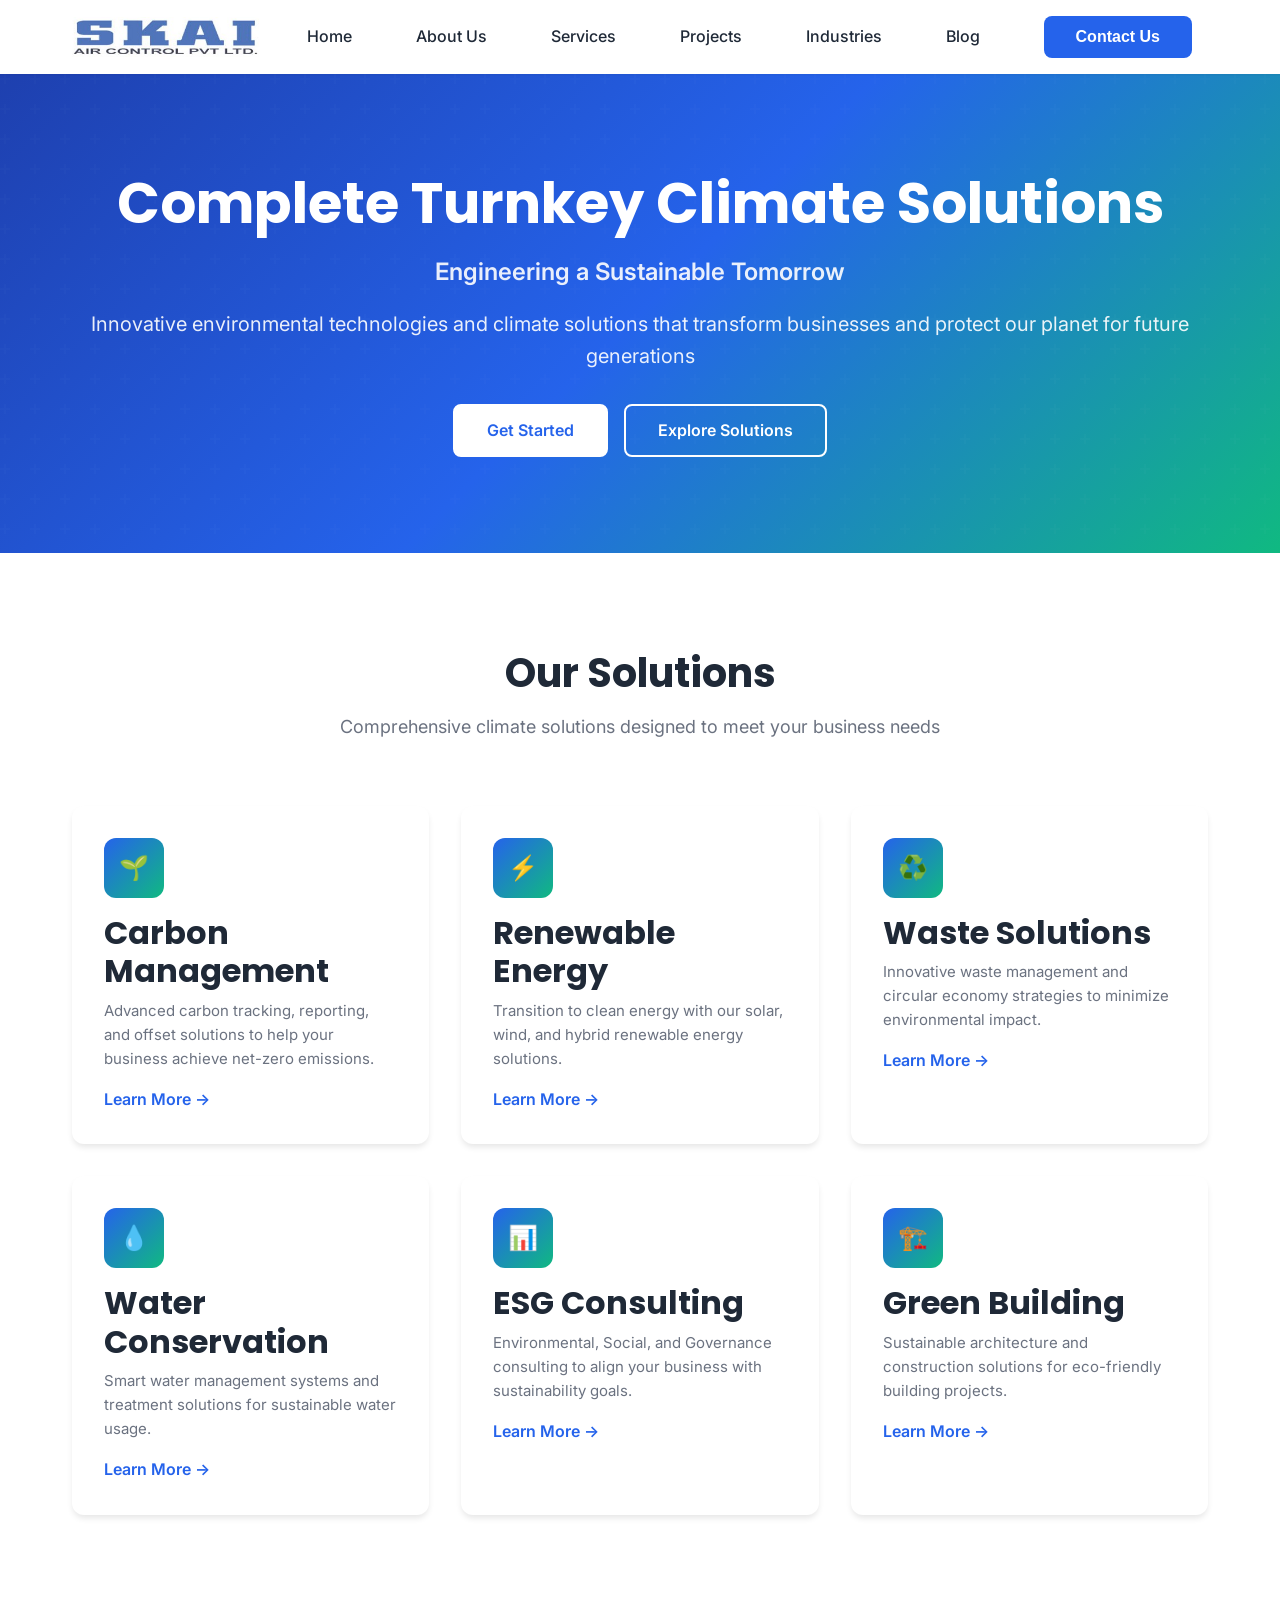
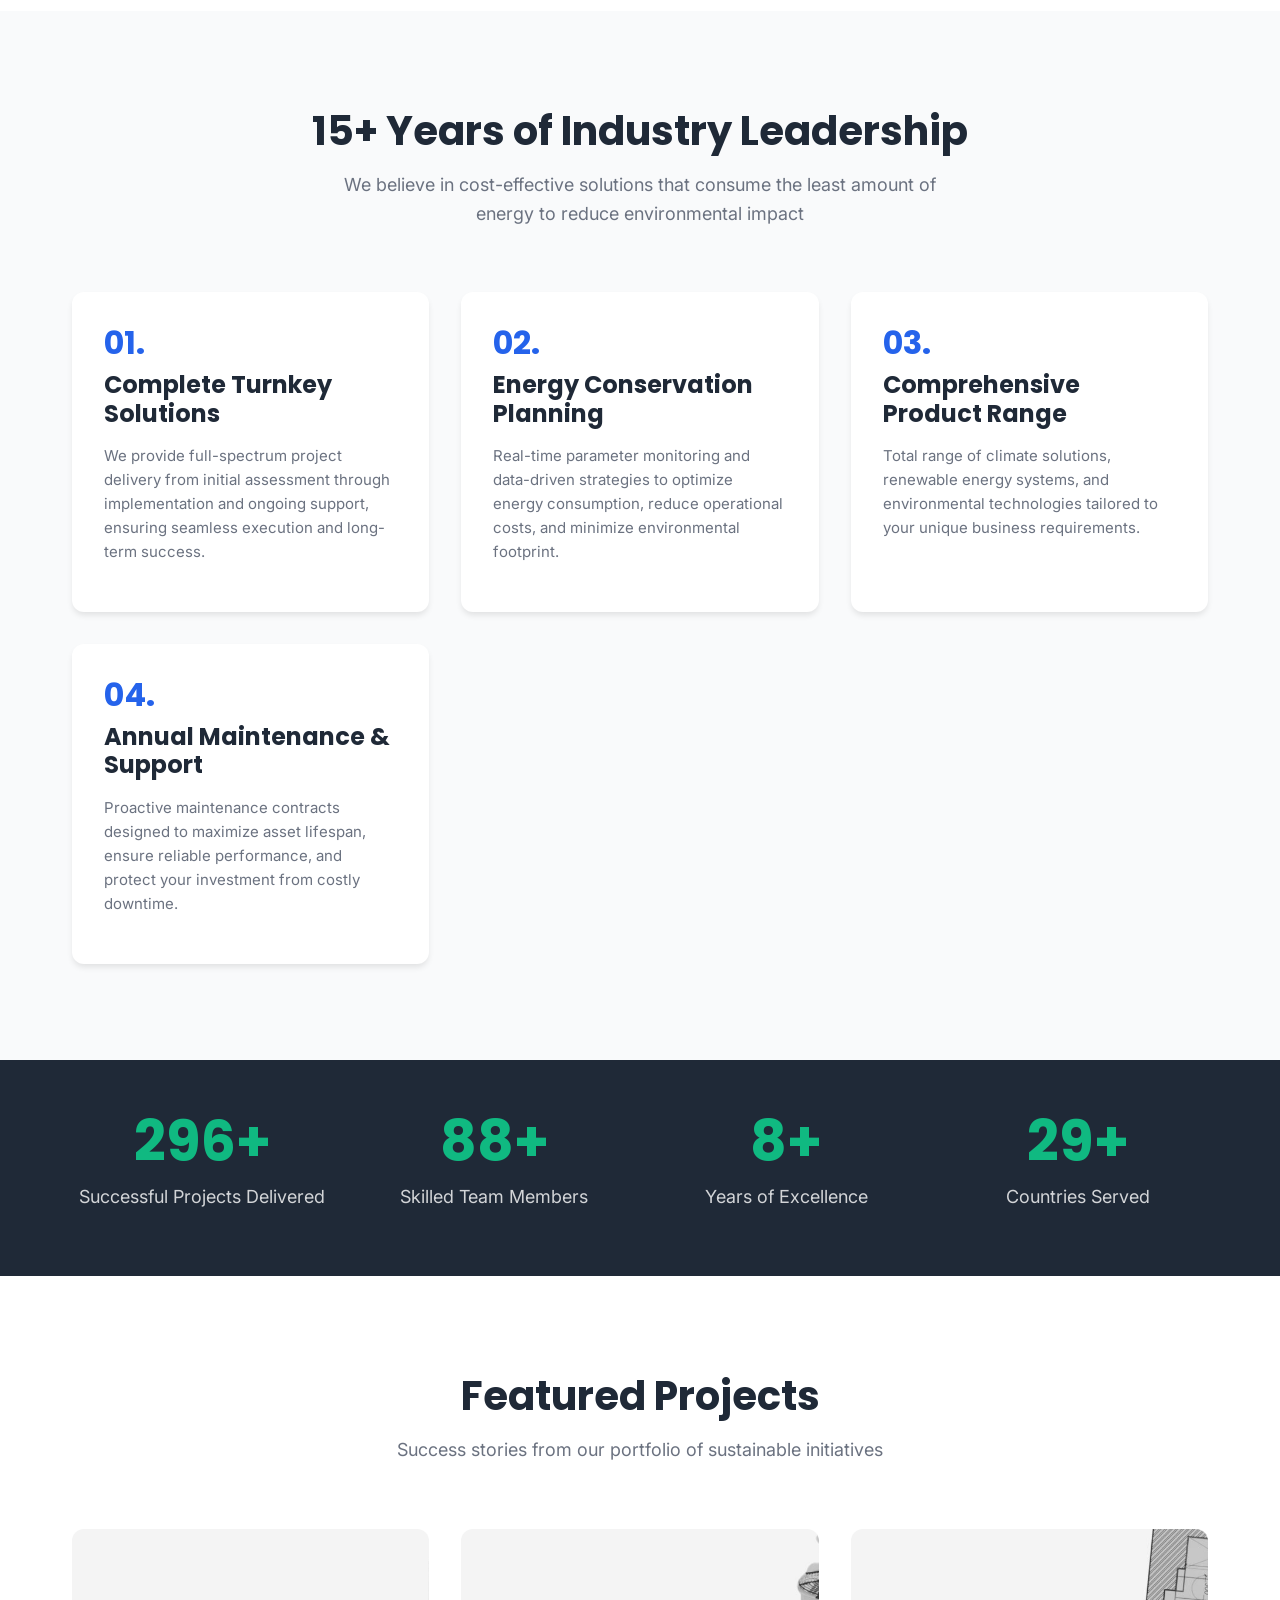
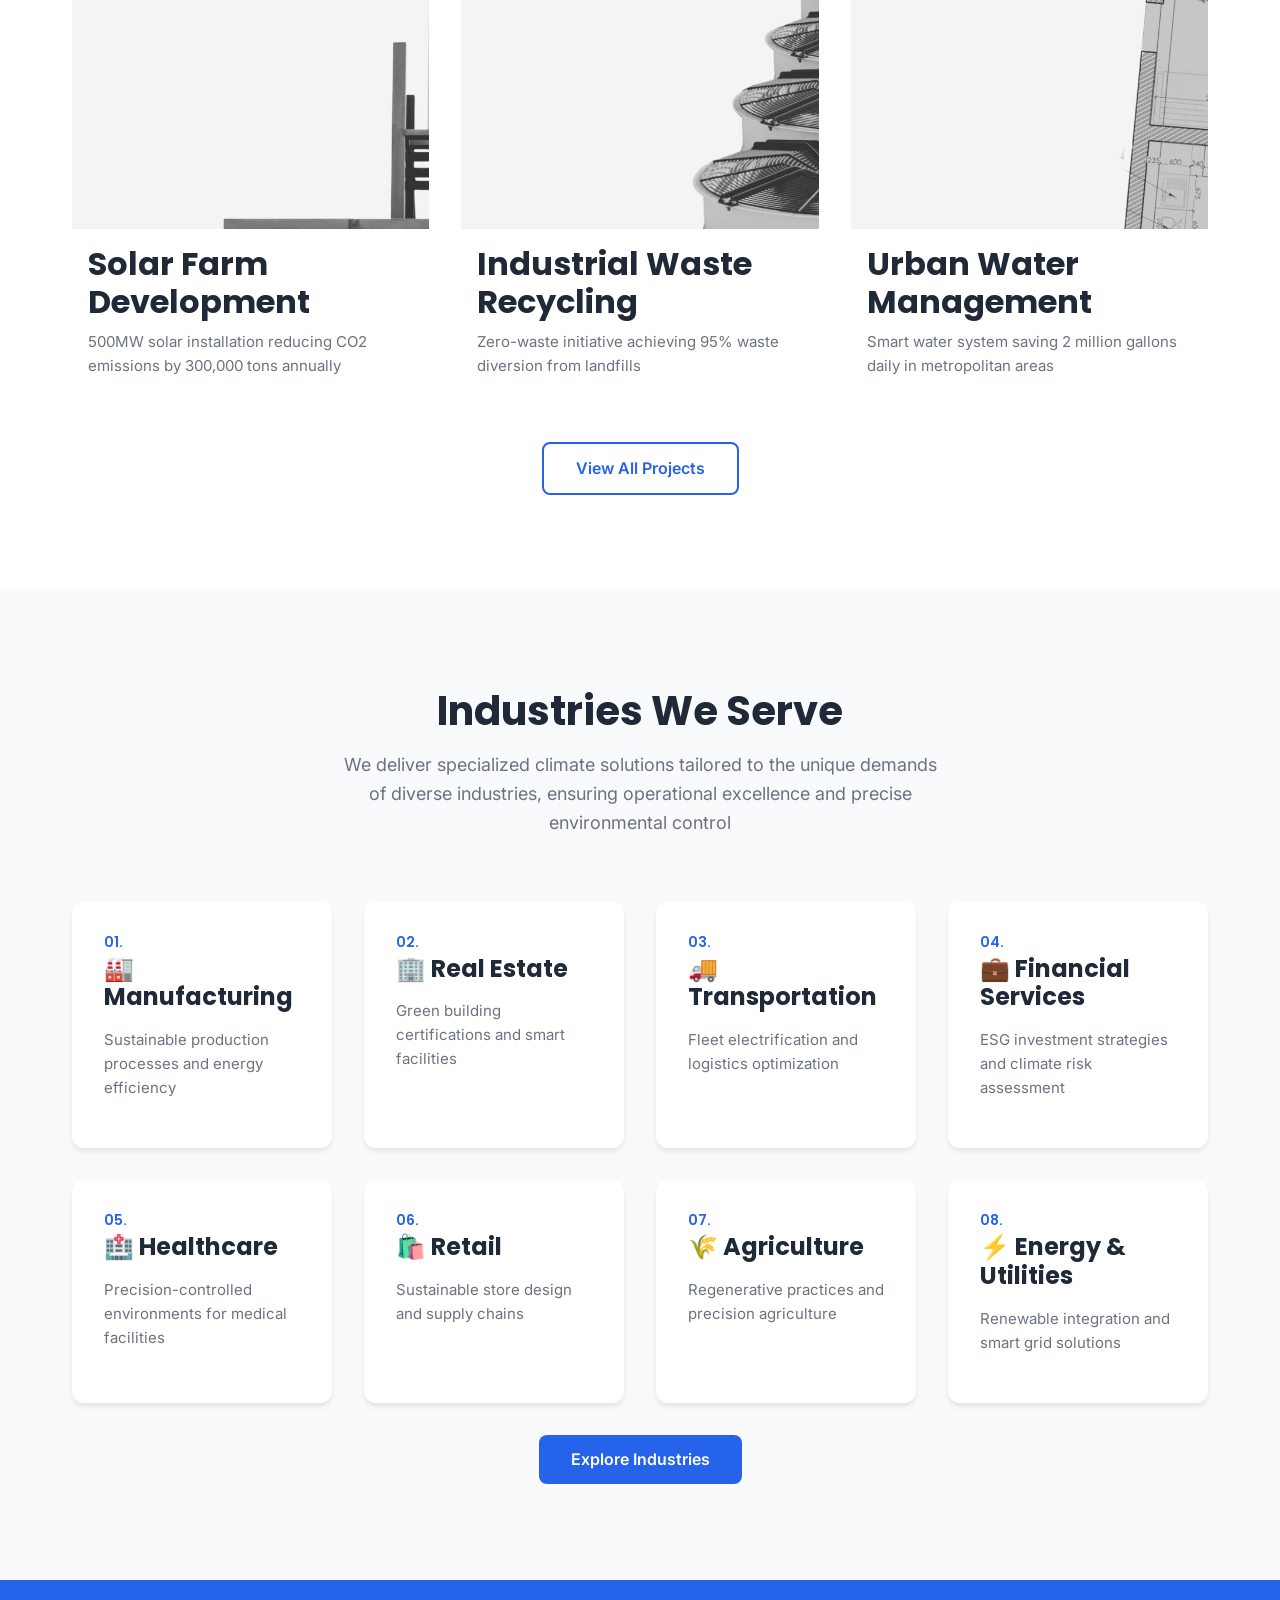
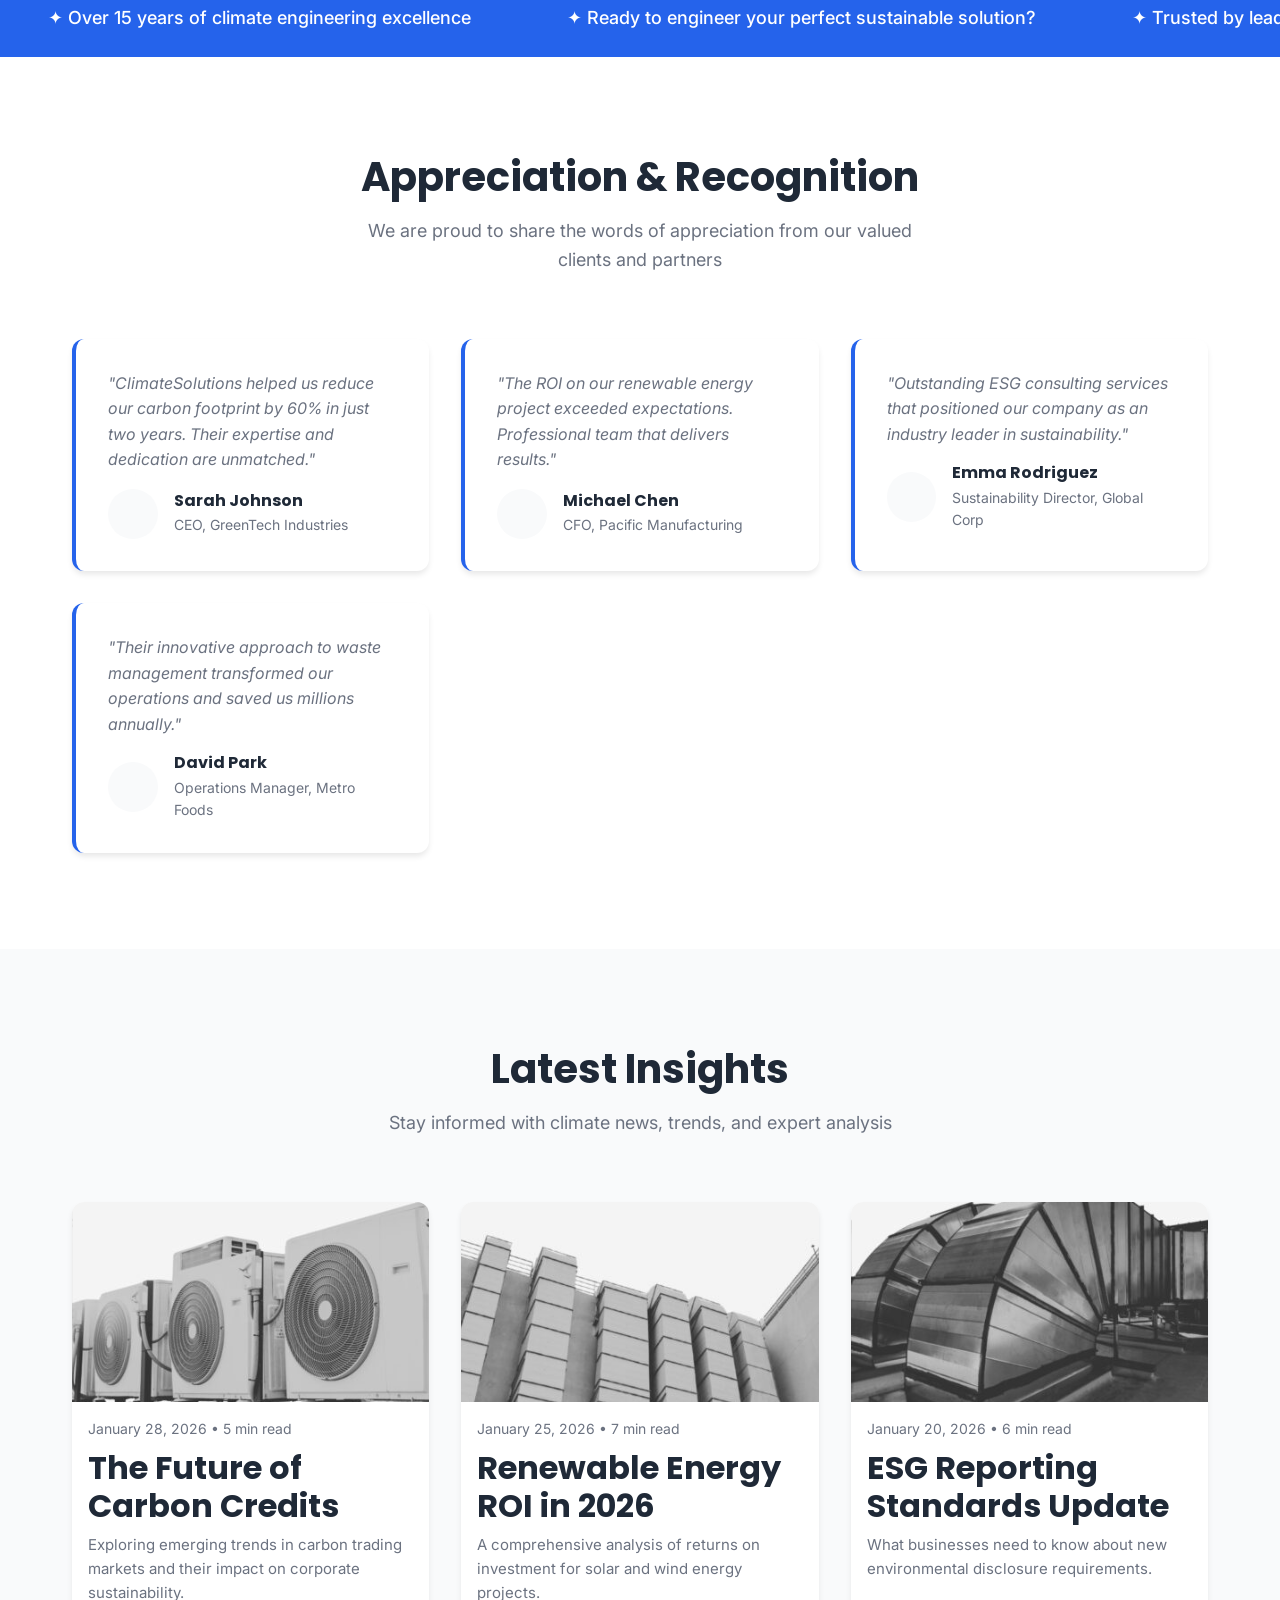
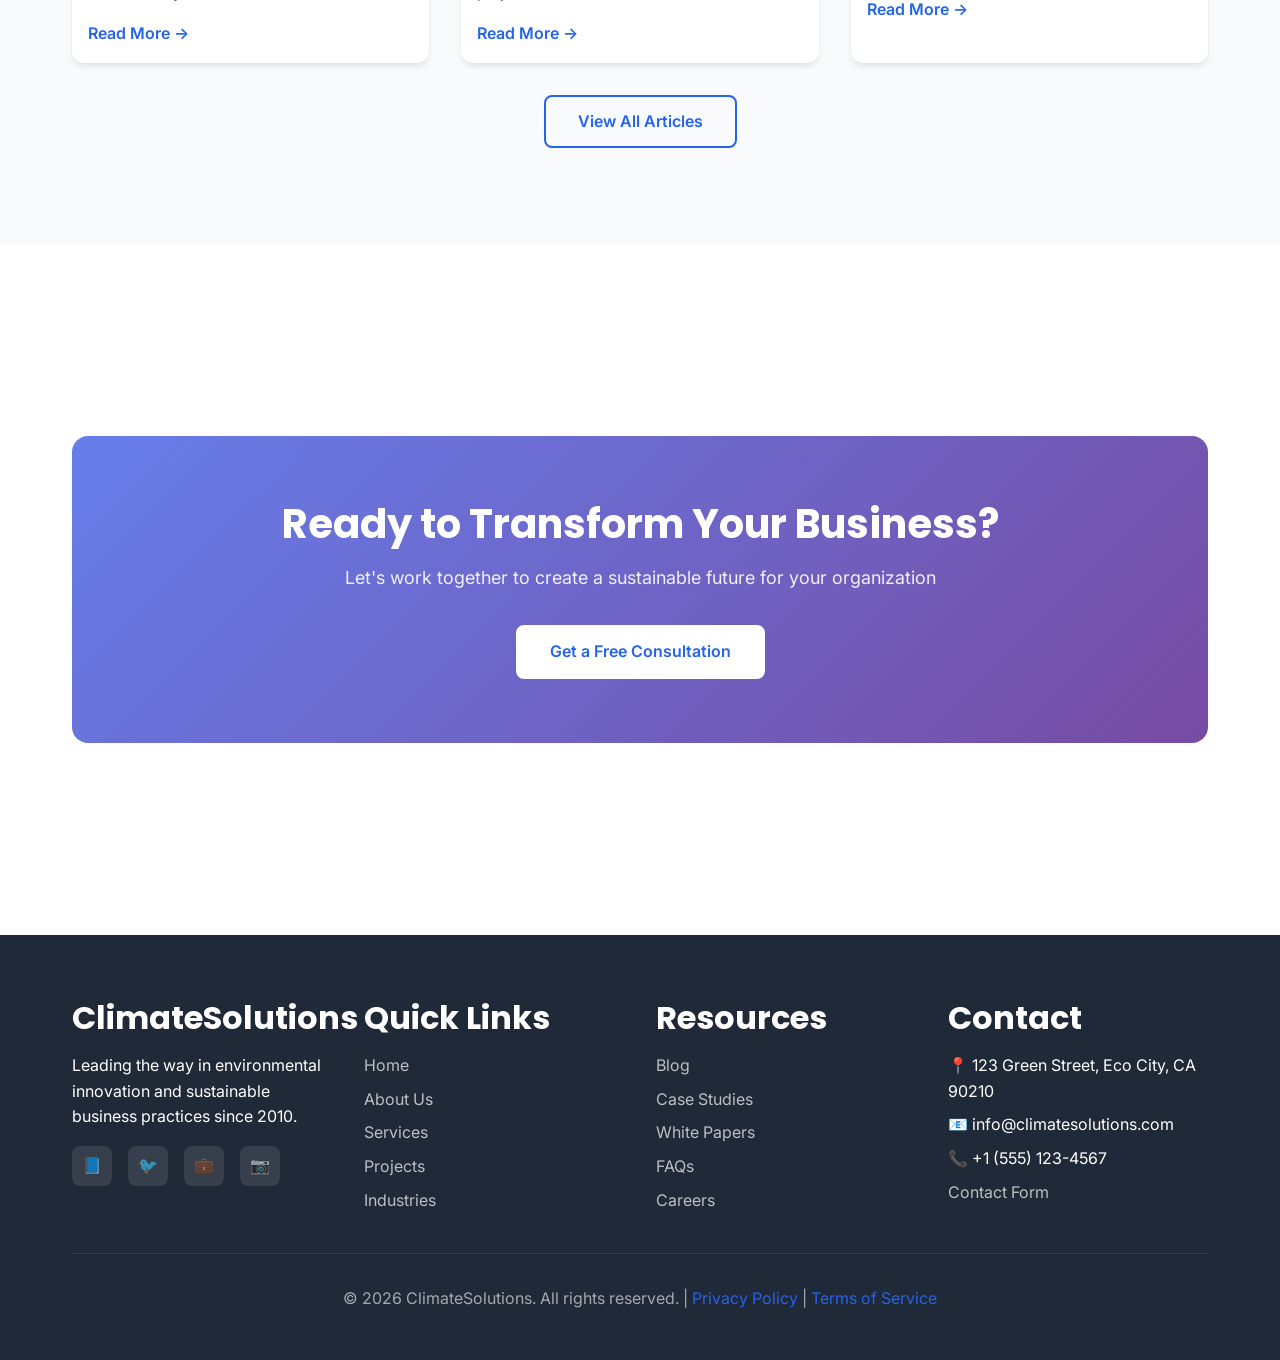
==== index.html @ a09a8123 "Pushed initial pages" ====
<!DOCTYPE html>
<html lang="en">
<head>
    <meta charset="UTF-8">
    <meta name="viewport" content="width=device-width, initial-scale=1.0">
    <meta name="description" content="Leading climate solutions provider offering innovative environmental technologies and sustainable business practices for a greener future.">
    <meta name="keywords" content="climate solutions, environmental technology, sustainability, green business">
    <meta property="og:title" content="Climate Solutions - Building a Sustainable Future">
    <meta property="og:description" content="Innovative climate solutions and environmental technologies for businesses worldwide.">
    <meta property="og:type" content="website">
    <title>Climate Solutions - Building a Sustainable Future</title>
    <link rel="icon" type="image/png" href="assets/images/cropped-Untitled-design-22-32x32.png" sizes="32x32">
    <link rel="icon" type="image/png" href="assets/images/cropped-Untitled-design-22-192x192.png" sizes="192x192">
    <link rel="preconnect" href="https://fonts.googleapis.com">
    <link rel="preconnect" href="https://fonts.gstatic.com" crossorigin>
    <link href="https://fonts.googleapis.com/css2?family=Inter:wght@300;400;500;600;700&family=Poppins:wght@600;700;800&display=swap" rel="stylesheet">
    <link rel="stylesheet" href="assets/css/styles.css">
</head>
<body>
    <!-- Navigation -->
    <nav class="navbar">
        <div class="nav-container">
            <a href="index.html" class="logo"><img src="assets/images/logo.png" alt="ClimateSolutions" style="height: 40px;"></a>
            <ul class="nav-menu">
                <li><a href="index.html" class="nav-link">Home</a></li>
                <li><a href="pages/about.html" class="nav-link">About Us</a></li>
                <li><a href="pages/services.html" class="nav-link">Services</a></li>
                <li><a href="pages/projects.html" class="nav-link">Projects</a></li>
                <li><a href="pages/industries.html" class="nav-link">Industries</a></li>
                <li><a href="pages/blog.html" class="nav-link">Blog</a></li>
                <li><a href="pages/contact.html" class="nav-link"><button class="btn btn-primary">Contact Us</button></a></li>
            </ul>
            <div class="nav-toggle">
                <span></span>
                <span></span>
                <span></span>
            </div>
        </div>
    </nav>

    <!-- Hero Section -->
    <section class="hero" style="background: linear-gradient(135deg, #1e40af 0%, #2563eb 50%, #10b981 100%); position: relative; overflow: hidden;">
        <div style="position: absolute; inset: 0; background: url('data:image/svg+xml,%3Csvg%20width%3D%2260%22%20height%3D%2260%22%20viewBox%3D%220%200%2060%2060%22%20xmlns%3D%22http%3A%2F%2Fwww.w3.org%2F2000%2Fsvg%22%3E%3Cg%20fill%3D%22none%22%20fill-rule%3D%22evenodd%22%3E%3Cg%20fill%3D%22%23ffffff%22%20fill-opacity%3D%220.05%22%3E%3Cpath%20d%3D%22M36%2034v-4h-2v4h-4v2h4v4h2v-4h4v-2h-4zm0-30V0h-2v4h-4v2h4v4h2V6h4V4h-4zM6%2034v-4H4v4H0v2h4v4h2v-4h4v-2H6zM6%204V0H4v4H0v2h4v4h2V6h4V4H6z%22%2F%3E%3C%2Fg%3E%3C%2Fg%3E%3C%2Fsvg%3E'); opacity: 0.3;"></div>
        <div class="container" style="position: relative; z-index: 1;">
            <h1>Complete Turnkey Climate Solutions</h1>
            <p style="font-size: 1.5rem; font-weight: 600; margin-bottom: 1rem;">Engineering a Sustainable Tomorrow</p>
            <p>Innovative environmental technologies and climate solutions that transform businesses and protect our planet for future generations</p>
            <div style="display: flex; gap: 1rem; justify-content: center; flex-wrap: wrap; margin-top: 2rem;">
                <a href="pages/contact.html" class="btn btn-secondary">Get Started</a>
                <a href="pages/services.html" class="btn btn-outline" style="border-color: white; color: white;">Explore Solutions</a>
            </div>
        </div>
    </section>

    <!-- Services Overview -->
    <section class="section">
        <div class="container">
            <div class="section-title">
                <h2>Our Solutions</h2>
                <p>Comprehensive climate solutions designed to meet your business needs</p>
            </div>
            <div class="grid grid-3">
                <div class="card">
                    <div class="card-icon">🌱</div>
                    <h3>Carbon Management</h3>
                    <p>Advanced carbon tracking, reporting, and offset solutions to help your business achieve net-zero emissions.</p>
                    <a href="pages/services.html" style="color: var(--primary-color); font-weight: 600;">Learn More →</a>
                </div>
                <div class="card">
                    <div class="card-icon">⚡</div>
                    <h3>Renewable Energy</h3>
                    <p>Transition to clean energy with our solar, wind, and hybrid renewable energy solutions.</p>
                    <a href="pages/services.html" style="color: var(--primary-color); font-weight: 600;">Learn More →</a>
                </div>
                <div class="card">
                    <div class="card-icon">♻️</div>
                    <h3>Waste Solutions</h3>
                    <p>Innovative waste management and circular economy strategies to minimize environmental impact.</p>
                    <a href="pages/services.html" style="color: var(--primary-color); font-weight: 600;">Learn More →</a>
                </div>
                <div class="card">
                    <div class="card-icon">💧</div>
                    <h3>Water Conservation</h3>
                    <p>Smart water management systems and treatment solutions for sustainable water usage.</p>
                    <a href="pages/services.html" style="color: var(--primary-color); font-weight: 600;">Learn More →</a>
                </div>
                <div class="card">
                    <div class="card-icon">📊</div>
                    <h3>ESG Consulting</h3>
                    <p>Environmental, Social, and Governance consulting to align your business with sustainability goals.</p>
                    <a href="pages/services.html" style="color: var(--primary-color); font-weight: 600;">Learn More →</a>
                </div>
                <div class="card">
                    <div class="card-icon">🏗️</div>
                    <h3>Green Building</h3>
                    <p>Sustainable architecture and construction solutions for eco-friendly building projects.</p>
                    <a href="pages/services.html" style="color: var(--primary-color); font-weight: 600;">Learn More →</a>
                </div>
            </div>
        </div>
    </section>

    <!-- Why Choose Us -->
    <section class="section section-light">
        <div class="container">
            <div class="section-title">
                <h2>15+ Years of Industry Leadership</h2>
                <p>We believe in cost-effective solutions that consume the least amount of energy to reduce environmental impact</p>
            </div>
            <div class="grid grid-2">
                <div class="card">
                    <h3 style="color: var(--primary-color); font-size: 2rem; margin-bottom: 0.5rem;">01.</h3>
                    <h4 style="margin-bottom: 1rem;">Complete Turnkey Solutions</h4>
                    <p>We provide full-spectrum project delivery from initial assessment through implementation and ongoing support, ensuring seamless execution and long-term success.</p>
                </div>
                <div class="card">
                    <h3 style="color: var(--primary-color); font-size: 2rem; margin-bottom: 0.5rem;">02.</h3>
                    <h4 style="margin-bottom: 1rem;">Energy Conservation Planning</h4>
                    <p>Real-time parameter monitoring and data-driven strategies to optimize energy consumption, reduce operational costs, and minimize environmental footprint.</p>
                </div>
                <div class="card">
                    <h3 style="color: var(--primary-color); font-size: 2rem; margin-bottom: 0.5rem;">03.</h3>
                    <h4 style="margin-bottom: 1rem;">Comprehensive Product Range</h4>
                    <p>Total range of climate solutions, renewable energy systems, and environmental technologies tailored to your unique business requirements.</p>
                </div>
                <div class="card">
                    <h3 style="color: var(--primary-color); font-size: 2rem; margin-bottom: 0.5rem;">04.</h3>
                    <h4 style="margin-bottom: 1rem;">Annual Maintenance & Support</h4>
                    <p>Proactive maintenance contracts designed to maximize asset lifespan, ensure reliable performance, and protect your investment from costly downtime.</p>
                </div>
            </div>
        </div>
    </section>

    <!-- Stats Section -->
    <section class="section stats-section" style="background: var(--text-dark); color: white; padding: 3rem 0;">
        <div class="container">
            <div class="grid grid-4" style="text-align: center;">
                <div>
                    <h2 style="color: var(--secondary-color); font-size: 3.5rem; margin-bottom: 0.5rem;">
                        <span class="stat-counter" data-target="500">0</span>+
                    </h2>
                    <p style="font-size: 1.125rem; color: rgba(255,255,255,0.8);">Successful Projects Delivered</p>
                </div>
                <div>
                    <h2 style="color: var(--secondary-color); font-size: 3.5rem; margin-bottom: 0.5rem;">
                        <span class="stat-counter" data-target="150">0</span>+
                    </h2>
                    <p style="font-size: 1.125rem; color: rgba(255,255,255,0.8);">Skilled Team Members</p>
                </div>
                <div>
                    <h2 style="color: var(--secondary-color); font-size: 3.5rem; margin-bottom: 0.5rem;">
                        <span class="stat-counter" data-target="15">0</span>+
                    </h2>
                    <p style="font-size: 1.125rem; color: rgba(255,255,255,0.8);">Years of Excellence</p>
                </div>
                <div>
                    <h2 style="color: var(--secondary-color); font-size: 3.5rem; margin-bottom: 0.5rem;">
                        <span class="stat-counter" data-target="50">0</span>+
                    </h2>
                    <p style="font-size: 1.125rem; color: rgba(255,255,255,0.8);">Countries Served</p>
                </div>
            </div>
        </div>
    </section>

    <!-- Featured Projects -->
    <section class="section">
        <div class="container">
            <div class="section-title">
                <h2>Featured Projects</h2>
                <p>Success stories from our portfolio of sustainable initiatives</p>
            </div>
            <div class="grid grid-3">
                <div class="project-item">
                    <div class="project-image" style="background-image: url('assets/images/5-1-1024x512.jpg'); background-size: cover; background-position: center;"></div>
                    <div class="project-info">
                        <h3>Solar Farm Development</h3>
                        <p>500MW solar installation reducing CO2 emissions by 300,000 tons annually</p>
                    </div>
                </div>
                <div class="project-item">
                    <div class="project-image" style="background-image: url('assets/images/6-1-1-1024x512.jpg'); background-size: cover; background-position: center;"></div>
                    <div class="project-info">
                        <h3>Industrial Waste Recycling</h3>
                        <p>Zero-waste initiative achieving 95% waste diversion from landfills</p>
                    </div>
                </div>
                <div class="project-item">
                    <div class="project-image" style="background-image: url('assets/images/7-1-2048x1024-1-1024x512.jpg'); background-size: cover; background-position: center;"></div>
                    <div class="project-info">
                        <h3>Urban Water Management</h3>
                        <p>Smart water system saving 2 million gallons daily in metropolitan areas</p>
                    </div>
                </div>
            </div>
            <div style="text-align: center; margin-top: 2rem;">
                <a href="pages/projects.html" class="btn btn-outline">View All Projects</a>
            </div>
        </div>
    </section>

    <!-- Industries Served -->
    <section class="section section-light">
        <div class="container">
            <div class="section-title">
                <h2>Industries We Serve</h2>
                <p>We deliver specialized climate solutions tailored to the unique demands of diverse industries, ensuring operational excellence and precise environmental control</p>
            </div>
            <div class="grid grid-4">
                <div class="card">
                    <h4 style="color: var(--primary-color); margin-bottom: 0.25rem; font-size: 0.875rem; font-weight: 600;">01.</h4>
                    <h4>🏭 Manufacturing</h4>
                    <p>Sustainable production processes and energy efficiency</p>
                </div>
                <div class="card">
                    <h4 style="color: var(--primary-color); margin-bottom: 0.25rem; font-size: 0.875rem; font-weight: 600;">02.</h4>
                    <h4>🏢 Real Estate</h4>
                    <p>Green building certifications and smart facilities</p>
                </div>
                <div class="card">
                    <h4 style="color: var(--primary-color); margin-bottom: 0.25rem; font-size: 0.875rem; font-weight: 600;">03.</h4>
                    <h4>🚚 Transportation</h4>
                    <p>Fleet electrification and logistics optimization</p>
                </div>
                <div class="card">
                    <h4 style="color: var(--primary-color); margin-bottom: 0.25rem; font-size: 0.875rem; font-weight: 600;">04.</h4>
                    <h4>💼 Financial Services</h4>
                    <p>ESG investment strategies and climate risk assessment</p>
                </div>
                <div class="card">
                    <h4 style="color: var(--primary-color); margin-bottom: 0.25rem; font-size: 0.875rem; font-weight: 600;">05.</h4>
                    <h4>🏥 Healthcare</h4>
                    <p>Precision-controlled environments for medical facilities</p>
                </div>
                <div class="card">
                    <h4 style="color: var(--primary-color); margin-bottom: 0.25rem; font-size: 0.875rem; font-weight: 600;">06.</h4>
                    <h4>🛍️ Retail</h4>
                    <p>Sustainable store design and supply chains</p>
                </div>
                <div class="card">
                    <h4 style="color: var(--primary-color); margin-bottom: 0.25rem; font-size: 0.875rem; font-weight: 600;">07.</h4>
                    <h4>🌾 Agriculture</h4>
                    <p>Regenerative practices and precision agriculture</p>
                </div>
                <div class="card">
                    <h4 style="color: var(--primary-color); margin-bottom: 0.25rem; font-size: 0.875rem; font-weight: 600;">08.</h4>
                    <h4>⚡ Energy & Utilities</h4>
                    <p>Renewable integration and smart grid solutions</p>
                </div>
            </div>
            <div style="text-align: center; margin-top: 2rem;">
                <a href="pages/industries.html" class="btn btn-primary">Explore Industries</a>
            </div>
        </div>
    </section>

    <!-- Scrolling Marquee -->
    <section style="background: var(--primary-color); color: white; padding: 1.5rem 0; overflow: hidden;">
        <div style="display: flex; white-space: nowrap; animation: scroll 30s linear infinite;">
            <span style="padding: 0 3rem; font-size: 1.125rem; font-weight: 500;">✦ Over 15 years of climate engineering excellence</span>
            <span style="padding: 0 3rem; font-size: 1.125rem; font-weight: 500;">✦ Ready to engineer your perfect sustainable solution?</span>
            <span style="padding: 0 3rem; font-size: 1.125rem; font-weight: 500;">✦ Trusted by leading organizations across 50+ countries</span>
            <span style="padding: 0 3rem; font-size: 1.125rem; font-weight: 500;">✦ Over 15 years of climate engineering excellence</span>
            <span style="padding: 0 3rem; font-size: 1.125rem; font-weight: 500;">✦ Ready to engineer your perfect sustainable solution?</span>
            <span style="padding: 0 3rem; font-size: 1.125rem; font-weight: 500;">✦ Trusted by leading organizations across 50+ countries</span>
        </div>
    </section>

    <!-- Testimonials -->
    <section class="section">
        <div class="container">
            <div class="section-title">
                <h2>Appreciation & Recognition</h2>
                <p>We are proud to share the words of appreciation from our valued clients and partners</p>
            </div>
            <div class="grid grid-2">
                <div class="testimonial">
                    <p class="testimonial-text">"ClimateSolutions helped us reduce our carbon footprint by 60% in just two years. Their expertise and dedication are unmatched."</p>
                    <div class="testimonial-author">
                        <div class="testimonial-avatar"></div>
                        <div class="testimonial-info">
                            <h4>Sarah Johnson</h4>
                            <p>CEO, GreenTech Industries</p>
                        </div>
                    </div>
                </div>
                <div class="testimonial">
                    <p class="testimonial-text">"The ROI on our renewable energy project exceeded expectations. Professional team that delivers results."</p>
                    <div class="testimonial-author">
                        <div class="testimonial-avatar"></div>
                        <div class="testimonial-info">
                            <h4>Michael Chen</h4>
                            <p>CFO, Pacific Manufacturing</p>
                        </div>
                    </div>
                </div>
                <div class="testimonial">
                    <p class="testimonial-text">"Outstanding ESG consulting services that positioned our company as an industry leader in sustainability."</p>
                    <div class="testimonial-author">
                        <div class="testimonial-avatar"></div>
                        <div class="testimonial-info">
                            <h4>Emma Rodriguez</h4>
                            <p>Sustainability Director, Global Corp</p>
                        </div>
                    </div>
                </div>
                <div class="testimonial">
                    <p class="testimonial-text">"Their innovative approach to waste management transformed our operations and saved us millions annually."</p>
                    <div class="testimonial-author">
                        <div class="testimonial-avatar"></div>
                        <div class="testimonial-info">
                            <h4>David Park</h4>
                            <p>Operations Manager, Metro Foods</p>
                        </div>
                    </div>
                </div>
            </div>
        </div>
    </section>

    <!-- Blog Preview -->
    <section class="section section-light">
        <div class="container">
            <div class="section-title">
                <h2>Latest Insights</h2>
                <p>Stay informed with climate news, trends, and expert analysis</p>
            </div>
            <div class="grid grid-3">
                <div class="blog-card">
                    <div class="blog-image" style="background-image: url('assets/images/11-2048x1024-1-400x270.jpg'); background-size: cover; background-position: center;"></div>
                    <div class="blog-content">
                        <div class="blog-meta">January 28, 2026 • 5 min read</div>
                        <h3>The Future of Carbon Credits</h3>
                        <p>Exploring emerging trends in carbon trading markets and their impact on corporate sustainability.</p>
                        <a href="pages/blog.html" style="color: var(--primary-color); font-weight: 600;">Read More →</a>
                    </div>
                </div>
                <div class="blog-card">
                    <div class="blog-image" style="background-image: url('assets/images/12-768x384-1-400x270.jpg'); background-size: cover; background-position: center;"></div>
                    <div class="blog-content">
                        <div class="blog-meta">January 25, 2026 • 7 min read</div>
                        <h3>Renewable Energy ROI in 2026</h3>
                        <p>A comprehensive analysis of returns on investment for solar and wind energy projects.</p>
                        <a href="pages/blog.html" style="color: var(--primary-color); font-weight: 600;">Read More →</a>
                    </div>
                </div>
                <div class="blog-card">
                    <div class="blog-image" style="background-image: url('assets/images/13-1024x512-1-400x270.jpg'); background-size: cover; background-position: center;"></div>
                    <div class="blog-content">
                        <div class="blog-meta">January 20, 2026 • 6 min read</div>
                        <h3>ESG Reporting Standards Update</h3>
                        <p>What businesses need to know about new environmental disclosure requirements.</p>
                        <a href="pages/blog.html" style="color: var(--primary-color); font-weight: 600;">Read More →</a>
                    </div>
                </div>
            </div>
            <div style="text-align: center; margin-top: 2rem;">
                <a href="pages/blog.html" class="btn btn-outline">View All Articles</a>
            </div>
        </div>
    </section>

    <!-- CTA Banner -->
    <section class="section">
        <div class="container">
            <div class="cta-banner">
                <h2>Ready to Transform Your Business?</h2>
                <p>Let's work together to create a sustainable future for your organization</p>
                <a href="pages/contact.html" class="btn btn-secondary">Get a Free Consultation</a>
            </div>
        </div>
    </section>

    <!-- Footer -->
    <footer class="footer">
        <div class="container">
            <div class="footer-content">
                <div class="footer-section">
                    <h3>ClimateSolutions</h3>
                    <p>Leading the way in environmental innovation and sustainable business practices since 2010.</p>
                    <div class="social-links" style="margin-top: 1rem;">
                        <a href="#" class="social-link">📘</a>
                        <a href="#" class="social-link">🐦</a>
                        <a href="#" class="social-link">💼</a>
                        <a href="#" class="social-link">📷</a>
                    </div>
                </div>
                <div class="footer-section">
                    <h3>Quick Links</h3>
                    <ul>
                        <li><a href="index.html">Home</a></li>
                        <li><a href="pages/about.html">About Us</a></li>
                        <li><a href="pages/services.html">Services</a></li>
                        <li><a href="pages/projects.html">Projects</a></li>
                        <li><a href="pages/industries.html">Industries</a></li>
                    </ul>
                </div>
                <div class="footer-section">
                    <h3>Resources</h3>
                    <ul>
                        <li><a href="pages/blog.html">Blog</a></li>
                        <li><a href="#">Case Studies</a></li>
                        <li><a href="#">White Papers</a></li>
                        <li><a href="#">FAQs</a></li>
                        <li><a href="#">Careers</a></li>
                    </ul>
                </div>
                <div class="footer-section">
                    <h3>Contact</h3>
                    <ul>
                        <li>📍 123 Green Street, Eco City, CA 90210</li>
                        <li>📧 info@climatesolutions.com</li>
                        <li>📞 +1 (555) 123-4567</li>
                        <li><a href="pages/contact.html">Contact Form</a></li>
                    </ul>
                </div>
            </div>
            <div class="footer-bottom">
                <p>&copy; 2026 ClimateSolutions. All rights reserved. | <a href="#">Privacy Policy</a> | <a href="#">Terms of Service</a></p>
            </div>
        </div>
    </footer>

    <script src="assets/js/main.js"></script>
</body>
</html>
---- assets/css/styles.css ----
/* Reset & Base Styles */
* {
    margin: 0;
    padding: 0;
    box-sizing: border-box;
}

:root {
    /* Color System */
    --primary-color: #2563eb;
    --primary-dark: #1e40af;
    --secondary-color: #10b981;
    --accent-color: #f59e0b;
    --text-dark: #1f2937;
    --text-light: #6b7280;
    --bg-light: #f9fafb;
    --bg-white: #ffffff;
    --border-color: #e5e7eb;
    
    /* Typography */
    --font-primary: 'Inter', -apple-system, BlinkMacSystemFont, 'Segoe UI', Roboto, sans-serif;
    --font-heading: 'Poppins', 'Inter', sans-serif;
    
    /* Spacing */
    --spacing-xs: 0.5rem;
    --spacing-sm: 1rem;
    --spacing-md: 2rem;
    --spacing-lg: 4rem;
    --spacing-xl: 6rem;
    
    /* Transitions */
    --transition-fast: 0.2s ease;
    --transition-normal: 0.3s ease;
    
    /* Shadows */
    --shadow-sm: 0 1px 2px 0 rgba(0, 0, 0, 0.05);
    --shadow-md: 0 4px 6px -1px rgba(0, 0, 0, 0.1);
    --shadow-lg: 0 10px 15px -3px rgba(0, 0, 0, 0.1);
    --shadow-xl: 0 20px 25px -5px rgba(0, 0, 0, 0.1);
}

html {
    scroll-behavior: smooth;
}

body {
    font-family: var(--font-primary);
    color: var(--text-dark);
    line-height: 1.6;
    font-size: 16px;
}

/* Typography */
h1, h2, h3, h4, h5, h6 {
    font-family: var(--font-heading);
    font-weight: 700;
    line-height: 1.2;
    margin-bottom: var(--spacing-sm);
}

h1 { font-size: 3rem; }
h2 { font-size: 2.5rem; }
h3 { font-size: 2rem; }
h4 { font-size: 1.5rem; }
h5 { font-size: 1.25rem; }
h6 { font-size: 1rem; }

p {
    margin-bottom: var(--spacing-sm);
}

a {
    color: var(--primary-color);
    text-decoration: none;
    transition: color var(--transition-fast);
}

a:hover {
    color: var(--primary-dark);
}

img {
    max-width: 100%;
    height: auto;
    display: block;
}

/* Container */
.container {
    max-width: 1200px;
    margin: 0 auto;
    padding: 0 var(--spacing-md);
}

/* Navigation */
.navbar {
    background: var(--bg-white);
    box-shadow: var(--shadow-sm);
    position: sticky;
    top: 0;
    z-index: 1000;
    transition: box-shadow var(--transition-normal);
}

.navbar.scrolled {
    box-shadow: var(--shadow-md);
}

.nav-container {
    display: flex;
    justify-content: space-between;
    align-items: center;
    padding: var(--spacing-sm) var(--spacing-md);
    max-width: 1200px;
    margin: 0 auto;
}

.logo {
    font-size: 1.5rem;
    font-weight: 700;
    color: var(--primary-color);
}

.nav-menu {
    display: flex;
    list-style: none;
    gap: var(--spacing-md);
    align-items: center;
}

.nav-link {
    color: var(--text-dark);
    font-weight: 500;
    padding: 0.5rem 1rem;
    border-radius: 0.375rem;
    transition: all var(--transition-fast);
}

.nav-link:hover,
.nav-link.active {
    color: var(--primary-color);
    background: var(--bg-light);
}

.nav-toggle {
    display: none;
    flex-direction: column;
    gap: 0.25rem;
    cursor: pointer;
}

.nav-toggle span {
    width: 25px;
    height: 3px;
    background: var(--text-dark);
    transition: all var(--transition-fast);
}

/* Hero Section */
.hero {
    background: linear-gradient(135deg, #667eea 0%, #764ba2 100%);
    color: white;
    padding: var(--spacing-xl) 0;
    text-align: center;
}

.hero h1 {
    font-size: 3.5rem;
    margin-bottom: var(--spacing-sm);
    animation: fadeInUp 0.8s ease;
}

.hero p {
    font-size: 1.25rem;
    margin-bottom: var(--spacing-md);
    opacity: 0.9;
    animation: fadeInUp 1s ease;
}

/* Buttons */
.btn {
    display: inline-block;
    padding: 0.75rem 2rem;
    border-radius: 0.5rem;
    font-weight: 600;
    text-align: center;
    cursor: pointer;
    transition: all var(--transition-normal);
    border: none;
    font-size: 1rem;
}

.btn-primary {
    background: var(--primary-color);
    color: white;
}

.btn-primary:hover {
    background: var(--primary-dark);
    transform: translateY(-2px);
    box-shadow: var(--shadow-lg);
}

.btn-secondary {
    background: white;
    color: var(--primary-color);
    border: 2px solid white;
}

.btn-secondary:hover {
    background: transparent;
    color: white;
    transform: translateY(-2px);
}

.btn-outline {
    background: transparent;
    color: var(--primary-color);
    border: 2px solid var(--primary-color);
}

.btn-outline:hover {
    background: var(--primary-color);
    color: white;
}

/* Section Styling */
.section {
    padding: var(--spacing-xl) 0;
}

.section-light {
    background: var(--bg-light);
}

.section-title {
    text-align: center;
    margin-bottom: var(--spacing-lg);
}

.section-title h2 {
    font-size: 2.5rem;
    color: var(--text-dark);
}

.section-title p {
    font-size: 1.125rem;
    color: var(--text-light);
    max-width: 600px;
    margin: 0 auto;
}

/* Grid Layouts */
.grid {
    display: grid;
    gap: var(--spacing-md);
}

.grid-2 {
    grid-template-columns: repeat(auto-fit, minmax(300px, 1fr));
}

.grid-3 {
    grid-template-columns: repeat(auto-fit, minmax(280px, 1fr));
}

.grid-4 {
    grid-template-columns: repeat(auto-fit, minmax(250px, 1fr));
}

/* Cards */
.card {
    background: var(--bg-white);
    border-radius: 0.75rem;
    padding: var(--spacing-md);
    box-shadow: var(--shadow-md);
    transition: all var(--transition-normal);
}

.card:hover {
    transform: translateY(-5px);
    box-shadow: var(--shadow-xl);
}

.card-icon {
    width: 60px;
    height: 60px;
    background: linear-gradient(135deg, var(--primary-color), var(--secondary-color));
    border-radius: 0.75rem;
    display: flex;
    align-items: center;
    justify-content: center;
    font-size: 1.5rem;
    color: white;
    margin-bottom: var(--spacing-sm);
}

.card h3 {
    color: var(--text-dark);
    margin-bottom: var(--spacing-xs);
}

.card p {
    color: var(--text-light);
    font-size: 0.9375rem;
}

/* Testimonials */
.testimonial {
    background: var(--bg-white);
    padding: var(--spacing-md);
    border-radius: 0.75rem;
    box-shadow: var(--shadow-md);
    border-left: 4px solid var(--primary-color);
}

.testimonial-text {
    font-style: italic;
    color: var(--text-light);
    margin-bottom: var(--spacing-sm);
}

.testimonial-author {
    display: flex;
    align-items: center;
    gap: var(--spacing-sm);
}

.testimonial-avatar {
    width: 50px;
    height: 50px;
    border-radius: 50%;
    background: var(--bg-light);
}

.testimonial-info h4 {
    font-size: 1rem;
    margin-bottom: 0.25rem;
}

.testimonial-info p {
    font-size: 0.875rem;
    color: var(--text-light);
    margin: 0;
}

/* CTA Banner */
.cta-banner {
    background: linear-gradient(135deg, #667eea 0%, #764ba2 100%);
    color: white;
    text-align: center;
    padding: var(--spacing-lg) var(--spacing-md);
    border-radius: 1rem;
    margin: var(--spacing-xl) 0;
}

.cta-banner h2 {
    margin-bottom: var(--spacing-sm);
}

.cta-banner p {
    font-size: 1.125rem;
    margin-bottom: var(--spacing-md);
    opacity: 0.9;
}

/* Footer */
.footer {
    background: var(--text-dark);
    color: white;
    padding: var(--spacing-lg) 0 var(--spacing-md);
}

.footer-content {
    display: grid;
    grid-template-columns: repeat(auto-fit, minmax(250px, 1fr));
    gap: var(--spacing-md);
    margin-bottom: var(--spacing-md);
}

.footer-section h3 {
    margin-bottom: var(--spacing-sm);
    color: white;
}

.footer-section ul {
    list-style: none;
}

.footer-section ul li {
    margin-bottom: 0.5rem;
}

.footer-section a {
    color: rgba(255, 255, 255, 0.7);
    transition: color var(--transition-fast);
}

.footer-section a:hover {
    color: white;
}

.footer-bottom {
    border-top: 1px solid rgba(255, 255, 255, 0.1);
    padding-top: var(--spacing-md);
    text-align: center;
    color: rgba(255, 255, 255, 0.6);
}

/* Form Styling */
.form-group {
    margin-bottom: var(--spacing-sm);
}

.form-group label {
    display: block;
    margin-bottom: 0.5rem;
    font-weight: 500;
    color: var(--text-dark);
}

.form-control {
    width: 100%;
    padding: 0.75rem;
    border: 1px solid var(--border-color);
    border-radius: 0.5rem;
    font-size: 1rem;
    transition: border-color var(--transition-fast);
}

.form-control:focus {
    outline: none;
    border-color: var(--primary-color);
    box-shadow: 0 0 0 3px rgba(37, 99, 235, 0.1);
}

textarea.form-control {
    resize: vertical;
    min-height: 120px;
}

.form-error {
    color: #ef4444;
    font-size: 0.875rem;
    margin-top: 0.25rem;
}

/* Animations */
@keyframes fadeInUp {
    from {
        opacity: 0;
        transform: translateY(20px);
    }
    to {
        opacity: 1;
        transform: translateY(0);
    }
}

@keyframes scroll {
    0% {
        transform: translateX(0);
    }
    100% {
        transform: translateX(-50%);
    }
}

.fade-in {
    animation: fadeInUp 0.6s ease;
}

/* Responsive Design */
@media (max-width: 768px) {
    h1 { font-size: 2rem; }
    h2 { font-size: 1.75rem; }
    h3 { font-size: 1.5rem; }
    
    .hero h1 {
        font-size: 2.25rem;
    }
    
    .nav-menu {
        position: fixed;
        left: -100%;
        top: 70px;
        flex-direction: column;
        background: var(--bg-white);
        width: 100%;
        text-align: center;
        transition: left var(--transition-normal);
        box-shadow: var(--shadow-lg);
        padding: var(--spacing-md) 0;
        gap: 0;
    }
    
    .nav-menu.active {
        left: 0;
    }
    
    .nav-menu li {
        width: 100%;
    }
    
    .nav-link {
        display: block;
        width: 100%;
        padding: var(--spacing-sm);
    }
    
    .nav-toggle {
        display: flex;
    }
    
    .section {
        padding: var(--spacing-md) 0;
    }
    
    .container {
        padding: 0 var(--spacing-sm);
    }
    
    .grid-2,
    .grid-3,
    .grid-4 {
        grid-template-columns: 1fr;
    }
}

/* Project Showcase */
.project-item {
    position: relative;
    overflow: hidden;
    border-radius: 0.75rem;
    cursor: pointer;
}

.project-image {
    width: 100%;
    height: 300px;
    background: linear-gradient(135deg, #667eea 0%, #764ba2 100%);
    transition: transform var(--transition-normal);
}

.project-item:hover .project-image {
    transform: scale(1.05);
}

.project-info {
    padding: var(--spacing-sm);
    background: var(--bg-white);
}

.project-info h3 {
    color: var(--text-dark);
    margin-bottom: 0.5rem;
}

.project-info p {
    color: var(--text-light);
    font-size: 0.9375rem;
}

/* Blog Card */
.blog-card {
    background: var(--bg-white);
    border-radius: 0.75rem;
    overflow: hidden;
    box-shadow: var(--shadow-md);
    transition: all var(--transition-normal);
}

.blog-card:hover {
    transform: translateY(-5px);
    box-shadow: var(--shadow-xl);
}

.blog-image {
    width: 100%;
    height: 200px;
    background: linear-gradient(135deg, #667eea 0%, #764ba2 100%);
}

.blog-content {
    padding: var(--spacing-sm);
}

.blog-meta {
    font-size: 0.875rem;
    color: var(--text-light);
    margin-bottom: 0.5rem;
}

.blog-content h3 {
    margin-bottom: 0.5rem;
}

.blog-content p {
    color: var(--text-light);
    font-size: 0.9375rem;
}

/* Contact Info */
.contact-info {
    display: flex;
    flex-direction: column;
    gap: var(--spacing-md);
}

.contact-item {
    display: flex;
    align-items: flex-start;
    gap: var(--spacing-sm);
}

.contact-icon {
    width: 40px;
    height: 40px;
    background: var(--primary-color);
    border-radius: 0.5rem;
    display: flex;
    align-items: center;
    justify-content: center;
    color: white;
    font-size: 1.25rem;
    flex-shrink: 0;
}

.contact-details h4 {
    margin-bottom: 0.25rem;
    font-size: 1rem;
}

.contact-details p {
    color: var(--text-light);
    margin: 0;
}

/* Map Placeholder */
.map-placeholder {
    width: 100%;
    height: 400px;
    background: var(--bg-light);
    border-radius: 0.75rem;
    display: flex;
    align-items: center;
    justify-content: center;
    color: var(--text-light);
    font-size: 1.125rem;
}

/* Social Links */
.social-links {
    display: flex;
    gap: var(--spacing-sm);
}

.social-link {
    width: 40px;
    height: 40px;
    background: rgba(255, 255, 255, 0.1);
    border-radius: 0.5rem;
    display: flex;
    align-items: center;
    justify-content: center;
    color: white;
    transition: all var(--transition-fast);
}

.social-link:hover {
    background: var(--primary-color);
    transform: translateY(-2px);
}

/* Utility Classes */
.text-center { text-align: center; }
.text-light { color: var(--text-light); }
.mb-1 { margin-bottom: var(--spacing-xs); }
.mb-2 { margin-bottom: var(--spacing-sm); }
.mb-3 { margin-bottom: var(--spacing-md); }
.mt-1 { margin-top: var(--spacing-xs); }
.mt-2 { margin-top: var(--spacing-sm); }
.mt-3 { margin-top: var(--spacing-md); }
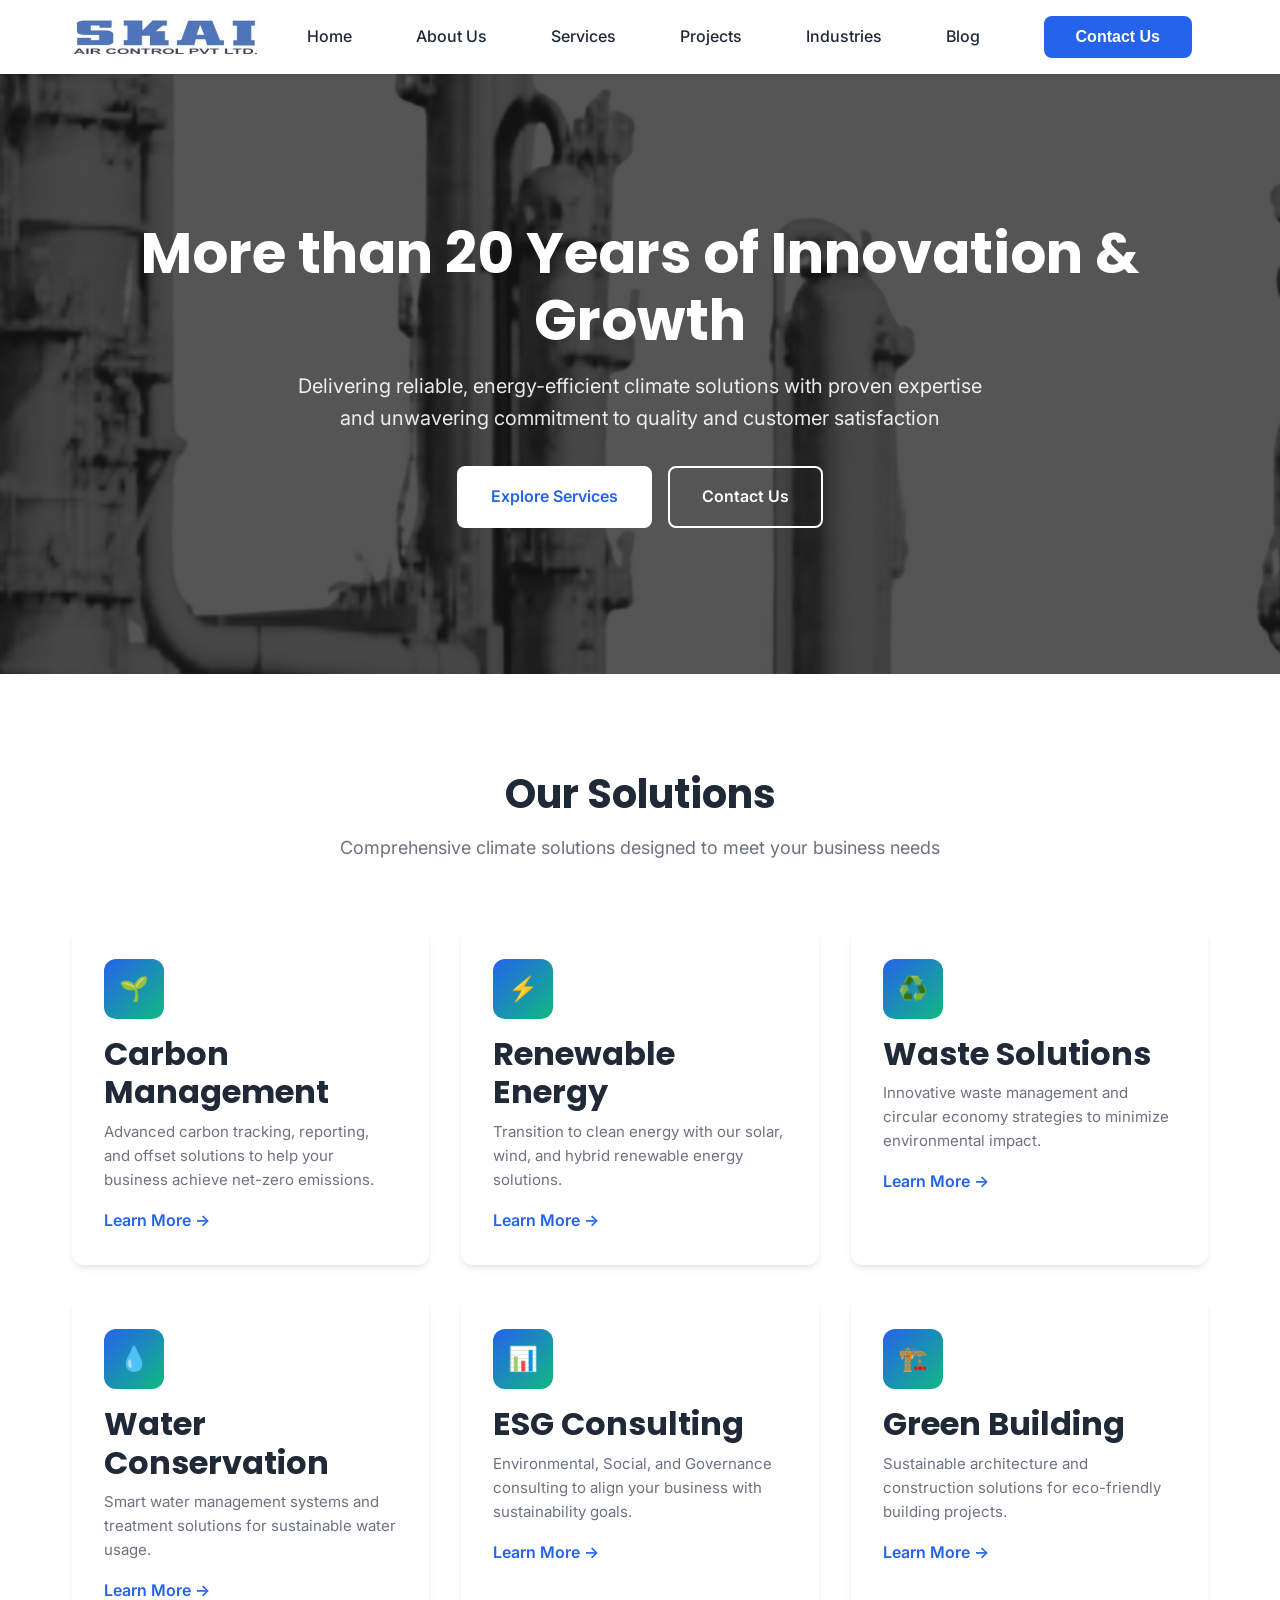
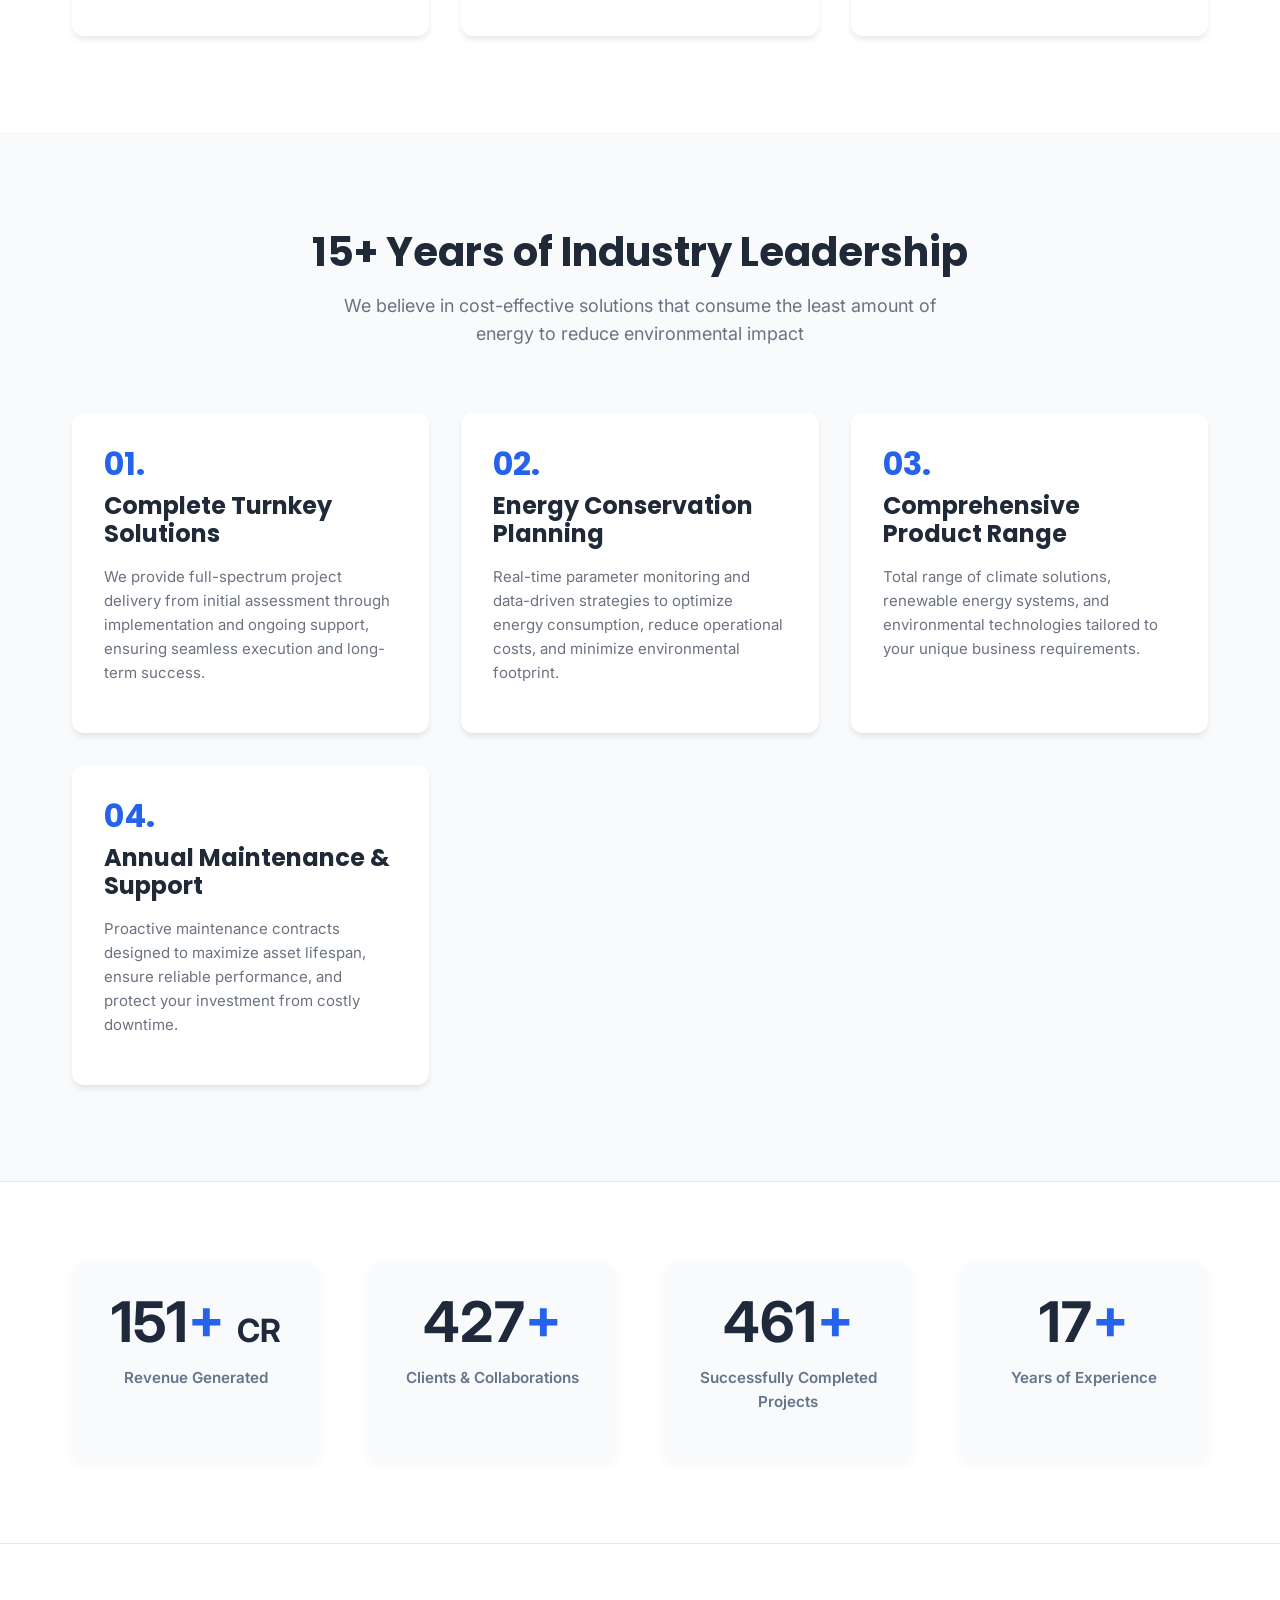
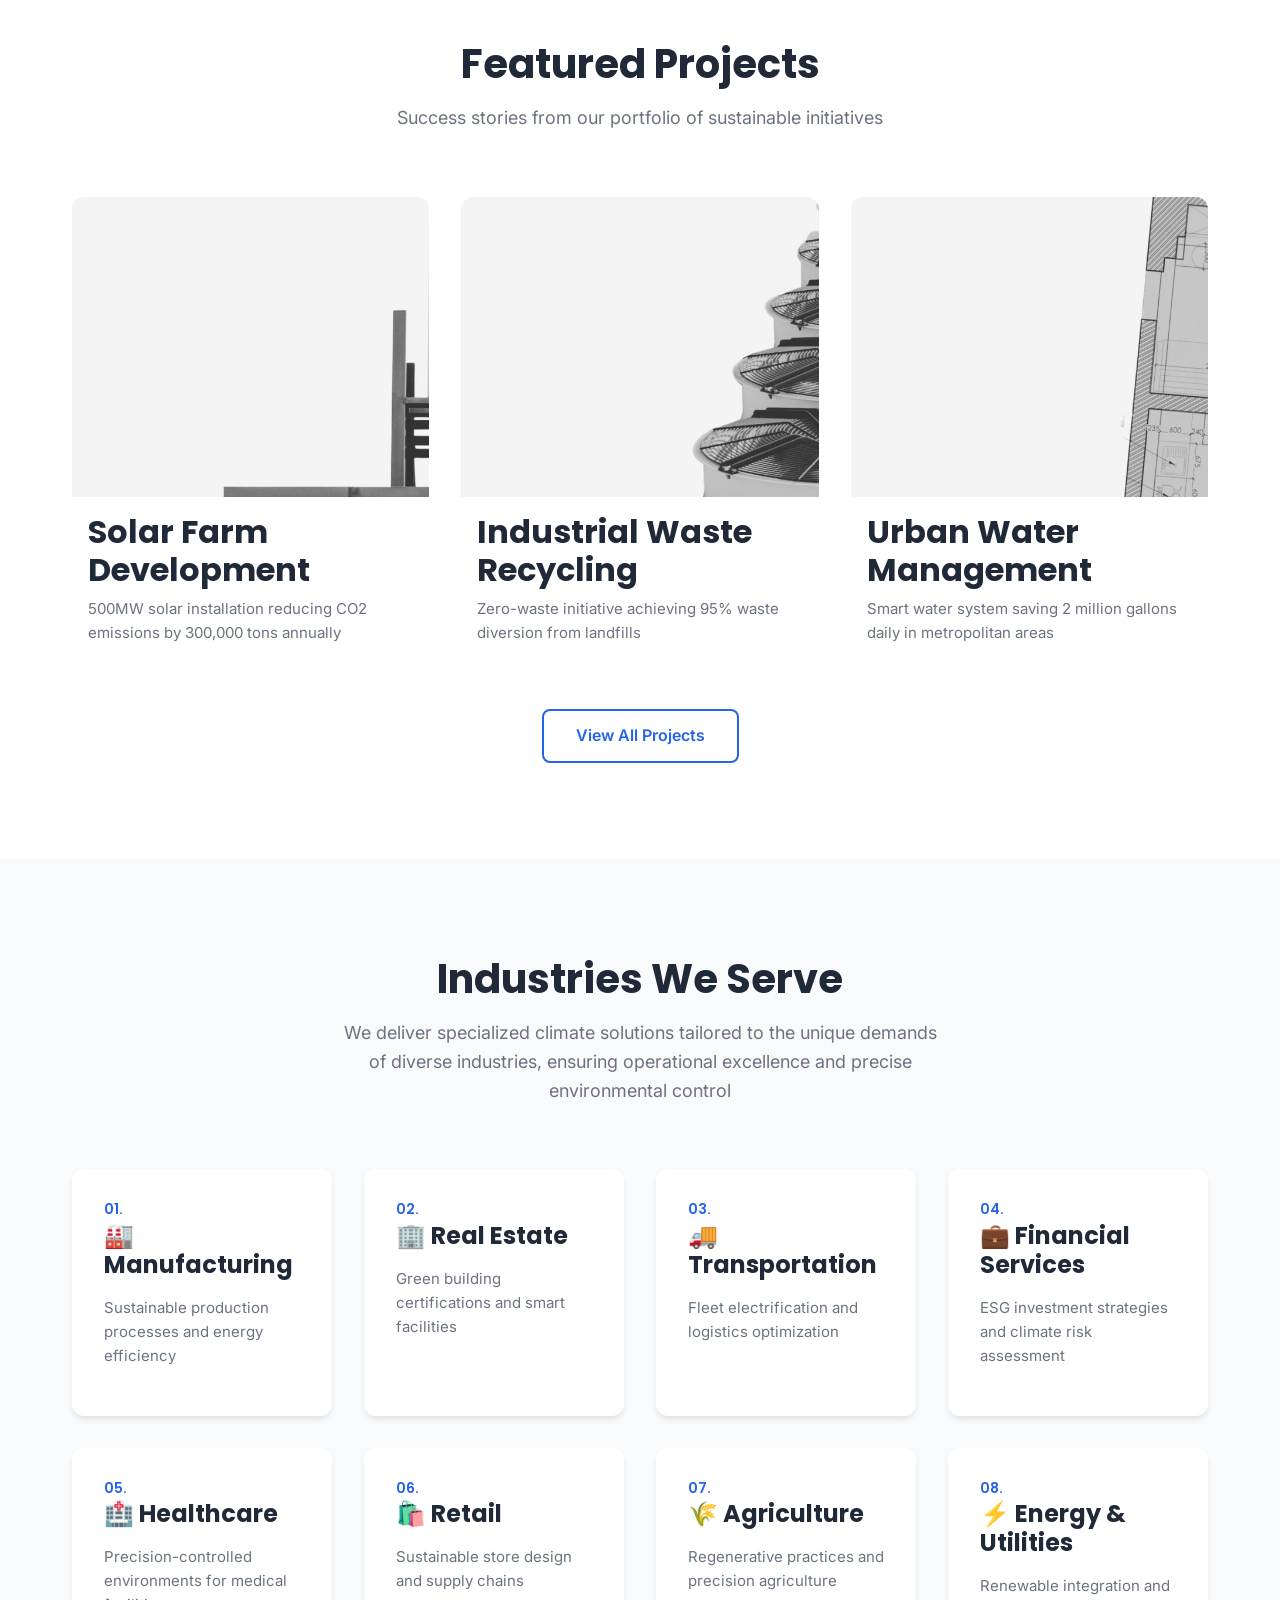
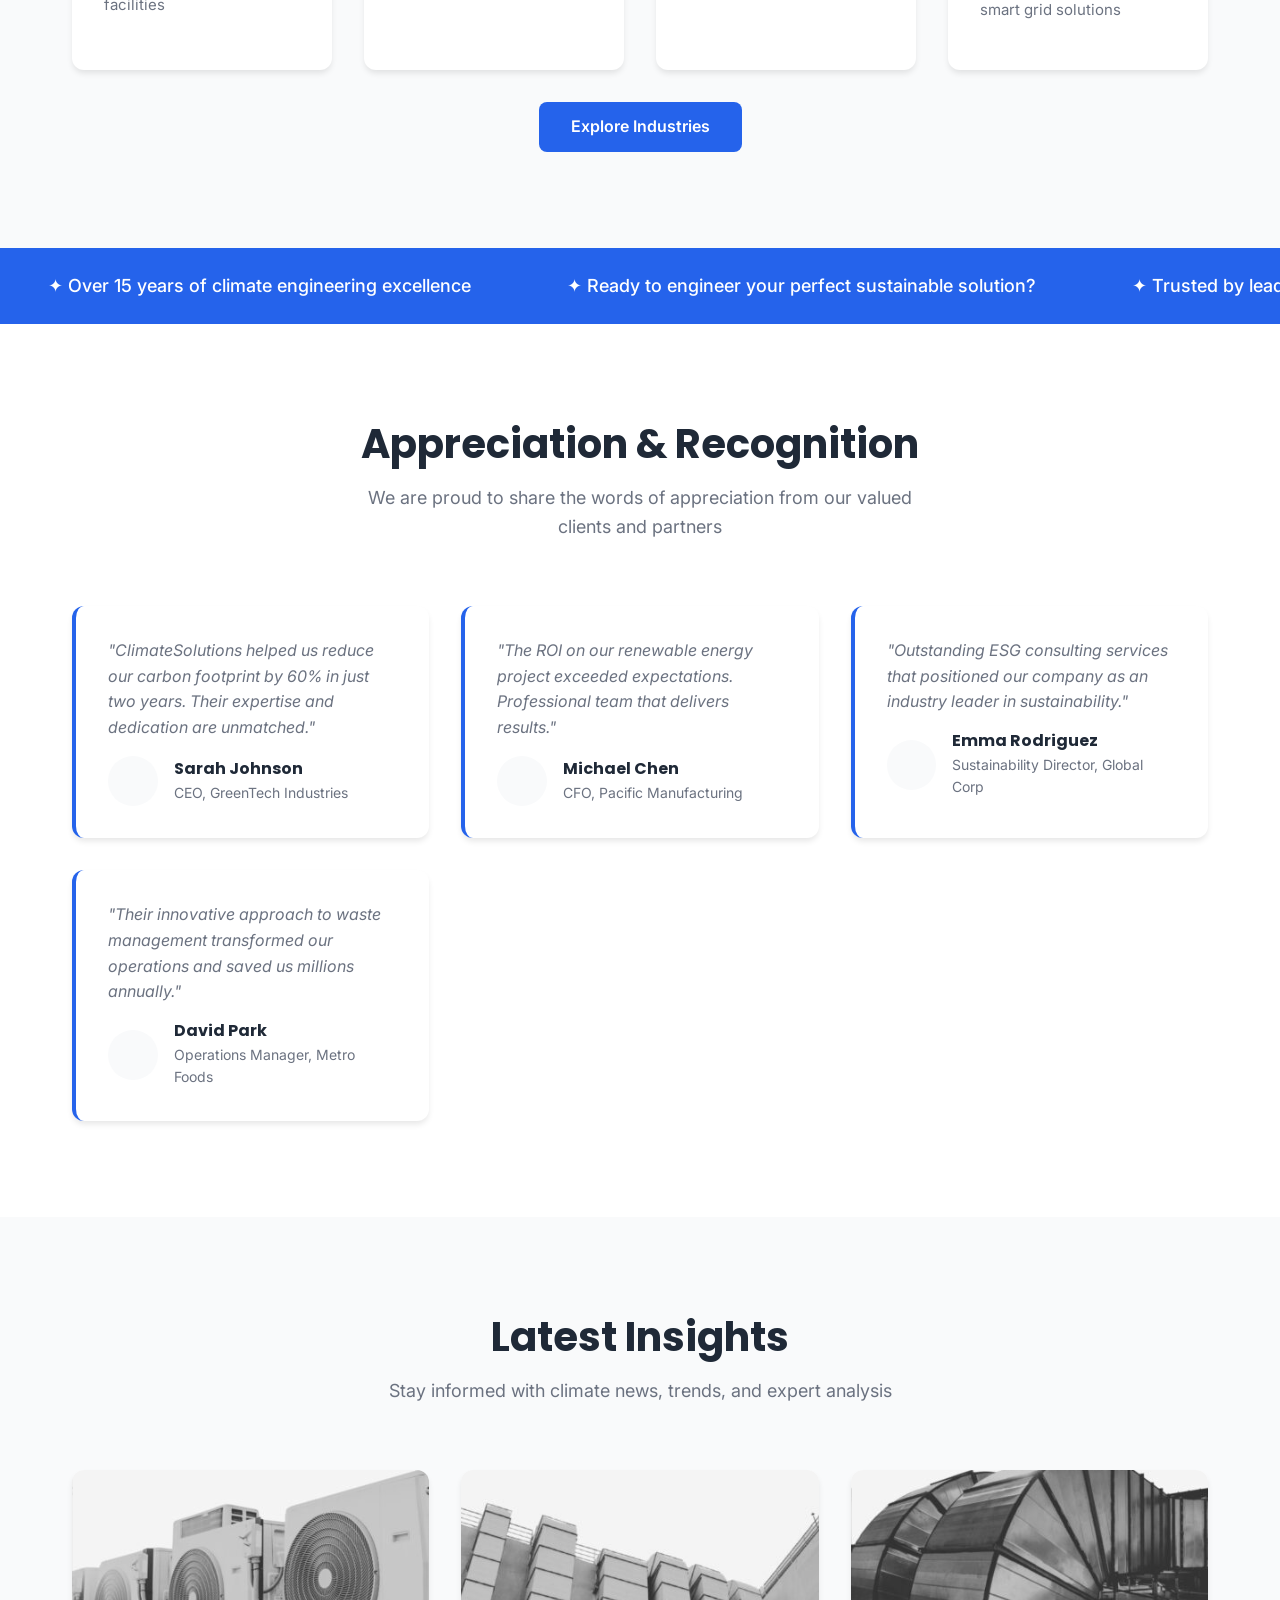
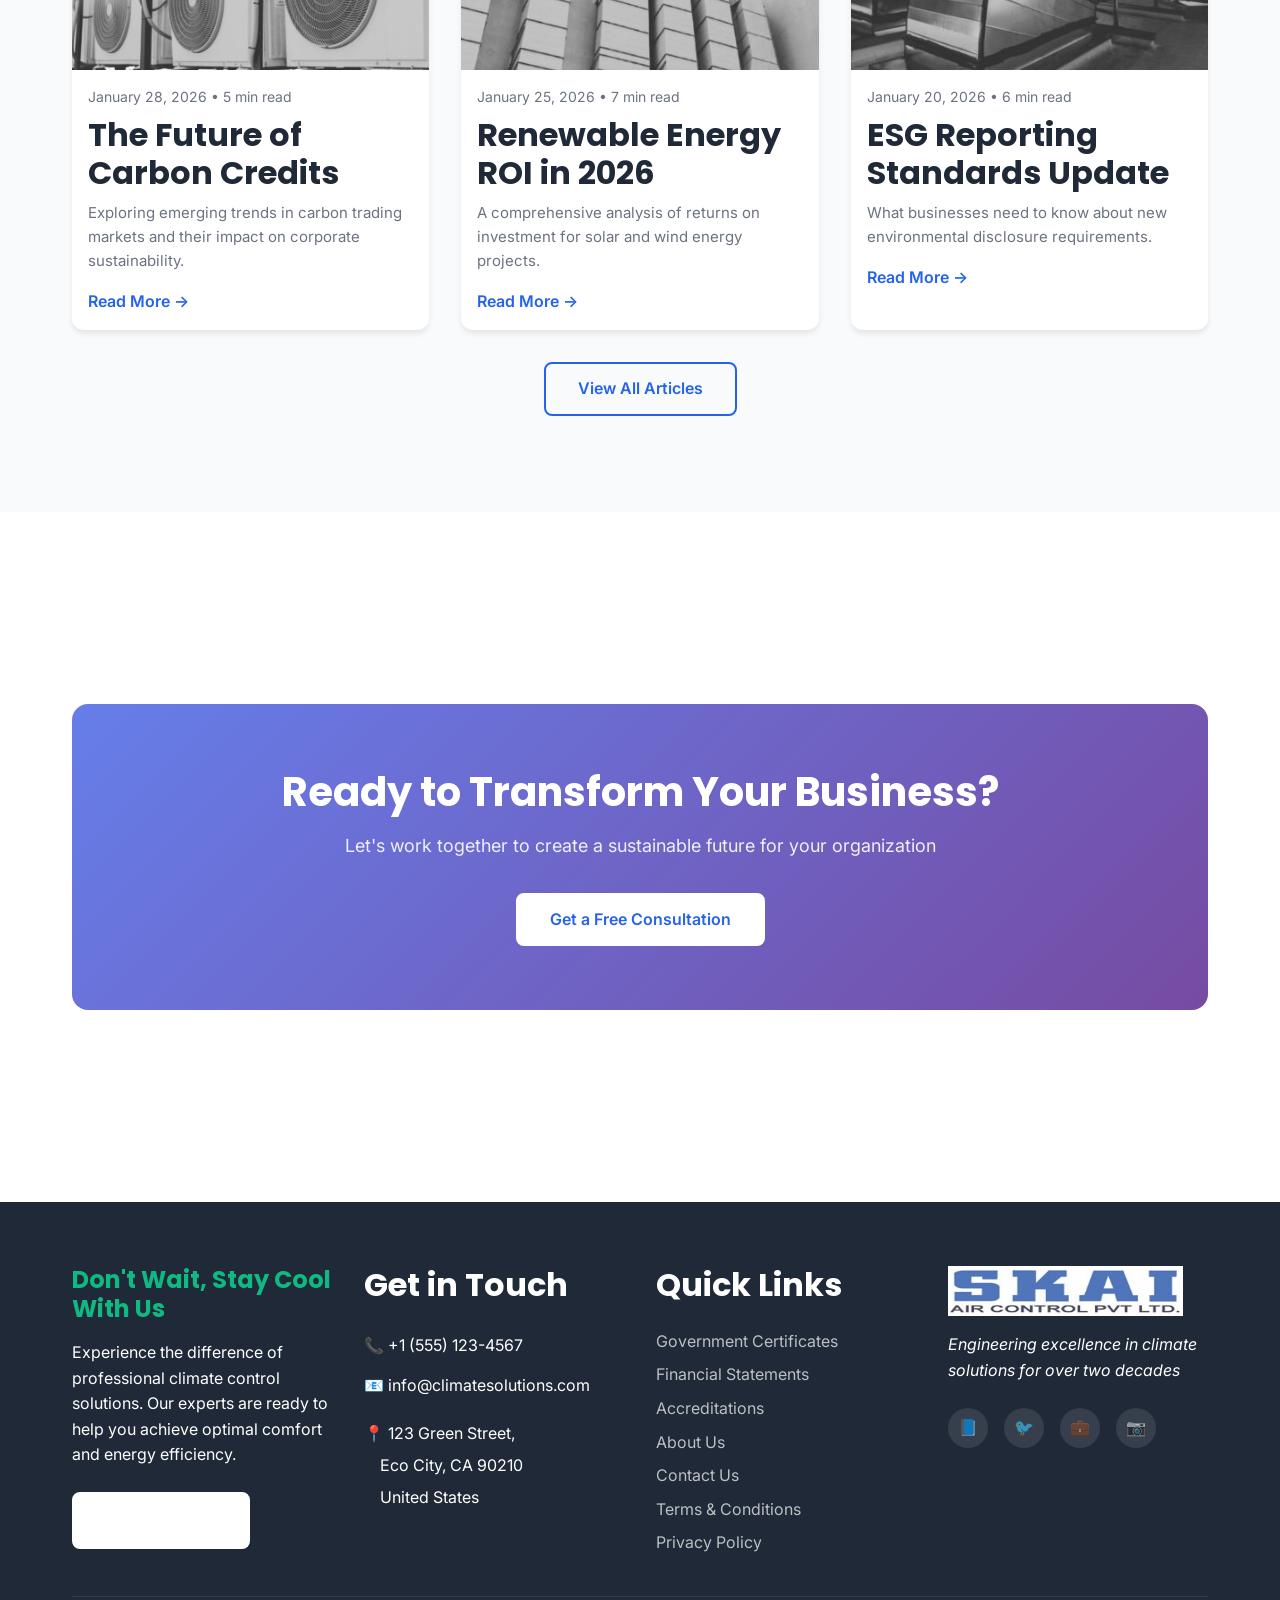
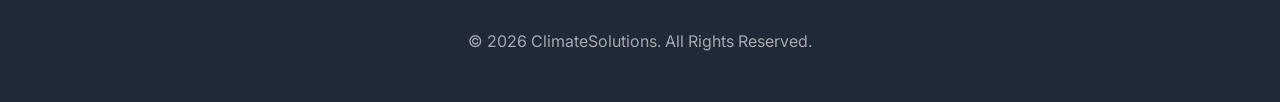
==== commit 7bb5e14a: "Pushed require changes for the website" ====
--- a/index.html
+++ b/index.html
@@ -39,15 +39,14 @@
     </nav>
 
     <!-- Hero Section -->
-    <section class="hero" style="background: linear-gradient(135deg, #1e40af 0%, #2563eb 50%, #10b981 100%); position: relative; overflow: hidden;">
-        <div style="position: absolute; inset: 0; background: url('data:image/svg+xml,%3Csvg%20width%3D%2260%22%20height%3D%2260%22%20viewBox%3D%220%200%2060%2060%22%20xmlns%3D%22http%3A%2F%2Fwww.w3.org%2F2000%2Fsvg%22%3E%3Cg%20fill%3D%22none%22%20fill-rule%3D%22evenodd%22%3E%3Cg%20fill%3D%22%23ffffff%22%20fill-opacity%3D%220.05%22%3E%3Cpath%20d%3D%22M36%2034v-4h-2v4h-4v2h4v4h2v-4h4v-2h-4zm0-30V0h-2v4h-4v2h4v4h2V6h4V4h-4zM6%2034v-4H4v4H0v2h4v4h2v-4h4v-2H6zM6%204V0H4v4H0v2h4v4h2V6h4V4H6z%22%2F%3E%3C%2Fg%3E%3C%2Fg%3E%3C%2Fsvg%3E'); opacity: 0.3;"></div>
+    <section class="hero" style="background: url('assets/images/14-scaled-1.jpg') center/cover fixed; position: relative; overflow: hidden; min-height: 600px; display: flex; align-items: center;">
+        <div style="position: absolute; inset: 0; background: rgba(0, 0, 0, 0.65);"></div>
         <div class="container" style="position: relative; z-index: 1;">
-            <h1>Complete Turnkey Climate Solutions</h1>
-            <p style="font-size: 1.5rem; font-weight: 600; margin-bottom: 1rem;">Engineering a Sustainable Tomorrow</p>
-            <p>Innovative environmental technologies and climate solutions that transform businesses and protect our planet for future generations</p>
-            <div style="display: flex; gap: 1rem; justify-content: center; flex-wrap: wrap; margin-top: 2rem;">
-                <a href="pages/contact.html" class="btn btn-secondary">Get Started</a>
-                <a href="pages/services.html" class="btn btn-outline" style="border-color: white; color: white;">Explore Solutions</a>
+            <h1 class="fade-in" style="animation-delay: 0.2s;">More than 20 Years of Innovation & Growth</h1>
+            <p style="font-size: 1.25rem; font-weight: 400; margin-bottom: 2rem; max-width: 700px; margin-left: auto; margin-right: auto; line-height: 1.6;" class="fade-in" data-delay="0.4s">Delivering reliable, energy-efficient climate solutions with proven expertise and unwavering commitment to quality and customer satisfaction</p>
+            <div style="display: flex; gap: 1rem; justify-content: center; flex-wrap: wrap; margin-top: 2rem;" class="fade-in" data-delay="0.6s">
+                <a href="pages/services.html" class="btn btn-secondary" style="transition: all 0.3s ease; padding: 1rem 2rem; font-weight: 600;">Explore Services</a>
+                <a href="pages/contact.html" class="btn btn-outline" style="border-color: white; color: white; transition: all 0.3s ease; padding: 1rem 2rem; font-weight: 600;">Contact Us</a>
             </div>
         </div>
     </section>
@@ -133,32 +132,32 @@
     </section>
 
     <!-- Stats Section -->
-    <section class="section stats-section" style="background: var(--text-dark); color: white; padding: 3rem 0;">
-        <div class="container">
-            <div class="grid grid-4" style="text-align: center;">
-                <div>
-                    <h2 style="color: var(--secondary-color); font-size: 3.5rem; margin-bottom: 0.5rem;">
-                        <span class="stat-counter" data-target="500">0</span>+
+    <section class="section stats-section" style="background: #ffffff; padding: 5rem 0; border-top: 1px solid #e5e7eb; border-bottom: 1px solid #e5e7eb;">
+        <div class="container">
+            <div style="display: grid; grid-template-columns: repeat(4, 1fr); gap: 3rem; text-align: center;">
+                <div style="padding: 2rem 1.5rem; background: #f9fafb; border-radius: 12px; box-shadow: 0 2px 8px rgba(0,0,0,0.04); transition: transform 0.3s ease, box-shadow 0.3s ease;" onmouseover="this.style.transform='translateY(-5px)'; this.style.boxShadow='0 8px 16px rgba(0,0,0,0.08)'" onmouseout="this.style.transform='translateY(0)'; this.style.boxShadow='0 2px 8px rgba(0,0,0,0.04)'">
+                    <h2 style="color: #1e293b; font-size: 3.5rem; font-weight: 700; margin-bottom: 0.5rem; font-family: var(--heading-font); line-height: 1;">
+                        <span class="stat-counter" data-target="160">0</span><span style="color: #2563eb;">+</span> <span style="font-size: 2rem;">CR</span>
                     </h2>
-                    <p style="font-size: 1.125rem; color: rgba(255,255,255,0.8);">Successful Projects Delivered</p>
-                </div>
-                <div>
-                    <h2 style="color: var(--secondary-color); font-size: 3.5rem; margin-bottom: 0.5rem;">
-                        <span class="stat-counter" data-target="150">0</span>+
+                    <p style="font-size: 0.95rem; color: #64748b; font-weight: 600; margin-top: 1rem;">Revenue Generated</p>
+                </div>
+                <div style="padding: 2rem 1.5rem; background: #f9fafb; border-radius: 12px; box-shadow: 0 2px 8px rgba(0,0,0,0.04); transition: transform 0.3s ease, box-shadow 0.3s ease;" onmouseover="this.style.transform='translateY(-5px)'; this.style.boxShadow='0 8px 16px rgba(0,0,0,0.08)'" onmouseout="this.style.transform='translateY(0)'; this.style.boxShadow='0 2px 8px rgba(0,0,0,0.04)'">
+                    <h2 style="color: #1e293b; font-size: 3.5rem; font-weight: 700; margin-bottom: 0.5rem; font-family: var(--heading-font); line-height: 1;">
+                        <span class="stat-counter" data-target="460">0</span><span style="color: #2563eb;">+</span>
                     </h2>
-                    <p style="font-size: 1.125rem; color: rgba(255,255,255,0.8);">Skilled Team Members</p>
-                </div>
-                <div>
-                    <h2 style="color: var(--secondary-color); font-size: 3.5rem; margin-bottom: 0.5rem;">
-                        <span class="stat-counter" data-target="15">0</span>+
+                    <p style="font-size: 0.95rem; color: #64748b; font-weight: 600; margin-top: 1rem;">Clients & Collaborations</p>
+                </div>
+                <div style="padding: 2rem 1.5rem; background: #f9fafb; border-radius: 12px; box-shadow: 0 2px 8px rgba(0,0,0,0.04); transition: transform 0.3s ease, box-shadow 0.3s ease;" onmouseover="this.style.transform='translateY(-5px)'; this.style.boxShadow='0 8px 16px rgba(0,0,0,0.08)'" onmouseout="this.style.transform='translateY(0)'; this.style.boxShadow='0 2px 8px rgba(0,0,0,0.04)'">
+                    <h2 style="color: #1e293b; font-size: 3.5rem; font-weight: 700; margin-bottom: 0.5rem; font-family: var(--heading-font); line-height: 1;">
+                        <span class="stat-counter" data-target="510">0</span><span style="color: #2563eb;">+</span>
                     </h2>
-                    <p style="font-size: 1.125rem; color: rgba(255,255,255,0.8);">Years of Excellence</p>
-                </div>
-                <div>
-                    <h2 style="color: var(--secondary-color); font-size: 3.5rem; margin-bottom: 0.5rem;">
-                        <span class="stat-counter" data-target="50">0</span>+
+                    <p style="font-size: 0.95rem; color: #64748b; font-weight: 600; margin-top: 1rem;">Successfully Completed Projects</p>
+                </div>
+                <div style="padding: 2rem 1.5rem; background: #f9fafb; border-radius: 12px; box-shadow: 0 2px 8px rgba(0,0,0,0.04); transition: transform 0.3s ease, box-shadow 0.3s ease;" onmouseover="this.style.transform='translateY(-5px)'; this.style.boxShadow='0 8px 16px rgba(0,0,0,0.08)'" onmouseout="this.style.transform='translateY(0)'; this.style.boxShadow='0 2px 8px rgba(0,0,0,0.04)'">
+                    <h2 style="color: #1e293b; font-size: 3.5rem; font-weight: 700; margin-bottom: 0.5rem; font-family: var(--heading-font); line-height: 1;">
+                        <span class="stat-counter" data-target="20">0</span><span style="color: #2563eb;">+</span>
                     </h2>
-                    <p style="font-size: 1.125rem; color: rgba(255,255,255,0.8);">Countries Served</p>
+                    <p style="font-size: 0.95rem; color: #64748b; font-weight: 600; margin-top: 1rem;">Years of Experience</p>
                 </div>
             </div>
         </div>
@@ -377,47 +376,43 @@
         <div class="container">
             <div class="footer-content">
                 <div class="footer-section">
-                    <h3>ClimateSolutions</h3>
-                    <p>Leading the way in environmental innovation and sustainable business practices since 2010.</p>
-                    <div class="social-links" style="margin-top: 1rem;">
-                        <a href="#" class="social-link">📘</a>
-                        <a href="#" class="social-link">🐦</a>
-                        <a href="#" class="social-link">💼</a>
-                        <a href="#" class="social-link">📷</a>
-                    </div>
+                    <h3 style="color: var(--secondary-color); margin-bottom: 1rem; font-size: 1.5rem;">Don't Wait, Stay Cool With Us</h3>
+                    <p style="margin-bottom: 1.5rem; line-height: 1.6;">Experience the difference of professional climate control solutions. Our experts are ready to help you achieve optimal comfort and energy efficiency.</p>
+                    <a href="pages/contact.html" class="btn btn-secondary" style="display: inline-block; padding: 0.875rem 2rem;">Schedule Now</a>
                 </div>
                 <div class="footer-section">
-                    <h3>Quick Links</h3>
+                    <h3 style="margin-bottom: 1.5rem;">Get in Touch</h3>
+                    <ul style="line-height: 2;">
+                        <li>📞 <a href="tel:+15551234567" style="color: inherit;">+1 (555) 123-4567</a></li>
+                        <li>📧 <a href="mailto:info@climatesolutions.com" style="color: inherit;">info@climatesolutions.com</a></li>
+                        <li style="margin-top: 1rem;">📍 123 Green Street,<br>&nbsp;&nbsp;&nbsp;&nbsp;Eco City, CA 90210<br>&nbsp;&nbsp;&nbsp;&nbsp;United States</li>
+                    </ul>
+                </div>
+                <div class="footer-section">
+                    <h3 style="margin-bottom: 1.5rem;">Quick Links</h3>
                     <ul>
-                        <li><a href="index.html">Home</a></li>
+                        <li><a href="#">Government Certificates</a></li>
+                        <li><a href="#">Financial Statements</a></li>
+                        <li><a href="#">Accreditations</a></li>
                         <li><a href="pages/about.html">About Us</a></li>
-                        <li><a href="pages/services.html">Services</a></li>
-                        <li><a href="pages/projects.html">Projects</a></li>
-                        <li><a href="pages/industries.html">Industries</a></li>
+                        <li><a href="pages/contact.html">Contact Us</a></li>
+                        <li><a href="#">Terms & Conditions</a></li>
+                        <li><a href="#">Privacy Policy</a></li>
                     </ul>
                 </div>
                 <div class="footer-section">
-                    <h3>Resources</h3>
-                    <ul>
-                        <li><a href="pages/blog.html">Blog</a></li>
-                        <li><a href="#">Case Studies</a></li>
-                        <li><a href="#">White Papers</a></li>
-                        <li><a href="#">FAQs</a></li>
-                        <li><a href="#">Careers</a></li>
-                    </ul>
-                </div>
-                <div class="footer-section">
-                    <h3>Contact</h3>
-                    <ul>
-                        <li>📍 123 Green Street, Eco City, CA 90210</li>
-                        <li>📧 info@climatesolutions.com</li>
-                        <li>📞 +1 (555) 123-4567</li>
-                        <li><a href="pages/contact.html">Contact Form</a></li>
-                    </ul>
-                </div>
-            </div>
-            <div class="footer-bottom">
-                <p>&copy; 2026 ClimateSolutions. All rights reserved. | <a href="#">Privacy Policy</a> | <a href="#">Terms of Service</a></p>
+                    <img src="assets/images/logo.png" alt="ClimateSolutions" style="height: 50px; margin-bottom: 1rem;">
+                    <p style="margin-bottom: 1.5rem; line-height: 1.6; font-style: italic;">Engineering excellence in climate solutions for over two decades</p>
+                    <div class="social-links" style="display: flex; gap: 1rem; margin-top: 1.5rem;">
+                        <a href="#" class="social-link" style="width: 40px; height: 40px; display: flex; align-items: center; justify-content: center; background: rgba(255,255,255,0.1); border-radius: 50%; transition: all 0.3s ease;" aria-label="Facebook">📘</a>
+                        <a href="#" class="social-link" style="width: 40px; height: 40px; display: flex; align-items: center; justify-content: center; background: rgba(255,255,255,0.1); border-radius: 50%; transition: all 0.3s ease;" aria-label="Twitter">🐦</a>
+                        <a href="#" class="social-link" style="width: 40px; height: 40px; display: flex; align-items: center; justify-content: center; background: rgba(255,255,255,0.1); border-radius: 50%; transition: all 0.3s ease;" aria-label="LinkedIn">💼</a>
+                        <a href="#" class="social-link" style="width: 40px; height: 40px; display: flex; align-items: center; justify-content: center; background: rgba(255,255,255,0.1); border-radius: 50%; transition: all 0.3s ease;" aria-label="Instagram">📷</a>
+                    </div>
+                </div>
+            </div>
+            <div class="footer-bottom" style="border-top: 1px solid rgba(255,255,255,0.1); margin-top: 2rem; padding-top: 2rem;">
+                <p>&copy; 2026 ClimateSolutions. All Rights Reserved.</p>
             </div>
         </div>
     </footer>
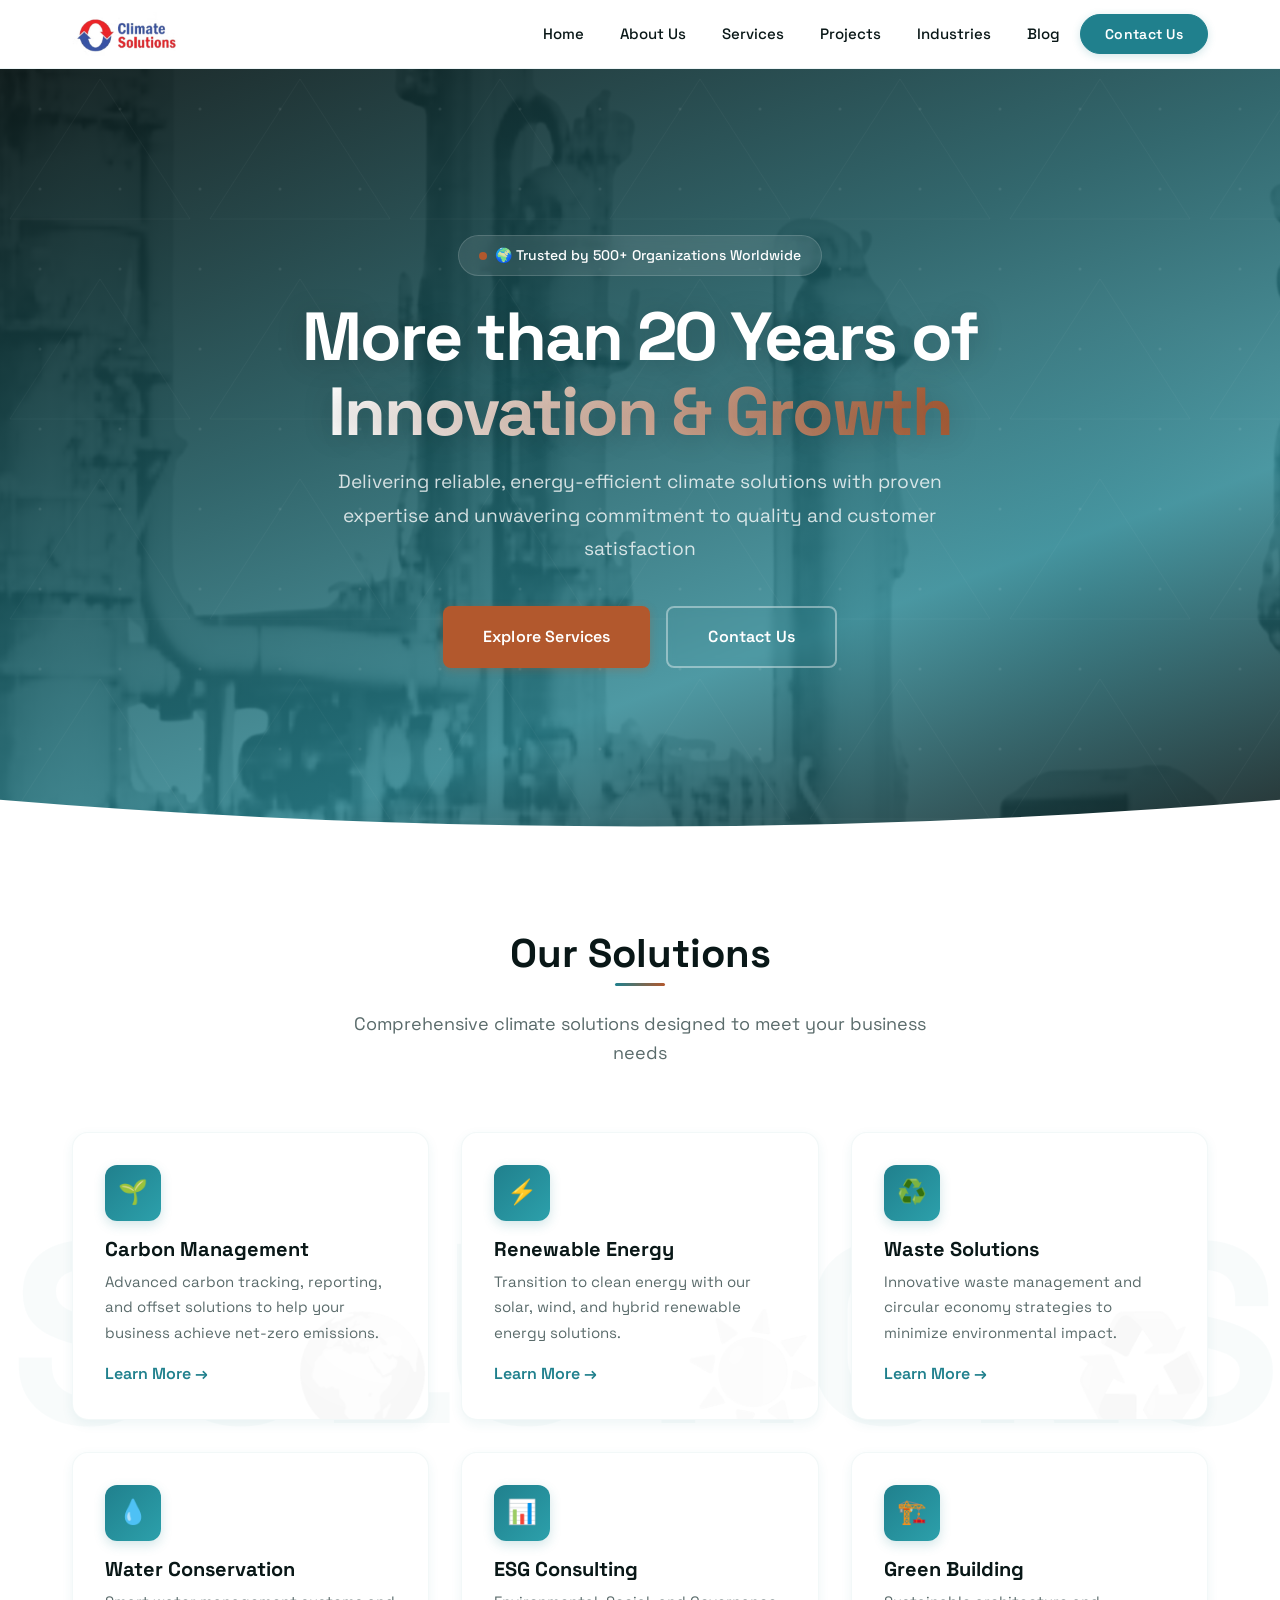
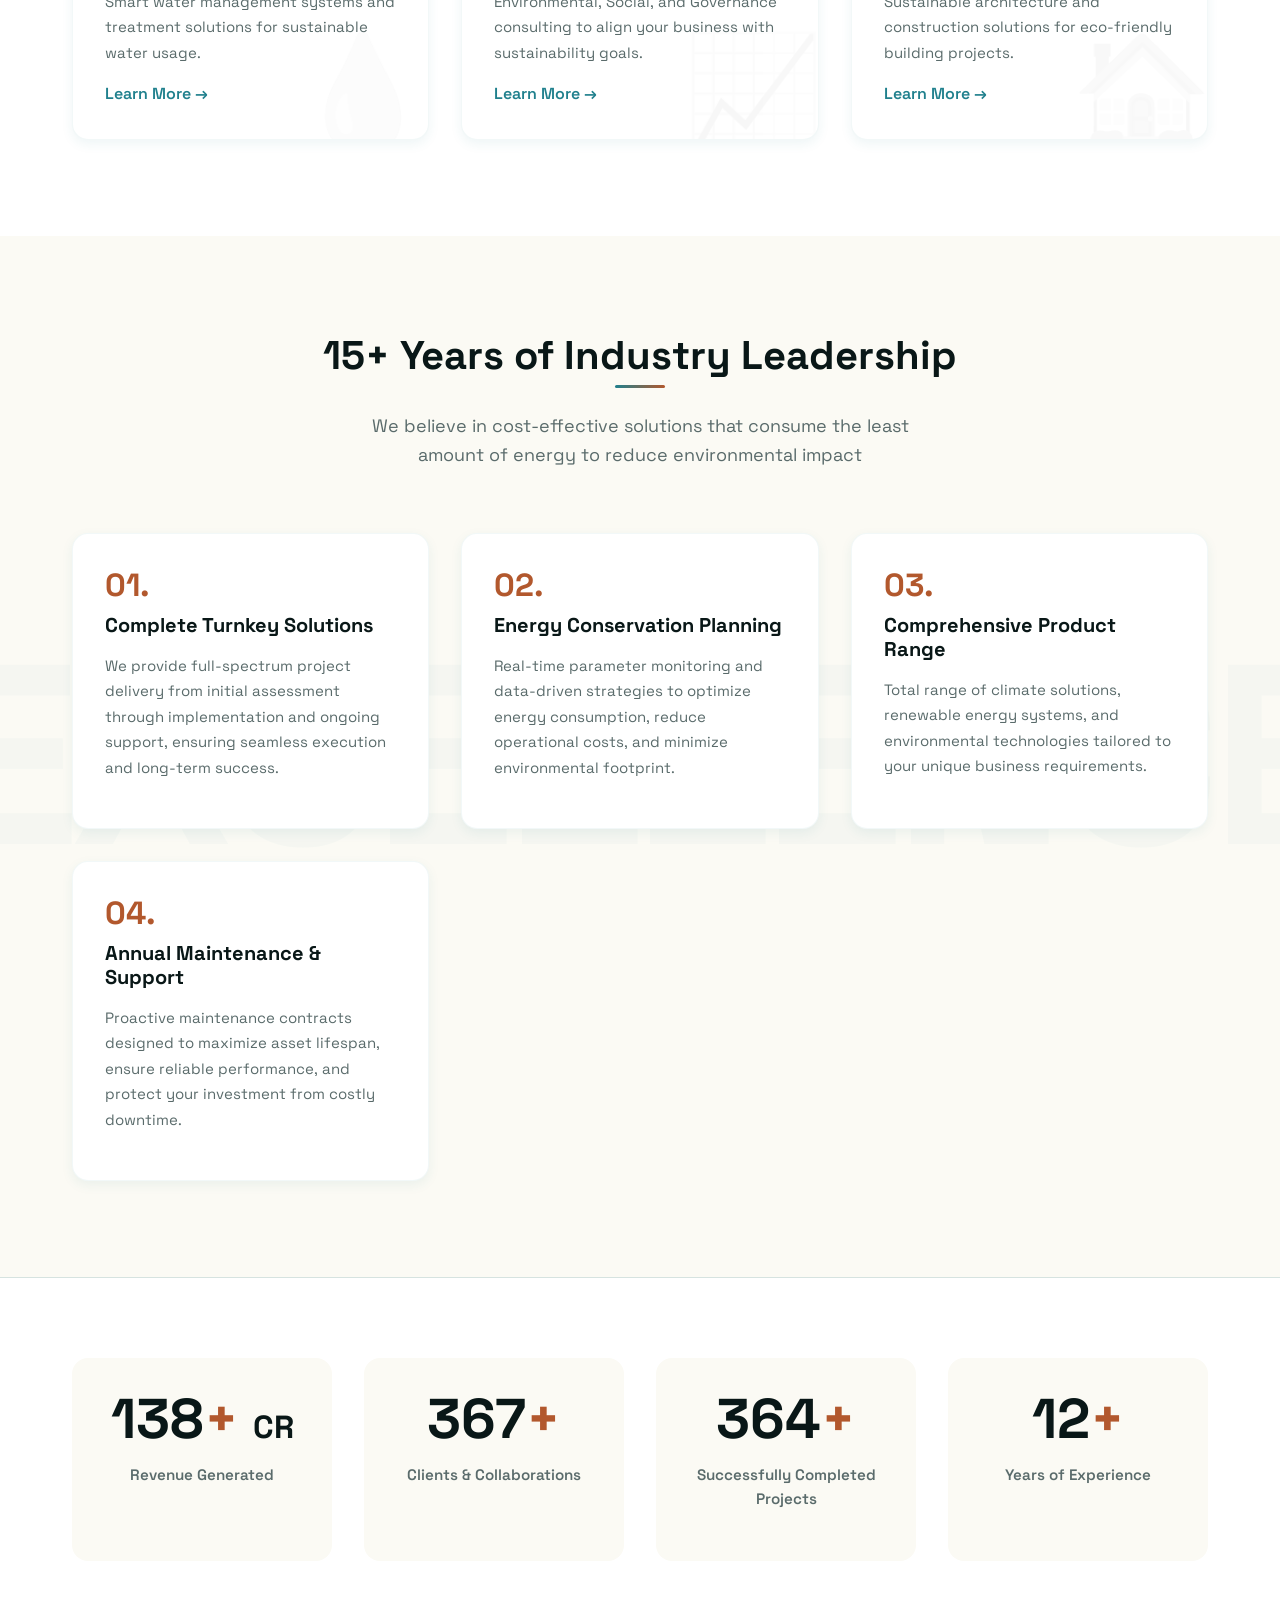
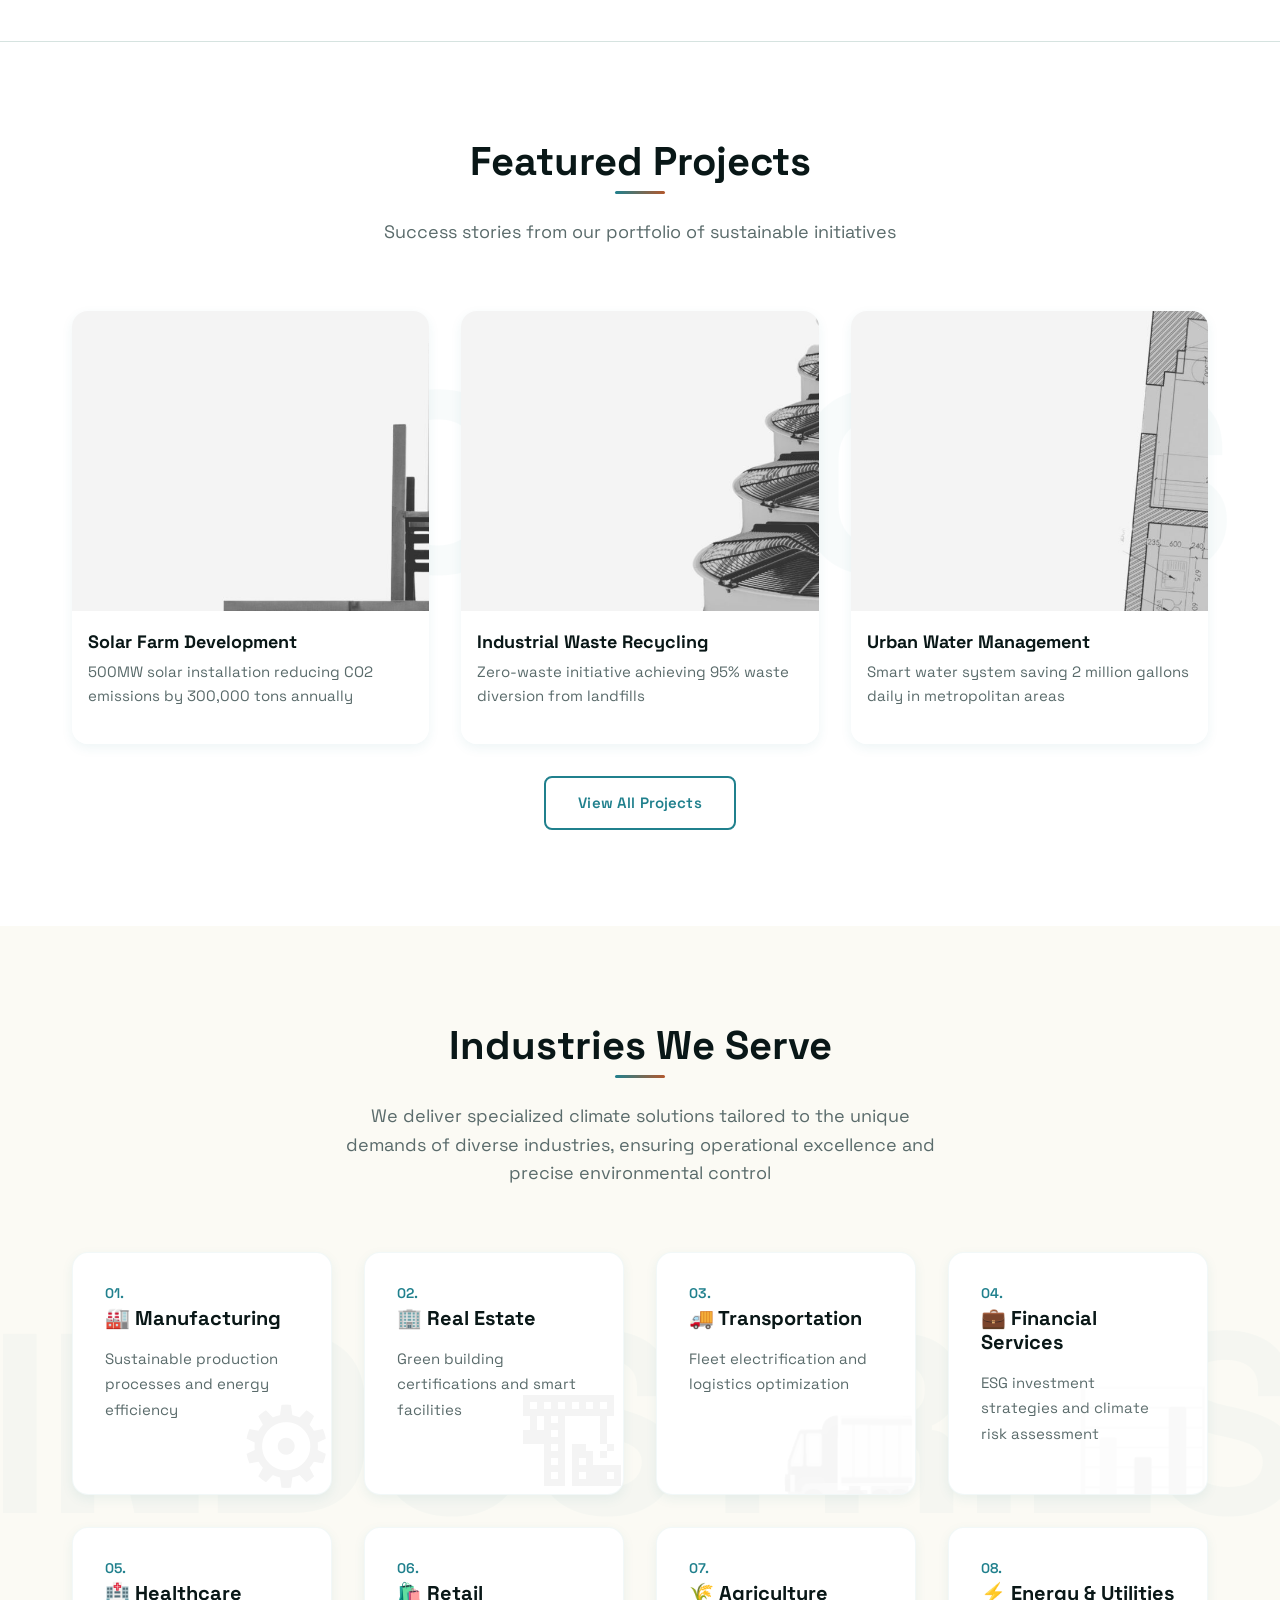
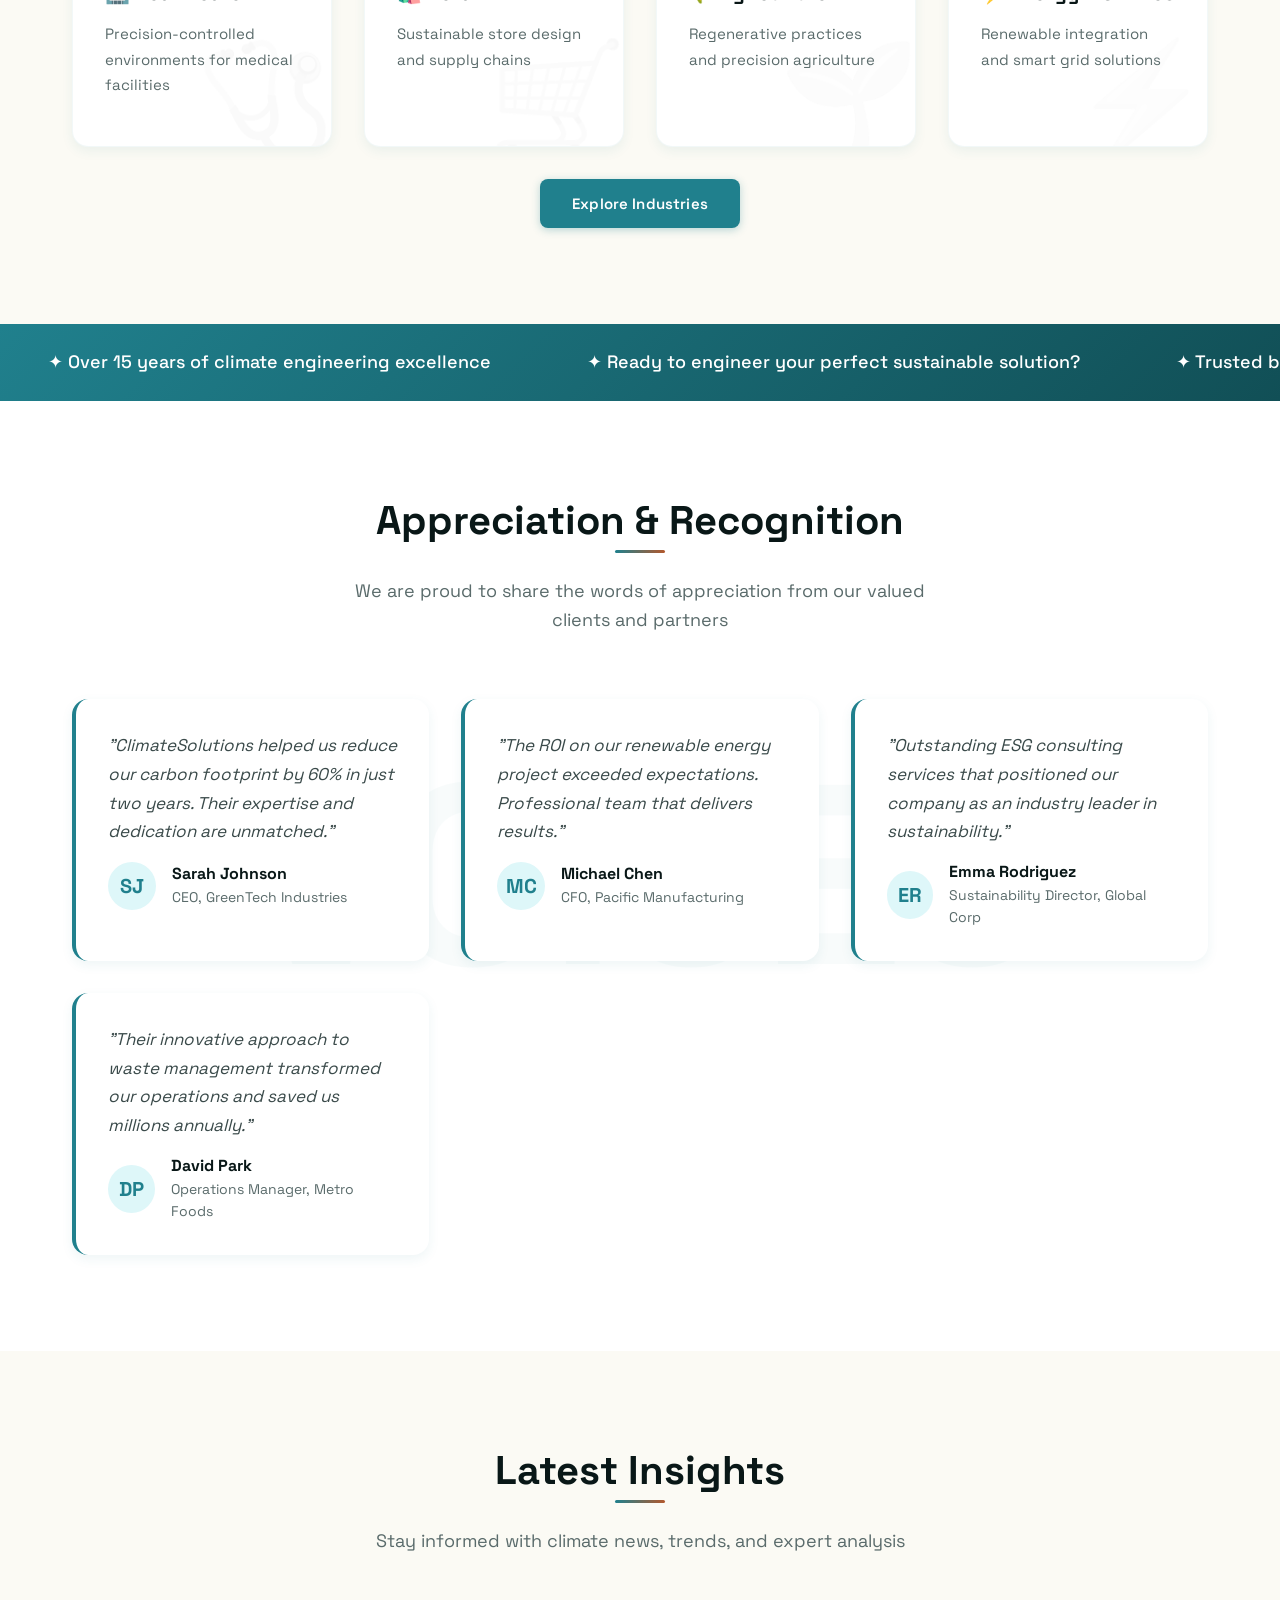
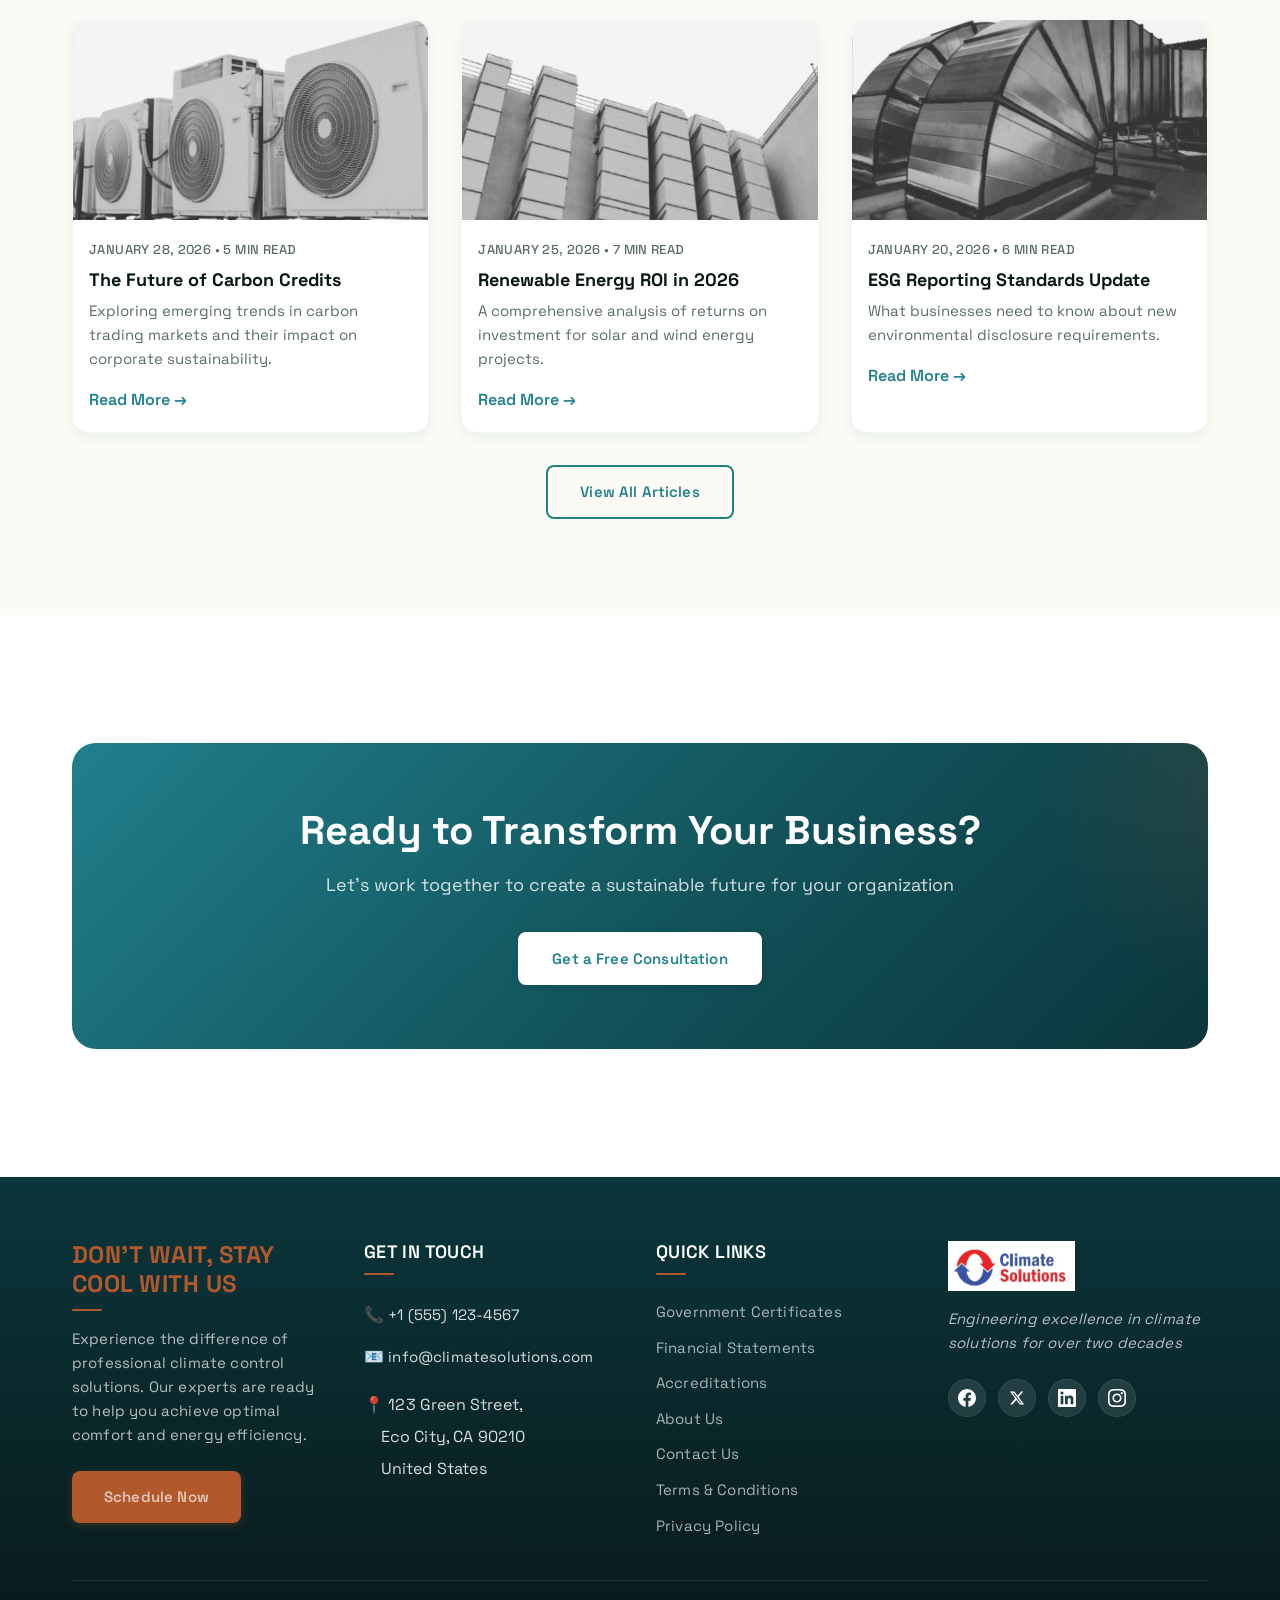
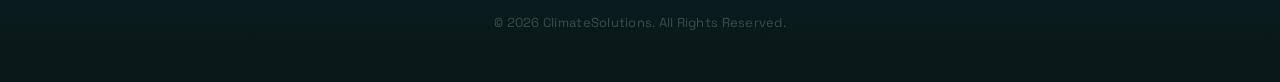
==== commit 1e980c12: "Refactor whole website design with colors and font" ====
--- a/index.html
+++ b/index.html
@@ -13,14 +13,14 @@
     <link rel="icon" type="image/png" href="assets/images/cropped-Untitled-design-22-192x192.png" sizes="192x192">
     <link rel="preconnect" href="https://fonts.googleapis.com">
     <link rel="preconnect" href="https://fonts.gstatic.com" crossorigin>
-    <link href="https://fonts.googleapis.com/css2?family=Inter:wght@300;400;500;600;700&family=Poppins:wght@600;700;800&display=swap" rel="stylesheet">
+    <link href="https://fonts.googleapis.com/css2?family=Space+Grotesk:wght@300;400;500;600;700&family=Newsreader:ital,opsz,wght@0,6..72,300;0,6..72,400;0,6..72,600;1,6..72,400&family=JetBrains+Mono:wght@400;500;600;700&display=swap" rel="stylesheet">
     <link rel="stylesheet" href="assets/css/styles.css">
 </head>
 <body>
     <!-- Navigation -->
     <nav class="navbar">
         <div class="nav-container">
-            <a href="index.html" class="logo"><img src="assets/images/logo.png" alt="ClimateSolutions" style="height: 40px;"></a>
+            <a href="index.html" class="logo"><img src="assets/images/Logo_edited.jpg" alt="ClimateSolutions" style="height: 44px;"></a>
             <ul class="nav-menu">
                 <li><a href="index.html" class="nav-link">Home</a></li>
                 <li><a href="pages/about.html" class="nav-link">About Us</a></li>
@@ -28,7 +28,7 @@
                 <li><a href="pages/projects.html" class="nav-link">Projects</a></li>
                 <li><a href="pages/industries.html" class="nav-link">Industries</a></li>
                 <li><a href="pages/blog.html" class="nav-link">Blog</a></li>
-                <li><a href="pages/contact.html" class="nav-link"><button class="btn btn-primary">Contact Us</button></a></li>
+                <li><a href="pages/contact.html" class="nav-cta">Contact Us</a></li>
             </ul>
             <div class="nav-toggle">
                 <span></span>
@@ -39,57 +39,61 @@
     </nav>
 
     <!-- Hero Section -->
-    <section class="hero" style="background: url('assets/images/14-scaled-1.jpg') center/cover fixed; position: relative; overflow: hidden; min-height: 600px; display: flex; align-items: center;">
-        <div style="position: absolute; inset: 0; background: rgba(0, 0, 0, 0.65);"></div>
-        <div class="container" style="position: relative; z-index: 1;">
-            <h1 class="fade-in" style="animation-delay: 0.2s;">More than 20 Years of Innovation & Growth</h1>
-            <p style="font-size: 1.25rem; font-weight: 400; margin-bottom: 2rem; max-width: 700px; margin-left: auto; margin-right: auto; line-height: 1.6;" class="fade-in" data-delay="0.4s">Delivering reliable, energy-efficient climate solutions with proven expertise and unwavering commitment to quality and customer satisfaction</p>
-            <div style="display: flex; gap: 1rem; justify-content: center; flex-wrap: wrap; margin-top: 2rem;" class="fade-in" data-delay="0.6s">
-                <a href="pages/services.html" class="btn btn-secondary" style="transition: all 0.3s ease; padding: 1rem 2rem; font-weight: 600;">Explore Services</a>
-                <a href="pages/contact.html" class="btn btn-outline" style="border-color: white; color: white; transition: all 0.3s ease; padding: 1rem 2rem; font-weight: 600;">Contact Us</a>
-            </div>
-        </div>
+    <section class="hero" style="background-image: url('assets/images/14-scaled-1.jpg'); background-position: center; background-size: cover; background-attachment: fixed;">
+        <div style="position: absolute; inset: 0; background: linear-gradient(160deg, rgba(9, 23, 23, 0.92) 0%, rgba(17, 79, 86, 0.85) 40%, rgba(32, 128, 141, 0.78) 70%, rgba(9, 23, 23, 0.88) 100%); z-index: 1;"></div>
+        <div class="container" style="position: relative; z-index: 2;">
+            <div class="hero-badge">🌍 Trusted by 500+ Organizations Worldwide</div>
+            <h1 class="fade-in" style="animation-delay: 0.2s;">More than 20 Years of<br><span style="background: linear-gradient(90deg, #ffffff 0%, rgba(178, 88, 45, 0.9) 100%); -webkit-background-clip: text; -webkit-text-fill-color: transparent; background-clip: text;">Innovation & Growth</span></h1>
+            <p style="max-width: 640px; margin-left: auto; margin-right: auto; margin-bottom: 2.5rem;" class="fade-in" data-delay="0.4s">Delivering reliable, energy-efficient climate solutions with proven expertise and unwavering commitment to quality and customer satisfaction</p>
+            <div style="display: flex; gap: 1rem; justify-content: center; flex-wrap: wrap;" class="fade-in" data-delay="0.6s">
+                <a href="pages/services.html" class="btn btn-accent" style="padding: 1rem 2.5rem; font-weight: 600; border-radius: 0.5rem; font-size: 1rem;">Explore Services</a>
+                <a href="pages/contact.html" class="btn btn-outline" style="border-color: rgba(255,255,255,0.4); color: white; padding: 1rem 2.5rem; font-weight: 600; border-radius: 0.5rem; font-size: 1rem; backdrop-filter: blur(4px);">Contact Us</a>
+            </div>
+        </div>
+        <svg class="hero-clip" viewBox="0 0 1440 60" preserveAspectRatio="none" style="display: block;">
+            <path d="M0,60 L0,20 Q720,80 1440,20 L1440,60 Z" fill="white"/>
+        </svg>
     </section>
 
     <!-- Services Overview -->
-    <section class="section">
+    <section class="section section-watermark" data-section-watermark="SOLUTIONS">
         <div class="container">
             <div class="section-title">
                 <h2>Our Solutions</h2>
                 <p>Comprehensive climate solutions designed to meet your business needs</p>
             </div>
             <div class="grid grid-3">
-                <div class="card">
+                <div class="card" data-watermark="🌍">
                     <div class="card-icon">🌱</div>
                     <h3>Carbon Management</h3>
                     <p>Advanced carbon tracking, reporting, and offset solutions to help your business achieve net-zero emissions.</p>
                     <a href="pages/services.html" style="color: var(--primary-color); font-weight: 600;">Learn More →</a>
                 </div>
-                <div class="card">
+                <div class="card" data-watermark="☀️">
                     <div class="card-icon">⚡</div>
                     <h3>Renewable Energy</h3>
                     <p>Transition to clean energy with our solar, wind, and hybrid renewable energy solutions.</p>
                     <a href="pages/services.html" style="color: var(--primary-color); font-weight: 600;">Learn More →</a>
                 </div>
-                <div class="card">
+                <div class="card" data-watermark="♻️">
                     <div class="card-icon">♻️</div>
                     <h3>Waste Solutions</h3>
                     <p>Innovative waste management and circular economy strategies to minimize environmental impact.</p>
                     <a href="pages/services.html" style="color: var(--primary-color); font-weight: 600;">Learn More →</a>
                 </div>
-                <div class="card">
+                <div class="card" data-watermark="💧">
                     <div class="card-icon">💧</div>
                     <h3>Water Conservation</h3>
                     <p>Smart water management systems and treatment solutions for sustainable water usage.</p>
                     <a href="pages/services.html" style="color: var(--primary-color); font-weight: 600;">Learn More →</a>
                 </div>
-                <div class="card">
+                <div class="card" data-watermark="📈">
                     <div class="card-icon">📊</div>
                     <h3>ESG Consulting</h3>
                     <p>Environmental, Social, and Governance consulting to align your business with sustainability goals.</p>
                     <a href="pages/services.html" style="color: var(--primary-color); font-weight: 600;">Learn More →</a>
                 </div>
-                <div class="card">
+                <div class="card" data-watermark="🏠">
                     <div class="card-icon">🏗️</div>
                     <h3>Green Building</h3>
                     <p>Sustainable architecture and construction solutions for eco-friendly building projects.</p>
@@ -100,7 +104,7 @@
     </section>
 
     <!-- Why Choose Us -->
-    <section class="section section-light">
+    <section class="section section-light section-watermark" data-section-watermark="EXCELLENCE">
         <div class="container">
             <div class="section-title">
                 <h2>15+ Years of Industry Leadership</h2>
@@ -108,22 +112,22 @@
             </div>
             <div class="grid grid-2">
                 <div class="card">
-                    <h3 style="color: var(--primary-color); font-size: 2rem; margin-bottom: 0.5rem;">01.</h3>
+                    <h3 style="color: var(--secondary-color); font-size: 2rem; margin-bottom: 0.5rem; font-weight: 800;">01.</h3>
                     <h4 style="margin-bottom: 1rem;">Complete Turnkey Solutions</h4>
                     <p>We provide full-spectrum project delivery from initial assessment through implementation and ongoing support, ensuring seamless execution and long-term success.</p>
                 </div>
                 <div class="card">
-                    <h3 style="color: var(--primary-color); font-size: 2rem; margin-bottom: 0.5rem;">02.</h3>
+                    <h3 style="color: var(--secondary-color); font-size: 2rem; margin-bottom: 0.5rem; font-weight: 800;">02.</h3>
                     <h4 style="margin-bottom: 1rem;">Energy Conservation Planning</h4>
                     <p>Real-time parameter monitoring and data-driven strategies to optimize energy consumption, reduce operational costs, and minimize environmental footprint.</p>
                 </div>
                 <div class="card">
-                    <h3 style="color: var(--primary-color); font-size: 2rem; margin-bottom: 0.5rem;">03.</h3>
+                    <h3 style="color: var(--secondary-color); font-size: 2rem; margin-bottom: 0.5rem; font-weight: 800;">03.</h3>
                     <h4 style="margin-bottom: 1rem;">Comprehensive Product Range</h4>
                     <p>Total range of climate solutions, renewable energy systems, and environmental technologies tailored to your unique business requirements.</p>
                 </div>
                 <div class="card">
-                    <h3 style="color: var(--primary-color); font-size: 2rem; margin-bottom: 0.5rem;">04.</h3>
+                    <h3 style="color: var(--secondary-color); font-size: 2rem; margin-bottom: 0.5rem; font-weight: 800;">04.</h3>
                     <h4 style="margin-bottom: 1rem;">Annual Maintenance & Support</h4>
                     <p>Proactive maintenance contracts designed to maximize asset lifespan, ensure reliable performance, and protect your investment from costly downtime.</p>
                 </div>
@@ -132,39 +136,39 @@
     </section>
 
     <!-- Stats Section -->
-    <section class="section stats-section" style="background: #ffffff; padding: 5rem 0; border-top: 1px solid #e5e7eb; border-bottom: 1px solid #e5e7eb;">
-        <div class="container">
-            <div style="display: grid; grid-template-columns: repeat(4, 1fr); gap: 3rem; text-align: center;">
-                <div style="padding: 2rem 1.5rem; background: #f9fafb; border-radius: 12px; box-shadow: 0 2px 8px rgba(0,0,0,0.04); transition: transform 0.3s ease, box-shadow 0.3s ease;" onmouseover="this.style.transform='translateY(-5px)'; this.style.boxShadow='0 8px 16px rgba(0,0,0,0.08)'" onmouseout="this.style.transform='translateY(0)'; this.style.boxShadow='0 2px 8px rgba(0,0,0,0.04)'">
-                    <h2 style="color: #1e293b; font-size: 3.5rem; font-weight: 700; margin-bottom: 0.5rem; font-family: var(--heading-font); line-height: 1;">
-                        <span class="stat-counter" data-target="160">0</span><span style="color: #2563eb;">+</span> <span style="font-size: 2rem;">CR</span>
+    <section class="section stats-section" style="padding: 5rem 0;">
+        <div class="container">
+            <div style="display: grid; grid-template-columns: repeat(4, 1fr); gap: 2rem; text-align: center;">
+                <div class="stat-card">
+                    <h2 style="color: var(--text-dark); font-size: 3.5rem; font-weight: 700; margin-bottom: 0.5rem; font-family: var(--font-heading); line-height: 1;">
+                        <span class="stat-counter" data-target="160">0</span><span style="color: var(--secondary-color);">+</span> <span style="font-size: 2rem;">CR</span>
                     </h2>
-                    <p style="font-size: 0.95rem; color: #64748b; font-weight: 600; margin-top: 1rem;">Revenue Generated</p>
-                </div>
-                <div style="padding: 2rem 1.5rem; background: #f9fafb; border-radius: 12px; box-shadow: 0 2px 8px rgba(0,0,0,0.04); transition: transform 0.3s ease, box-shadow 0.3s ease;" onmouseover="this.style.transform='translateY(-5px)'; this.style.boxShadow='0 8px 16px rgba(0,0,0,0.08)'" onmouseout="this.style.transform='translateY(0)'; this.style.boxShadow='0 2px 8px rgba(0,0,0,0.04)'">
-                    <h2 style="color: #1e293b; font-size: 3.5rem; font-weight: 700; margin-bottom: 0.5rem; font-family: var(--heading-font); line-height: 1;">
-                        <span class="stat-counter" data-target="460">0</span><span style="color: #2563eb;">+</span>
+                    <p style="font-size: 0.95rem; color: var(--text-light); font-weight: 600; margin-top: 1rem;">Revenue Generated</p>
+                </div>
+                <div class="stat-card">
+                    <h2 style="color: var(--text-dark); font-size: 3.5rem; font-weight: 700; margin-bottom: 0.5rem; font-family: var(--font-heading); line-height: 1;">
+                        <span class="stat-counter" data-target="460">0</span><span style="color: var(--secondary-color);">+</span>
                     </h2>
-                    <p style="font-size: 0.95rem; color: #64748b; font-weight: 600; margin-top: 1rem;">Clients & Collaborations</p>
-                </div>
-                <div style="padding: 2rem 1.5rem; background: #f9fafb; border-radius: 12px; box-shadow: 0 2px 8px rgba(0,0,0,0.04); transition: transform 0.3s ease, box-shadow 0.3s ease;" onmouseover="this.style.transform='translateY(-5px)'; this.style.boxShadow='0 8px 16px rgba(0,0,0,0.08)'" onmouseout="this.style.transform='translateY(0)'; this.style.boxShadow='0 2px 8px rgba(0,0,0,0.04)'">
-                    <h2 style="color: #1e293b; font-size: 3.5rem; font-weight: 700; margin-bottom: 0.5rem; font-family: var(--heading-font); line-height: 1;">
-                        <span class="stat-counter" data-target="510">0</span><span style="color: #2563eb;">+</span>
+                    <p style="font-size: 0.95rem; color: var(--text-light); font-weight: 600; margin-top: 1rem;">Clients & Collaborations</p>
+                </div>
+                <div class="stat-card">
+                    <h2 style="color: var(--text-dark); font-size: 3.5rem; font-weight: 700; margin-bottom: 0.5rem; font-family: var(--font-heading); line-height: 1;">
+                        <span class="stat-counter" data-target="510">0</span><span style="color: var(--secondary-color);">+</span>
                     </h2>
-                    <p style="font-size: 0.95rem; color: #64748b; font-weight: 600; margin-top: 1rem;">Successfully Completed Projects</p>
-                </div>
-                <div style="padding: 2rem 1.5rem; background: #f9fafb; border-radius: 12px; box-shadow: 0 2px 8px rgba(0,0,0,0.04); transition: transform 0.3s ease, box-shadow 0.3s ease;" onmouseover="this.style.transform='translateY(-5px)'; this.style.boxShadow='0 8px 16px rgba(0,0,0,0.08)'" onmouseout="this.style.transform='translateY(0)'; this.style.boxShadow='0 2px 8px rgba(0,0,0,0.04)'">
-                    <h2 style="color: #1e293b; font-size: 3.5rem; font-weight: 700; margin-bottom: 0.5rem; font-family: var(--heading-font); line-height: 1;">
-                        <span class="stat-counter" data-target="20">0</span><span style="color: #2563eb;">+</span>
+                    <p style="font-size: 0.95rem; color: var(--text-light); font-weight: 600; margin-top: 1rem;">Successfully Completed Projects</p>
+                </div>
+                <div class="stat-card">
+                    <h2 style="color: var(--text-dark); font-size: 3.5rem; font-weight: 700; margin-bottom: 0.5rem; font-family: var(--font-heading); line-height: 1;">
+                        <span class="stat-counter" data-target="20">0</span><span style="color: var(--secondary-color);">+</span>
                     </h2>
-                    <p style="font-size: 0.95rem; color: #64748b; font-weight: 600; margin-top: 1rem;">Years of Experience</p>
+                    <p style="font-size: 0.95rem; color: var(--text-light); font-weight: 600; margin-top: 1rem;">Years of Experience</p>
                 </div>
             </div>
         </div>
     </section>
 
     <!-- Featured Projects -->
-    <section class="section">
+    <section class="section section-watermark" data-section-watermark="PROJECTS">
         <div class="container">
             <div class="section-title">
                 <h2>Featured Projects</h2>
@@ -200,49 +204,49 @@
     </section>
 
     <!-- Industries Served -->
-    <section class="section section-light">
+    <section class="section section-light section-watermark" data-section-watermark="INDUSTRIES">
         <div class="container">
             <div class="section-title">
                 <h2>Industries We Serve</h2>
                 <p>We deliver specialized climate solutions tailored to the unique demands of diverse industries, ensuring operational excellence and precise environmental control</p>
             </div>
             <div class="grid grid-4">
-                <div class="card">
+                <div class="card" data-watermark="⚙">
                     <h4 style="color: var(--primary-color); margin-bottom: 0.25rem; font-size: 0.875rem; font-weight: 600;">01.</h4>
                     <h4>🏭 Manufacturing</h4>
                     <p>Sustainable production processes and energy efficiency</p>
                 </div>
-                <div class="card">
+                <div class="card" data-watermark="🏗">
                     <h4 style="color: var(--primary-color); margin-bottom: 0.25rem; font-size: 0.875rem; font-weight: 600;">02.</h4>
                     <h4>🏢 Real Estate</h4>
                     <p>Green building certifications and smart facilities</p>
                 </div>
-                <div class="card">
+                <div class="card" data-watermark="🚛">
                     <h4 style="color: var(--primary-color); margin-bottom: 0.25rem; font-size: 0.875rem; font-weight: 600;">03.</h4>
                     <h4>🚚 Transportation</h4>
                     <p>Fleet electrification and logistics optimization</p>
                 </div>
-                <div class="card">
+                <div class="card" data-watermark="📊">
                     <h4 style="color: var(--primary-color); margin-bottom: 0.25rem; font-size: 0.875rem; font-weight: 600;">04.</h4>
                     <h4>💼 Financial Services</h4>
                     <p>ESG investment strategies and climate risk assessment</p>
                 </div>
-                <div class="card">
+                <div class="card" data-watermark="🩺">
                     <h4 style="color: var(--primary-color); margin-bottom: 0.25rem; font-size: 0.875rem; font-weight: 600;">05.</h4>
                     <h4>🏥 Healthcare</h4>
                     <p>Precision-controlled environments for medical facilities</p>
                 </div>
-                <div class="card">
+                <div class="card" data-watermark="🛒">
                     <h4 style="color: var(--primary-color); margin-bottom: 0.25rem; font-size: 0.875rem; font-weight: 600;">06.</h4>
                     <h4>🛍️ Retail</h4>
                     <p>Sustainable store design and supply chains</p>
                 </div>
-                <div class="card">
+                <div class="card" data-watermark="🌱">
                     <h4 style="color: var(--primary-color); margin-bottom: 0.25rem; font-size: 0.875rem; font-weight: 600;">07.</h4>
                     <h4>🌾 Agriculture</h4>
                     <p>Regenerative practices and precision agriculture</p>
                 </div>
-                <div class="card">
+                <div class="card" data-watermark="⚡">
                     <h4 style="color: var(--primary-color); margin-bottom: 0.25rem; font-size: 0.875rem; font-weight: 600;">08.</h4>
                     <h4>⚡ Energy & Utilities</h4>
                     <p>Renewable integration and smart grid solutions</p>
@@ -255,7 +259,7 @@
     </section>
 
     <!-- Scrolling Marquee -->
-    <section style="background: var(--primary-color); color: white; padding: 1.5rem 0; overflow: hidden;">
+    <section style="background: linear-gradient(135deg, var(--primary-color) 0%, var(--primary-dark) 100%); color: white; padding: 1.5rem 0; overflow: hidden;">
         <div style="display: flex; white-space: nowrap; animation: scroll 30s linear infinite;">
             <span style="padding: 0 3rem; font-size: 1.125rem; font-weight: 500;">✦ Over 15 years of climate engineering excellence</span>
             <span style="padding: 0 3rem; font-size: 1.125rem; font-weight: 500;">✦ Ready to engineer your perfect sustainable solution?</span>
@@ -267,7 +271,7 @@
     </section>
 
     <!-- Testimonials -->
-    <section class="section">
+    <section class="section section-watermark" data-section-watermark="VOICES">
         <div class="container">
             <div class="section-title">
                 <h2>Appreciation & Recognition</h2>
@@ -277,7 +281,7 @@
                 <div class="testimonial">
                     <p class="testimonial-text">"ClimateSolutions helped us reduce our carbon footprint by 60% in just two years. Their expertise and dedication are unmatched."</p>
                     <div class="testimonial-author">
-                        <div class="testimonial-avatar"></div>
+                        <div class="testimonial-avatar" data-initials="SJ"></div>
                         <div class="testimonial-info">
                             <h4>Sarah Johnson</h4>
                             <p>CEO, GreenTech Industries</p>
@@ -287,7 +291,7 @@
                 <div class="testimonial">
                     <p class="testimonial-text">"The ROI on our renewable energy project exceeded expectations. Professional team that delivers results."</p>
                     <div class="testimonial-author">
-                        <div class="testimonial-avatar"></div>
+                        <div class="testimonial-avatar" data-initials="MC"></div>
                         <div class="testimonial-info">
                             <h4>Michael Chen</h4>
                             <p>CFO, Pacific Manufacturing</p>
@@ -297,7 +301,7 @@
                 <div class="testimonial">
                     <p class="testimonial-text">"Outstanding ESG consulting services that positioned our company as an industry leader in sustainability."</p>
                     <div class="testimonial-author">
-                        <div class="testimonial-avatar"></div>
+                        <div class="testimonial-avatar" data-initials="ER"></div>
                         <div class="testimonial-info">
                             <h4>Emma Rodriguez</h4>
                             <p>Sustainability Director, Global Corp</p>
@@ -307,7 +311,7 @@
                 <div class="testimonial">
                     <p class="testimonial-text">"Their innovative approach to waste management transformed our operations and saved us millions annually."</p>
                     <div class="testimonial-author">
-                        <div class="testimonial-avatar"></div>
+                        <div class="testimonial-avatar" data-initials="DP"></div>
                         <div class="testimonial-info">
                             <h4>David Park</h4>
                             <p>Operations Manager, Metro Foods</p>
@@ -376,9 +380,9 @@
         <div class="container">
             <div class="footer-content">
                 <div class="footer-section">
-                    <h3 style="color: var(--secondary-color); margin-bottom: 1rem; font-size: 1.5rem;">Don't Wait, Stay Cool With Us</h3>
+                    <h3 style="color: var(--secondary-color); margin-bottom: 1rem; font-size: 1.5rem; font-weight: 700;">Don't Wait, Stay Cool With Us</h3>
                     <p style="margin-bottom: 1.5rem; line-height: 1.6;">Experience the difference of professional climate control solutions. Our experts are ready to help you achieve optimal comfort and energy efficiency.</p>
-                    <a href="pages/contact.html" class="btn btn-secondary" style="display: inline-block; padding: 0.875rem 2rem;">Schedule Now</a>
+                    <a href="pages/contact.html" class="btn btn-accent" style="display: inline-block; padding: 0.875rem 2rem;">Schedule Now</a>
                 </div>
                 <div class="footer-section">
                     <h3 style="margin-bottom: 1.5rem;">Get in Touch</h3>
@@ -401,17 +405,25 @@
                     </ul>
                 </div>
                 <div class="footer-section">
-                    <img src="assets/images/logo.png" alt="ClimateSolutions" style="height: 50px; margin-bottom: 1rem;">
+                    <img src="assets/images/Logo_edited.jpg" alt="ClimateSolutions" style="height: 50px; margin-bottom: 1rem;">
                     <p style="margin-bottom: 1.5rem; line-height: 1.6; font-style: italic;">Engineering excellence in climate solutions for over two decades</p>
-                    <div class="social-links" style="display: flex; gap: 1rem; margin-top: 1.5rem;">
-                        <a href="#" class="social-link" style="width: 40px; height: 40px; display: flex; align-items: center; justify-content: center; background: rgba(255,255,255,0.1); border-radius: 50%; transition: all 0.3s ease;" aria-label="Facebook">📘</a>
-                        <a href="#" class="social-link" style="width: 40px; height: 40px; display: flex; align-items: center; justify-content: center; background: rgba(255,255,255,0.1); border-radius: 50%; transition: all 0.3s ease;" aria-label="Twitter">🐦</a>
-                        <a href="#" class="social-link" style="width: 40px; height: 40px; display: flex; align-items: center; justify-content: center; background: rgba(255,255,255,0.1); border-radius: 50%; transition: all 0.3s ease;" aria-label="LinkedIn">💼</a>
-                        <a href="#" class="social-link" style="width: 40px; height: 40px; display: flex; align-items: center; justify-content: center; background: rgba(255,255,255,0.1); border-radius: 50%; transition: all 0.3s ease;" aria-label="Instagram">📷</a>
-                    </div>
-                </div>
-            </div>
-            <div class="footer-bottom" style="border-top: 1px solid rgba(255,255,255,0.1); margin-top: 2rem; padding-top: 2rem;">
+                    <div class="social-links" style="display: flex; gap: 0.75rem; margin-top: 1.5rem;">
+                        <a href="#" class="social-link" style="width: 38px; height: 38px; display: flex; align-items: center; justify-content: center; background: rgba(255,255,255,0.1); border-radius: 50%; transition: all 0.3s ease; color: white;" aria-label="Facebook">
+                            <svg width="18" height="18" fill="currentColor" viewBox="0 0 24 24"><path d="M24 12.073c0-6.627-5.373-12-12-12s-12 5.373-12 12c0 5.99 4.388 10.954 10.125 11.854v-8.385H7.078v-3.47h3.047V9.43c0-3.007 1.792-4.669 4.533-4.669 1.312 0 2.686.235 2.686.235v2.953H15.83c-1.491 0-1.956.925-1.956 1.874v2.25h3.328l-.532 3.47h-2.796v8.385C19.612 23.027 24 18.062 24 12.073z"/></svg>
+                        </a>
+                        <a href="#" class="social-link" style="width: 38px; height: 38px; display: flex; align-items: center; justify-content: center; background: rgba(255,255,255,0.1); border-radius: 50%; transition: all 0.3s ease; color: white;" aria-label="X (Twitter)">
+                            <svg width="16" height="16" fill="currentColor" viewBox="0 0 24 24"><path d="M18.244 2.25h3.308l-7.227 8.26 8.502 11.24H16.17l-5.214-6.817L4.99 21.75H1.68l7.73-8.835L1.254 2.25H8.08l4.713 6.231zm-1.161 17.52h1.833L7.084 4.126H5.117z"/></svg>
+                        </a>
+                        <a href="#" class="social-link" style="width: 38px; height: 38px; display: flex; align-items: center; justify-content: center; background: rgba(255,255,255,0.1); border-radius: 50%; transition: all 0.3s ease; color: white;" aria-label="LinkedIn">
+                            <svg width="18" height="18" fill="currentColor" viewBox="0 0 24 24"><path d="M20.447 20.452h-3.554v-5.569c0-1.328-.027-3.037-1.852-3.037-1.853 0-2.136 1.445-2.136 2.939v5.667H9.351V9h3.414v1.561h.046c.477-.9 1.637-1.85 3.37-1.85 3.601 0 4.267 2.37 4.267 5.455v6.286zM5.337 7.433a2.062 2.062 0 01-2.063-2.065 2.064 2.064 0 112.063 2.065zm1.782 13.019H3.555V9h3.564v11.452zM22.225 0H1.771C.792 0 0 .774 0 1.729v20.542C0 23.227.792 24 1.771 24h20.451C23.2 24 24 23.227 24 22.271V1.729C24 .774 23.2 0 22.222 0h.003z"/></svg>
+                        </a>
+                        <a href="#" class="social-link" style="width: 38px; height: 38px; display: flex; align-items: center; justify-content: center; background: rgba(255,255,255,0.1); border-radius: 50%; transition: all 0.3s ease; color: white;" aria-label="Instagram">
+                            <svg width="18" height="18" fill="currentColor" viewBox="0 0 24 24"><path d="M12 0C8.74 0 8.333.015 7.053.072 5.775.132 4.905.333 4.14.63c-.789.306-1.459.717-2.126 1.384S.935 3.35.63 4.14C.333 4.905.131 5.775.072 7.053.012 8.333 0 8.74 0 12s.015 3.667.072 4.947c.06 1.277.261 2.148.558 2.913.306.788.717 1.459 1.384 2.126.667.666 1.336 1.079 2.126 1.384.766.296 1.636.499 2.913.558C8.333 23.988 8.74 24 12 24s3.667-.015 4.947-.072c1.277-.06 2.148-.262 2.913-.558.788-.306 1.459-.718 2.126-1.384.666-.667 1.079-1.335 1.384-2.126.296-.765.499-1.636.558-2.913.06-1.28.072-1.687.072-4.947s-.015-3.667-.072-4.947c-.06-1.277-.262-2.149-.558-2.913-.306-.789-.718-1.459-1.384-2.126C21.319 1.347 20.651.935 19.86.63c-.765-.297-1.636-.499-2.913-.558C15.667.012 15.26 0 12 0zm0 2.16c3.203 0 3.585.016 4.85.071 1.17.055 1.805.249 2.227.415.562.217.96.477 1.382.896.419.42.679.819.896 1.381.164.422.36 1.057.413 2.227.057 1.266.07 1.646.07 4.85s-.015 3.585-.074 4.85c-.061 1.17-.256 1.805-.421 2.227-.224.562-.479.96-.899 1.382-.419.419-.824.679-1.38.896-.42.164-1.065.36-2.235.413-1.274.057-1.649.07-4.859.07-3.211 0-3.586-.015-4.859-.074-1.171-.061-1.816-.256-2.236-.421-.569-.224-.96-.479-1.379-.899-.421-.419-.69-.824-.9-1.38-.165-.42-.359-1.065-.42-2.235-.045-1.26-.061-1.649-.061-4.844 0-3.196.016-3.586.061-4.861.061-1.17.255-1.814.42-2.234.21-.57.479-.96.9-1.381.419-.419.81-.689 1.379-.898.42-.166 1.051-.361 2.221-.421 1.275-.045 1.65-.06 4.859-.06l.045.03zm0 3.678a6.162 6.162 0 100 12.324 6.162 6.162 0 100-12.324zM12 16c-2.21 0-4-1.79-4-4s1.79-4 4-4 4 1.79 4 4-1.79 4-4 4zm7.846-10.405a1.441 1.441 0 11-2.882 0 1.441 1.441 0 012.882 0z"/></svg>
+                        </a>
+                    </div>
+                </div>
+            </div>
+            <div class="footer-bottom" style="margin-top: 2rem;">
                 <p>&copy; 2026 ClimateSolutions. All Rights Reserved.</p>
             </div>
         </div>
--- a/assets/css/styles.css
+++ b/assets/css/styles.css
@@ -1,4 +1,10 @@
-/* Reset & Base Styles */
+/* ============================================
+   Climate Solutions - Modern Design System 2026
+   Inspired by Perplexity Brand Guidelines
+   Turquoise #20808D | Orange #B2582D | Off White #FBFAF4
+   ============================================ */
+
+/* Reset & Base */
 * {
     margin: 0;
     padding: 0;
@@ -6,37 +12,68 @@
 }
 
 :root {
-    /* Color System */
-    --primary-color: #2563eb;
-    --primary-dark: #1e40af;
-    --secondary-color: #10b981;
-    --accent-color: #f59e0b;
-    --text-dark: #1f2937;
-    --text-light: #6b7280;
-    --bg-light: #f9fafb;
+    /* Brand Color System — Perplexity-Inspired */
+    --primary-color: #20808D;
+    --primary-dark: #114F56;
+    --primary-light: #2CA0AB;
+    --primary-ultra-light: #DEF7F9;
+    --secondary-color: #B2582D;
+    --secondary-dark: #8F4623;
+    --secondary-light: #BF505C;
+    --accent-color: #B2582D;
+    --text-dark: #091717;
+    --text-medium: #3a4a4a;
+    --text-light: #5a6b6b;
+    --bg-light: #FBFAF4;
     --bg-white: #ffffff;
-    --border-color: #e5e7eb;
-    
+    --border-color: #d6e3e0;
+
+    /* Turquoise Scale */
+    --turquoise-100: #DEF7F9;
+    --turquoise-200: #92DCE2;
+    --turquoise-300: #35BDC8;
+    --turquoise-400: #2CA0AB;
+    --turquoise-500: #20808D;
+    --turquoise-600: #1A6872;
+    --turquoise-700: #114F56;
+    --turquoise-800: #0B363C;
+
+    /* Warm Accents */
+    --orange: #B2582D;
+    --yellow: #9B6C22;
+    --olive: #707C36;
+    --warm-red: #BF505C;
+
     /* Typography */
-    --font-primary: 'Inter', -apple-system, BlinkMacSystemFont, 'Segoe UI', Roboto, sans-serif;
-    --font-heading: 'Poppins', 'Inter', sans-serif;
-    
+    --font-primary: 'Space Grotesk', -apple-system, BlinkMacSystemFont, 'Segoe UI', Roboto, sans-serif;
+    --font-heading: 'Space Grotesk', 'Inter', sans-serif;
+    --font-editorial: 'Newsreader', Georgia, 'Times New Roman', serif;
+    --font-mono: 'JetBrains Mono', 'Fira Code', 'Courier New', monospace;
+
     /* Spacing */
     --spacing-xs: 0.5rem;
     --spacing-sm: 1rem;
     --spacing-md: 2rem;
     --spacing-lg: 4rem;
     --spacing-xl: 6rem;
-    
+
     /* Transitions */
     --transition-fast: 0.2s ease;
-    --transition-normal: 0.3s ease;
-    
+    --transition-normal: 0.3s cubic-bezier(0.4, 0, 0.2, 1);
+    --transition-smooth: 0.5s cubic-bezier(0.4, 0, 0.2, 1);
+
     /* Shadows */
-    --shadow-sm: 0 1px 2px 0 rgba(0, 0, 0, 0.05);
-    --shadow-md: 0 4px 6px -1px rgba(0, 0, 0, 0.1);
-    --shadow-lg: 0 10px 15px -3px rgba(0, 0, 0, 0.1);
-    --shadow-xl: 0 20px 25px -5px rgba(0, 0, 0, 0.1);
+    --shadow-sm: 0 1px 3px rgba(32, 128, 141, 0.06);
+    --shadow-md: 0 4px 12px rgba(32, 128, 141, 0.08);
+    --shadow-lg: 0 12px 24px rgba(32, 128, 141, 0.1);
+    --shadow-xl: 0 24px 48px rgba(32, 128, 141, 0.12);
+
+    /* Radius */
+    --radius-sm: 0.5rem;
+    --radius-md: 0.75rem;
+    --radius-lg: 1rem;
+    --radius-xl: 1.5rem;
+    --radius-full: 9999px;
 }
 
 html {
@@ -48,6 +85,9 @@
     color: var(--text-dark);
     line-height: 1.6;
     font-size: 16px;
+    -webkit-font-smoothing: antialiased;
+    -moz-osx-font-smoothing: grayscale;
+    overflow-x: hidden;
 }
 
 /* Typography */
@@ -56,17 +96,19 @@
     font-weight: 700;
     line-height: 1.2;
     margin-bottom: var(--spacing-sm);
-}
-
-h1 { font-size: 3rem; }
-h2 { font-size: 2.5rem; }
-h3 { font-size: 2rem; }
-h4 { font-size: 1.5rem; }
-h5 { font-size: 1.25rem; }
+    color: var(--text-dark);
+}
+
+h1 { font-size: clamp(2.25rem, 5vw, 3.5rem); }
+h2 { font-size: clamp(1.75rem, 4vw, 2.5rem); }
+h3 { font-size: clamp(1.25rem, 3vw, 1.75rem); }
+h4 { font-size: 1.25rem; }
+h5 { font-size: 1.125rem; }
 h6 { font-size: 1rem; }
 
 p {
     margin-bottom: var(--spacing-sm);
+    color: var(--text-medium);
 }
 
 a {
@@ -92,25 +134,30 @@
     padding: 0 var(--spacing-md);
 }
 
-/* Navigation */
+/* ============================================
+   Navigation - Glassmorphism
+   ============================================ */
 .navbar {
-    background: var(--bg-white);
-    box-shadow: var(--shadow-sm);
+    background: rgba(255, 255, 255, 0.92);
+    backdrop-filter: blur(20px);
+    -webkit-backdrop-filter: blur(20px);
+    border-bottom: 1px solid rgba(32, 128, 141, 0.08);
     position: sticky;
     top: 0;
     z-index: 1000;
-    transition: box-shadow var(--transition-normal);
+    transition: all var(--transition-normal);
 }
 
 .navbar.scrolled {
-    box-shadow: var(--shadow-md);
+    background: rgba(255, 255, 255, 0.97);
+    box-shadow: 0 4px 20px rgba(32, 128, 141, 0.1);
 }
 
 .nav-container {
     display: flex;
     justify-content: space-between;
     align-items: center;
-    padding: var(--spacing-sm) var(--spacing-md);
+    padding: 0.75rem var(--spacing-md);
     max-width: 1200px;
     margin: 0 auto;
 }
@@ -119,12 +166,22 @@
     font-size: 1.5rem;
     font-weight: 700;
     color: var(--primary-color);
+    display: flex;
+    align-items: center;
+}
+
+.logo img {
+    transition: transform var(--transition-normal);
+}
+
+.logo:hover img {
+    transform: scale(1.05);
 }
 
 .nav-menu {
     display: flex;
     list-style: none;
-    gap: var(--spacing-md);
+    gap: 0.25rem;
     align-items: center;
 }
 
@@ -132,85 +189,340 @@
     color: var(--text-dark);
     font-weight: 500;
     padding: 0.5rem 1rem;
-    border-radius: 0.375rem;
-    transition: all var(--transition-fast);
+    border-radius: var(--radius-sm);
+    transition: all var(--transition-normal);
+    font-size: 0.9375rem;
 }
 
 .nav-link:hover,
 .nav-link.active {
     color: var(--primary-color);
-    background: var(--bg-light);
+    background: var(--primary-ultra-light);
 }
 
 .nav-toggle {
     display: none;
     flex-direction: column;
-    gap: 0.25rem;
+    gap: 5px;
     cursor: pointer;
+    padding: 0.5rem;
+    border-radius: var(--radius-sm);
+    transition: background var(--transition-fast);
+}
+
+.nav-toggle:hover {
+    background: var(--bg-light);
+}
+
+/* Nav CTA Button */
+.nav-cta {
+    display: inline-flex;
+    align-items: center;
+    padding: 0.5rem 1.5rem;
+    border: 1.5px solid var(--primary-color);
+    border-radius: var(--radius-full);
+    background: var(--primary-color);
+    color: #ffffff;
+    font-weight: 600;
+    font-size: 0.875rem;
+    letter-spacing: 0.02em;
+    transition: all var(--transition-normal);
+    text-decoration: none;
+    white-space: nowrap;
+    box-shadow: 0 2px 8px rgba(32, 128, 141, 0.2);
+}
+
+.nav-cta:hover {
+    background: transparent;
+    color: var(--primary-color);
+    box-shadow: none;
+    transform: translateY(-1px);
 }
 
 .nav-toggle span {
-    width: 25px;
-    height: 3px;
+    width: 22px;
+    height: 2px;
     background: var(--text-dark);
-    transition: all var(--transition-fast);
-}
-
-/* Hero Section */
+    transition: all var(--transition-normal);
+    border-radius: 2px;
+}
+
+/* ============================================
+   Hero Section — Homepage
+   ============================================ */
 .hero {
-    background: linear-gradient(135deg, #667eea 0%, #764ba2 100%);
+    background: linear-gradient(135deg, #091717 0%, var(--primary-dark) 40%, var(--primary-color) 70%, #091717 100%);
+    background-size: 300% 300%;
+    animation: heroGradient 12s ease infinite;
     color: white;
     padding: var(--spacing-xl) 0;
     text-align: center;
+    position: relative;
+    overflow: hidden;
+    min-height: 85vh;
+    display: flex;
+    align-items: center;
+}
+
+/* Animated gradient background */
+@keyframes heroGradient {
+    0%, 100% { background-position: 0% 50%; }
+    50% { background-position: 100% 50%; }
+}
+
+/* Mesh / Orbs */
+.hero::before {
+    content: '';
+    position: absolute;
+    inset: 0;
+    background:
+        radial-gradient(ellipse 600px 600px at 15% 30%, rgba(178, 88, 45, 0.15) 0%, transparent 70%),
+        radial-gradient(ellipse 500px 500px at 85% 70%, rgba(32, 128, 141, 0.25) 0%, transparent 60%),
+        radial-gradient(ellipse 300px 300px at 50% 10%, rgba(255, 255, 255, 0.06) 0%, transparent 60%);
+    pointer-events: none;
+    z-index: 1;
+}
+
+/* Geometric floating shapes */
+.hero::after {
+    content: '';
+    position: absolute;
+    width: 100%;
+    height: 100%;
+    top: 0;
+    left: 0;
+    background:
+        url("data:image/svg+xml,%3Csvg xmlns='http://www.w3.org/2000/svg' width='80' height='80'%3E%3Ccircle cx='40' cy='40' r='1.5' fill='rgba(255,255,255,0.08)'/%3E%3C/svg%3E") repeat,
+        url("data:image/svg+xml,%3Csvg xmlns='http://www.w3.org/2000/svg' width='200' height='200'%3E%3Cpolygon points='100,10 190,150 10,150' fill='none' stroke='rgba(255,255,255,0.03)' stroke-width='1'/%3E%3C/svg%3E") repeat;
+    pointer-events: none;
+    z-index: 1;
+    animation: heroDrift 30s linear infinite;
+}
+
+@keyframes heroDrift {
+    0% { transform: translate(0, 0); }
+    100% { transform: translate(-80px, -80px); }
+}
+
+/* Diagonal bottom slice */
+.hero-clip {
+    position: absolute;
+    bottom: -1px;
+    left: 0;
+    width: 100%;
+    z-index: 3;
+}
+
+.hero .container {
+    position: relative;
+    z-index: 2;
 }
 
 .hero h1 {
-    font-size: 3.5rem;
+    font-size: clamp(2.75rem, 5.5vw, 4.25rem);
     margin-bottom: var(--spacing-sm);
-    animation: fadeInUp 0.8s ease;
+    color: white;
+    letter-spacing: -0.03em;
+    line-height: 1.1;
+    text-shadow: 0 2px 30px rgba(0, 0, 0, 0.2);
 }
 
 .hero p {
-    font-size: 1.25rem;
+    font-size: clamp(1.05rem, 1.5vw, 1.3rem);
     margin-bottom: var(--spacing-md);
     opacity: 0.9;
-    animation: fadeInUp 1s ease;
-}
-
-/* Buttons */
+    color: rgba(255, 255, 255, 0.88);
+    line-height: 1.75;
+}
+
+/* Floating badge on hero */
+.hero-badge {
+    display: inline-flex;
+    align-items: center;
+    gap: 0.5rem;
+    background: rgba(255, 255, 255, 0.1);
+    backdrop-filter: blur(12px);
+    -webkit-backdrop-filter: blur(12px);
+    border: 1px solid rgba(255, 255, 255, 0.15);
+    border-radius: var(--radius-full);
+    padding: 0.5rem 1.25rem;
+    font-size: 0.875rem;
+    font-weight: 500;
+    color: white;
+    margin-bottom: 1.5rem;
+    animation: fadeInUp 0.6s ease both;
+}
+
+.hero-badge::before {
+    content: '';
+    width: 8px;
+    height: 8px;
+    border-radius: 50%;
+    background: var(--secondary-color);
+    animation: pulse 2s ease infinite;
+}
+
+@keyframes pulse {
+    0%, 100% { box-shadow: 0 0 0 0 rgba(178, 88, 45, 0.5); }
+    50% { box-shadow: 0 0 0 8px rgba(178, 88, 45, 0); }
+}
+
+/* ============================================
+   Sub-Page Hero / Page Header
+   ============================================ */
+.page-header {
+    background: linear-gradient(160deg, #091717 0%, var(--primary-dark) 50%, var(--primary-color) 100%);
+    background-size: 200% 200%;
+    animation: heroGradient 10s ease infinite;
+    color: white;
+    padding: 7rem 0 3.5rem;
+    text-align: center;
+    position: relative;
+    overflow: hidden;
+}
+
+/* Decorative top-right accent ring */
+.page-header::before {
+    content: '';
+    position: absolute;
+    width: 400px;
+    height: 400px;
+    border: 2px solid rgba(255, 255, 255, 0.06);
+    border-radius: 50%;
+    top: -180px;
+    right: -100px;
+    pointer-events: none;
+}
+
+/* Bottom-left accent ring */
+.page-header::after {
+    content: '';
+    position: absolute;
+    width: 300px;
+    height: 300px;
+    border: 2px solid rgba(178, 88, 45, 0.08);
+    border-radius: 50%;
+    bottom: -120px;
+    left: -80px;
+    pointer-events: none;
+}
+
+.page-header .container {
+    position: relative;
+    z-index: 2;
+}
+
+.page-header h1 {
+    font-size: clamp(2.25rem, 4.5vw, 3.25rem);
+    margin-bottom: 0.75rem;
+    color: white;
+    letter-spacing: -0.02em;
+    text-shadow: 0 2px 20px rgba(0, 0, 0, 0.15);
+}
+
+.page-header p {
+    font-size: 1.125rem;
+    color: rgba(255, 255, 255, 0.8);
+    max-width: 560px;
+    margin: 0 auto;
+    line-height: 1.7;
+}
+
+/* Breadcrumb */
+.breadcrumb {
+    display: flex;
+    justify-content: center;
+    align-items: center;
+    gap: 0.5rem;
+    margin-top: 1.25rem;
+    font-size: 0.875rem;
+    color: rgba(255, 255, 255, 0.55);
+}
+
+.breadcrumb a {
+    color: rgba(255, 255, 255, 0.7);
+    text-decoration: none;
+    transition: color var(--transition-fast);
+}
+
+.breadcrumb a:hover {
+    color: white;
+}
+
+.breadcrumb span {
+    color: var(--secondary-color);
+    font-weight: 600;
+}
+
+/* Accent line under page-header */
+.page-header-accent {
+    height: 3px;
+    background: linear-gradient(90deg, var(--primary-color), var(--secondary-color), var(--primary-light));
+    background-size: 200% 100%;
+    animation: accentSlide 3s ease infinite;
+}
+
+@keyframes accentSlide {
+    0%, 100% { background-position: 0% 50%; }
+    50% { background-position: 100% 50%; }
+}
+
+/* ============================================
+   Buttons
+   ============================================ */
 .btn {
-    display: inline-block;
-    padding: 0.75rem 2rem;
-    border-radius: 0.5rem;
+    display: inline-flex;
+    align-items: center;
+    justify-content: center;
+    padding: 0.8rem 2rem;
+    border-radius: var(--radius-sm);
     font-weight: 600;
     text-align: center;
     cursor: pointer;
     transition: all var(--transition-normal);
     border: none;
-    font-size: 1rem;
+    font-size: 0.9375rem;
+    letter-spacing: 0.01em;
+    gap: 0.5rem;
 }
 
 .btn-primary {
     background: var(--primary-color);
     color: white;
+    box-shadow: 0 2px 8px rgba(32, 128, 141, 0.3);
 }
 
 .btn-primary:hover {
     background: var(--primary-dark);
     transform: translateY(-2px);
-    box-shadow: var(--shadow-lg);
+    box-shadow: 0 6px 20px rgba(32, 128, 141, 0.35);
+    color: white;
 }
 
 .btn-secondary {
     background: white;
     color: var(--primary-color);
     border: 2px solid white;
+    box-shadow: 0 2px 8px rgba(0, 0, 0, 0.1);
 }
 
 .btn-secondary:hover {
     background: transparent;
     color: white;
     transform: translateY(-2px);
+}
+
+.btn-accent {
+    background: var(--secondary-color);
+    color: white;
+    box-shadow: 0 2px 8px rgba(178, 88, 45, 0.3);
+}
+
+.btn-accent:hover {
+    background: var(--secondary-dark);
+    transform: translateY(-2px);
+    box-shadow: 0 6px 20px rgba(178, 88, 45, 0.35);
+    color: white;
 }
 
 .btn-outline {
@@ -222,11 +534,16 @@
 .btn-outline:hover {
     background: var(--primary-color);
     color: white;
-}
-
-/* Section Styling */
+    transform: translateY(-2px);
+    box-shadow: 0 6px 20px rgba(32, 128, 141, 0.25);
+}
+
+/* ============================================
+   Section Styling
+   ============================================ */
 .section {
     padding: var(--spacing-xl) 0;
+    position: relative;
 }
 
 .section-light {
@@ -239,18 +556,34 @@
 }
 
 .section-title h2 {
-    font-size: 2.5rem;
+    font-size: clamp(1.75rem, 4vw, 2.5rem);
     color: var(--text-dark);
+    position: relative;
+    display: inline-block;
+}
+
+.section-title h2::after {
+    content: '';
+    position: absolute;
+    bottom: -8px;
+    left: 50%;
+    transform: translateX(-50%);
+    width: 50px;
+    height: 3px;
+    background: linear-gradient(90deg, var(--primary-color), var(--secondary-color));
+    border-radius: 3px;
 }
 
 .section-title p {
     font-size: 1.125rem;
     color: var(--text-light);
     max-width: 600px;
-    margin: 0 auto;
-}
-
-/* Grid Layouts */
+    margin: 1rem auto 0;
+}
+
+/* ============================================
+   Grid Layouts
+   ============================================ */
 .grid {
     display: grid;
     gap: var(--spacing-md);
@@ -268,56 +601,140 @@
     grid-template-columns: repeat(auto-fit, minmax(250px, 1fr));
 }
 
-/* Cards */
+/* ============================================
+   Cards
+   ============================================ */
 .card {
     background: var(--bg-white);
-    border-radius: 0.75rem;
+    border-radius: var(--radius-lg);
     padding: var(--spacing-md);
     box-shadow: var(--shadow-md);
     transition: all var(--transition-normal);
+    border: 1px solid rgba(32, 128, 141, 0.06);
+    position: relative;
+    overflow: hidden;
+}
+
+.card::before {
+    content: '';
+    position: absolute;
+    top: 0;
+    left: 0;
+    right: 0;
+    height: 3px;
+    background: linear-gradient(90deg, var(--primary-color), var(--secondary-color));
+    opacity: 0;
+    transition: opacity var(--transition-normal);
 }
 
 .card:hover {
-    transform: translateY(-5px);
+    transform: translateY(-6px);
     box-shadow: var(--shadow-xl);
 }
 
+.card:hover::before {
+    opacity: 1;
+}
+
+/* Industry Watermark on Cards */
+.card[data-watermark]::after {
+    content: attr(data-watermark);
+    position: absolute;
+    bottom: -10px;
+    right: -5px;
+    font-size: 7rem;
+    line-height: 1;
+    opacity: 0.045;
+    pointer-events: none;
+    z-index: 0;
+    transition: all 0.6s cubic-bezier(0.4, 0, 0.2, 1);
+    filter: grayscale(1);
+}
+
+.card[data-watermark]:hover::after {
+    opacity: 0.12;
+    filter: grayscale(0);
+    transform: scale(1.08) rotate(-4deg);
+}
+
+/* Section Watermark */
+.section-watermark {
+    position: relative;
+    overflow: hidden;
+}
+
+.section-watermark::before {
+    content: attr(data-section-watermark);
+    position: absolute;
+    top: 50%;
+    left: 50%;
+    transform: translate(-50%, -50%);
+    font-size: clamp(12rem, 20vw, 24rem);
+    font-weight: 800;
+    font-family: var(--font-heading);
+    color: var(--primary-color);
+    opacity: 0.025;
+    pointer-events: none;
+    z-index: 0;
+    white-space: nowrap;
+    letter-spacing: -0.04em;
+    line-height: 1;
+}
+
+.section-watermark > * {
+    position: relative;
+    z-index: 1;
+}
+
 .card-icon {
-    width: 60px;
-    height: 60px;
-    background: linear-gradient(135deg, var(--primary-color), var(--secondary-color));
-    border-radius: 0.75rem;
+    width: 56px;
+    height: 56px;
+    background: linear-gradient(135deg, var(--primary-color), var(--primary-light));
+    border-radius: var(--radius-md);
     display: flex;
     align-items: center;
     justify-content: center;
     font-size: 1.5rem;
     color: white;
     margin-bottom: var(--spacing-sm);
+    box-shadow: 0 4px 12px rgba(32, 128, 141, 0.2);
 }
 
 .card h3 {
     color: var(--text-dark);
     margin-bottom: var(--spacing-xs);
+    font-size: 1.25rem;
 }
 
 .card p {
     color: var(--text-light);
     font-size: 0.9375rem;
-}
-
-/* Testimonials */
+    line-height: 1.7;
+}
+
+/* ============================================
+   Testimonials
+   ============================================ */
 .testimonial {
     background: var(--bg-white);
     padding: var(--spacing-md);
-    border-radius: 0.75rem;
+    border-radius: var(--radius-lg);
     box-shadow: var(--shadow-md);
     border-left: 4px solid var(--primary-color);
+    transition: all var(--transition-normal);
+}
+
+.testimonial:hover {
+    box-shadow: var(--shadow-lg);
+    transform: translateY(-4px);
 }
 
 .testimonial-text {
     font-style: italic;
-    color: var(--text-light);
+    color: var(--text-medium);
     margin-bottom: var(--spacing-sm);
+    font-size: 1.0625rem;
+    line-height: 1.7;
 }
 
 .testimonial-author {
@@ -327,15 +744,26 @@
 }
 
 .testimonial-avatar {
-    width: 50px;
-    height: 50px;
+    width: 48px;
+    height: 48px;
     border-radius: 50%;
-    background: var(--bg-light);
+    background: var(--primary-ultra-light);
+    display: flex;
+    align-items: center;
+    justify-content: center;
+    font-size: 1.25rem;
+    font-weight: 700;
+    color: var(--primary-color);
+}
+
+.testimonial-avatar::after {
+    content: attr(data-initials);
 }
 
 .testimonial-info h4 {
     font-size: 1rem;
-    margin-bottom: 0.25rem;
+    margin-bottom: 0.15rem;
+    color: var(--text-dark);
 }
 
 .testimonial-info p {
@@ -344,31 +772,53 @@
     margin: 0;
 }
 
-/* CTA Banner */
+/* ============================================
+   CTA Banner
+   ============================================ */
 .cta-banner {
-    background: linear-gradient(135deg, #667eea 0%, #764ba2 100%);
+    background: linear-gradient(135deg, var(--primary-color) 0%, var(--primary-dark) 60%, #0B363C 100%);
     color: white;
     text-align: center;
     padding: var(--spacing-lg) var(--spacing-md);
-    border-radius: 1rem;
-    margin: var(--spacing-xl) 0;
+    border-radius: var(--radius-xl);
+    margin: var(--spacing-md) 0;
+    position: relative;
+    overflow: hidden;
+}
+
+.cta-banner::before {
+    content: '';
+    position: absolute;
+    top: -50%;
+    right: -20%;
+    width: 400px;
+    height: 400px;
+    background: radial-gradient(circle, rgba(178, 88, 45, 0.15) 0%, transparent 70%);
+    pointer-events: none;
 }
 
 .cta-banner h2 {
     margin-bottom: var(--spacing-sm);
+    color: white;
+    position: relative;
 }
 
 .cta-banner p {
     font-size: 1.125rem;
     margin-bottom: var(--spacing-md);
     opacity: 0.9;
-}
-
-/* Footer */
+    color: rgba(255, 255, 255, 0.9);
+}
+
+/* ============================================
+   Footer - Deep Brand Blue, Professional
+   ============================================ */
 .footer {
-    background: var(--text-dark);
-    color: white;
+    background: linear-gradient(180deg, #0B363C 0%, #091717 100%);
+    color: rgba(255, 255, 255, 0.85);
     padding: var(--spacing-lg) 0 var(--spacing-md);
+    font-family: var(--font-primary);
+    letter-spacing: 0.01em;
 }
 
 .footer-content {
@@ -379,8 +829,32 @@
 }
 
 .footer-section h3 {
-    margin-bottom: var(--spacing-sm);
-    color: white;
+    margin-bottom: 1.25rem;
+    color: #ffffff;
+    font-family: var(--font-heading);
+    font-size: 1.125rem;
+    font-weight: 600;
+    letter-spacing: 0.02em;
+    text-transform: uppercase;
+    position: relative;
+    padding-bottom: 0.75rem;
+}
+
+.footer-section h3::after {
+    content: '';
+    position: absolute;
+    bottom: 0;
+    left: 0;
+    width: 30px;
+    height: 2px;
+    background: var(--secondary-color);
+    border-radius: 2px;
+}
+
+.footer-section p {
+    color: rgba(255, 255, 255, 0.7);
+    font-size: 0.9375rem;
+    line-height: 1.7;
 }
 
 .footer-section ul {
@@ -388,28 +862,35 @@
 }
 
 .footer-section ul li {
-    margin-bottom: 0.5rem;
+    margin-bottom: 0.625rem;
 }
 
 .footer-section a {
-    color: rgba(255, 255, 255, 0.7);
-    transition: color var(--transition-fast);
+    color: rgba(255, 255, 255, 0.65);
+    transition: all var(--transition-normal);
+    font-size: 0.9375rem;
+    line-height: 1.6;
 }
 
 .footer-section a:hover {
-    color: white;
+    color: #ffffff;
+    padding-left: 5px;
 }
 
 .footer-bottom {
     border-top: 1px solid rgba(255, 255, 255, 0.1);
     padding-top: var(--spacing-md);
     text-align: center;
-    color: rgba(255, 255, 255, 0.6);
-}
-
-/* Form Styling */
+    color: rgba(255, 255, 255, 0.45);
+    font-size: 0.8125rem;
+    letter-spacing: 0.02em;
+}
+
+/* ============================================
+   Form Styling
+   ============================================ */
 .form-group {
-    margin-bottom: var(--spacing-sm);
+    margin-bottom: 1.25rem;
 }
 
 .form-group label {
@@ -417,129 +898,65 @@
     margin-bottom: 0.5rem;
     font-weight: 500;
     color: var(--text-dark);
+    font-size: 0.9375rem;
 }
 
 .form-control {
     width: 100%;
-    padding: 0.75rem;
-    border: 1px solid var(--border-color);
-    border-radius: 0.5rem;
+    padding: 0.8rem 1rem;
+    border: 1.5px solid var(--border-color);
+    border-radius: var(--radius-sm);
     font-size: 1rem;
-    transition: border-color var(--transition-fast);
+    font-family: var(--font-primary);
+    transition: all var(--transition-normal);
+    background: var(--bg-white);
+    color: var(--text-dark);
 }
 
 .form-control:focus {
     outline: none;
     border-color: var(--primary-color);
-    box-shadow: 0 0 0 3px rgba(37, 99, 235, 0.1);
+    box-shadow: 0 0 0 3px rgba(32, 128, 141, 0.12);
+}
+
+.form-control::placeholder {
+    color: #9ca3af;
 }
 
 textarea.form-control {
     resize: vertical;
-    min-height: 120px;
+    min-height: 130px;
 }
 
 .form-error {
-    color: #ef4444;
-    font-size: 0.875rem;
-    margin-top: 0.25rem;
-}
-
-/* Animations */
-@keyframes fadeInUp {
-    from {
-        opacity: 0;
-        transform: translateY(20px);
-    }
-    to {
-        opacity: 1;
-        transform: translateY(0);
-    }
-}
-
-@keyframes scroll {
-    0% {
-        transform: translateX(0);
-    }
-    100% {
-        transform: translateX(-50%);
-    }
-}
-
-.fade-in {
-    animation: fadeInUp 0.6s ease;
-}
-
-/* Responsive Design */
-@media (max-width: 768px) {
-    h1 { font-size: 2rem; }
-    h2 { font-size: 1.75rem; }
-    h3 { font-size: 1.5rem; }
-    
-    .hero h1 {
-        font-size: 2.25rem;
-    }
-    
-    .nav-menu {
-        position: fixed;
-        left: -100%;
-        top: 70px;
-        flex-direction: column;
-        background: var(--bg-white);
-        width: 100%;
-        text-align: center;
-        transition: left var(--transition-normal);
-        box-shadow: var(--shadow-lg);
-        padding: var(--spacing-md) 0;
-        gap: 0;
-    }
-    
-    .nav-menu.active {
-        left: 0;
-    }
-    
-    .nav-menu li {
-        width: 100%;
-    }
-    
-    .nav-link {
-        display: block;
-        width: 100%;
-        padding: var(--spacing-sm);
-    }
-    
-    .nav-toggle {
-        display: flex;
-    }
-    
-    .section {
-        padding: var(--spacing-md) 0;
-    }
-    
-    .container {
-        padding: 0 var(--spacing-sm);
-    }
-    
-    .grid-2,
-    .grid-3,
-    .grid-4 {
-        grid-template-columns: 1fr;
-    }
-}
-
-/* Project Showcase */
+    color: var(--secondary-color);
+    font-size: 0.8125rem;
+    margin-top: 0.35rem;
+    font-weight: 500;
+}
+
+/* ============================================
+   Project Showcase
+   ============================================ */
 .project-item {
     position: relative;
     overflow: hidden;
-    border-radius: 0.75rem;
+    border-radius: var(--radius-lg);
     cursor: pointer;
+    box-shadow: var(--shadow-md);
+    transition: all var(--transition-normal);
+}
+
+.project-item:hover {
+    box-shadow: var(--shadow-xl);
+    transform: translateY(-4px);
 }
 
 .project-image {
     width: 100%;
     height: 300px;
-    background: linear-gradient(135deg, #667eea 0%, #764ba2 100%);
-    transition: transform var(--transition-normal);
+    background: linear-gradient(135deg, var(--primary-color), var(--primary-dark));
+    transition: transform var(--transition-smooth);
 }
 
 .project-item:hover .project-image {
@@ -547,64 +964,83 @@
 }
 
 .project-info {
-    padding: var(--spacing-sm);
+    padding: 1.25rem var(--spacing-sm);
     background: var(--bg-white);
 }
 
 .project-info h3 {
     color: var(--text-dark);
     margin-bottom: 0.5rem;
+    font-size: 1.125rem;
 }
 
 .project-info p {
     color: var(--text-light);
     font-size: 0.9375rem;
-}
-
-/* Blog Card */
+    line-height: 1.6;
+}
+
+/* ============================================
+   Blog Card
+   ============================================ */
 .blog-card {
     background: var(--bg-white);
-    border-radius: 0.75rem;
+    border-radius: var(--radius-lg);
     overflow: hidden;
     box-shadow: var(--shadow-md);
     transition: all var(--transition-normal);
+    border: 1px solid rgba(32, 128, 141, 0.06);
 }
 
 .blog-card:hover {
-    transform: translateY(-5px);
+    transform: translateY(-6px);
     box-shadow: var(--shadow-xl);
 }
 
 .blog-image {
     width: 100%;
     height: 200px;
-    background: linear-gradient(135deg, #667eea 0%, #764ba2 100%);
+    background: linear-gradient(135deg, var(--primary-color), var(--primary-dark));
+    transition: transform var(--transition-smooth);
+    overflow: hidden;
+}
+
+.blog-card:hover .blog-image {
+    transform: scale(1.03);
 }
 
 .blog-content {
-    padding: var(--spacing-sm);
+    padding: 1.25rem var(--spacing-sm);
 }
 
 .blog-meta {
-    font-size: 0.875rem;
+    font-size: 0.8125rem;
     color: var(--text-light);
     margin-bottom: 0.5rem;
+    text-transform: uppercase;
+    letter-spacing: 0.03em;
+    font-weight: 500;
 }
 
 .blog-content h3 {
     margin-bottom: 0.5rem;
+    font-size: 1.125rem;
+    color: var(--text-dark);
 }
 
 .blog-content p {
     color: var(--text-light);
     font-size: 0.9375rem;
-}
-
-/* Contact Info */
+    line-height: 1.6;
+}
+
+/* ============================================
+   Contact Info
+   ============================================ */
 .contact-info {
     display: flex;
     flex-direction: column;
-    gap: var(--spacing-md);
+    gap: 1.5rem;
 }
 
 .contact-item {
@@ -614,26 +1050,29 @@
 }
 
 .contact-icon {
-    width: 40px;
-    height: 40px;
-    background: var(--primary-color);
-    border-radius: 0.5rem;
+    width: 44px;
+    height: 44px;
+    background: linear-gradient(135deg, var(--primary-color), var(--primary-light));
+    border-radius: var(--radius-sm);
     display: flex;
     align-items: center;
     justify-content: center;
     color: white;
     font-size: 1.25rem;
     flex-shrink: 0;
+    box-shadow: 0 4px 12px rgba(32, 128, 141, 0.2);
 }
 
 .contact-details h4 {
     margin-bottom: 0.25rem;
     font-size: 1rem;
+    color: var(--text-dark);
 }
 
 .contact-details p {
     color: var(--text-light);
     margin: 0;
+    font-size: 0.9375rem;
 }
 
 /* Map Placeholder */
@@ -641,43 +1080,199 @@
     width: 100%;
     height: 400px;
     background: var(--bg-light);
-    border-radius: 0.75rem;
-    display: flex;
+    border-radius: var(--radius-lg);
+    display: flex;
+    flex-direction: column;
     align-items: center;
     justify-content: center;
     color: var(--text-light);
     font-size: 1.125rem;
-}
-
-/* Social Links */
+    border: 2px dashed var(--border-color);
+}
+
+/* ============================================
+   Social Links
+   ============================================ */
 .social-links {
     display: flex;
-    gap: var(--spacing-sm);
+    gap: 0.75rem;
 }
 
 .social-link {
     width: 40px;
     height: 40px;
-    background: rgba(255, 255, 255, 0.1);
-    border-radius: 0.5rem;
+    background: rgba(255, 255, 255, 0.08);
+    border-radius: 50%;
     display: flex;
     align-items: center;
     justify-content: center;
     color: white;
-    transition: all var(--transition-fast);
+    transition: all var(--transition-normal);
+    border: 1px solid rgba(255, 255, 255, 0.08);
 }
 
 .social-link:hover {
     background: var(--primary-color);
-    transform: translateY(-2px);
-}
-
-/* Utility Classes */
+    border-color: var(--primary-color);
+    transform: translateY(-3px);
+    box-shadow: 0 4px 12px rgba(32, 128, 141, 0.3);
+}
+
+/* ============================================
+   Stats Section
+   ============================================ */
+.stats-section {
+    background: var(--bg-white);
+    border-top: 1px solid var(--border-color);
+    border-bottom: 1px solid var(--border-color);
+}
+
+.stat-card {
+    padding: 2rem 1.5rem;
+    background: var(--bg-light);
+    border-radius: var(--radius-lg);
+    text-align: center;
+    transition: all var(--transition-normal);
+    border: 1px solid transparent;
+}
+
+.stat-card:hover {
+    transform: translateY(-5px);
+    box-shadow: var(--shadow-lg);
+    border-color: rgba(32, 128, 141, 0.1);
+}
+
+/* ============================================
+   Animations
+   ============================================ */
+@keyframes fadeInUp {
+    from { opacity: 0; transform: translateY(24px); }
+    to { opacity: 1; transform: translateY(0); }
+}
+
+@keyframes scroll {
+    0% { transform: translateX(0); }
+    100% { transform: translateX(-50%); }
+}
+
+.fade-in {
+    animation: fadeInUp 0.6s cubic-bezier(0.4, 0, 0.2, 1);
+}
+
+/* Scroll reveal */
+.reveal {
+    opacity: 0;
+    transform: translateY(30px);
+    transition: all 0.7s cubic-bezier(0.4, 0, 0.2, 1);
+}
+
+.reveal.visible {
+    opacity: 1;
+    transform: translateY(0);
+}
+
+/* ============================================
+   Responsive Design
+   ============================================ */
+@media (max-width: 768px) {
+    h1 { font-size: 2rem; }
+    h2 { font-size: 1.75rem; }
+    h3 { font-size: 1.25rem; }
+
+    .hero h1 { font-size: 2.25rem; }
+    .hero { min-height: 70vh; }
+    .page-header { padding: 6rem 0 2.5rem; }
+    .page-header::before { width: 250px; height: 250px; }
+    .page-header::after { width: 200px; height: 200px; }
+
+    .nav-menu {
+        position: fixed;
+        left: -100%;
+        top: 0;
+        flex-direction: column;
+        background: rgba(255, 255, 255, 0.98);
+        backdrop-filter: blur(20px);
+        width: 100%;
+        height: 100vh;
+        justify-content: center;
+        text-align: center;
+        transition: left var(--transition-normal);
+        padding: var(--spacing-md) 0;
+        gap: 0.25rem;
+        z-index: 999;
+    }
+
+    .nav-menu.active { left: 0; }
+
+    .nav-menu li { width: 100%; }
+
+    .nav-link {
+        display: block;
+        width: 100%;
+        padding: 0.875rem var(--spacing-sm);
+        font-size: 1.125rem;
+    }
+
+    .nav-toggle {
+        display: flex;
+        z-index: 1000;
+    }
+
+    .section { padding: var(--spacing-lg) 0; }
+    .container { padding: 0 var(--spacing-sm); }
+
+    .grid-2,
+    .grid-3,
+    .grid-4 { grid-template-columns: 1fr; }
+
+    .cta-banner {
+        border-radius: var(--radius-lg);
+        padding: var(--spacing-md);
+    }
+
+    .footer-content { grid-template-columns: 1fr; }
+}
+
+@media (max-width: 480px) {
+    .hero { padding: var(--spacing-lg) 0; min-height: 60vh; }
+    .page-header { padding: 5.5rem 0 2rem; }
+    .btn { padding: 0.7rem 1.5rem; font-size: 0.875rem; }
+}
+
+/* ============================================
+   Utility Classes
+   ============================================ */
 .text-center { text-align: center; }
 .text-light { color: var(--text-light); }
+.text-primary { color: var(--primary-color); }
+.text-accent { color: var(--secondary-color); }
 .mb-1 { margin-bottom: var(--spacing-xs); }
 .mb-2 { margin-bottom: var(--spacing-sm); }
 .mb-3 { margin-bottom: var(--spacing-md); }
 .mt-1 { margin-top: var(--spacing-xs); }
 .mt-2 { margin-top: var(--spacing-sm); }
 .mt-3 { margin-top: var(--spacing-md); }
+
+/* Tag/Badge */
+.tag {
+    display: inline-block;
+    background: var(--primary-ultra-light);
+    color: var(--primary-color);
+    padding: 0.25rem 0.75rem;
+    border-radius: var(--radius-full);
+    font-size: 0.8125rem;
+    font-weight: 500;
+    margin-right: 0.5rem;
+    margin-bottom: 0.25rem;
+}
+
+/* Custom scrollbar */
+::-webkit-scrollbar { width: 8px; }
+::-webkit-scrollbar-track { background: var(--bg-light); }
+::-webkit-scrollbar-thumb { background: var(--primary-color); border-radius: 4px; }
+::-webkit-scrollbar-thumb:hover { background: var(--primary-dark); }
+
+::selection {
+    background: rgba(32, 128, 141, 0.2);
+    color: var(--text-dark);
+}
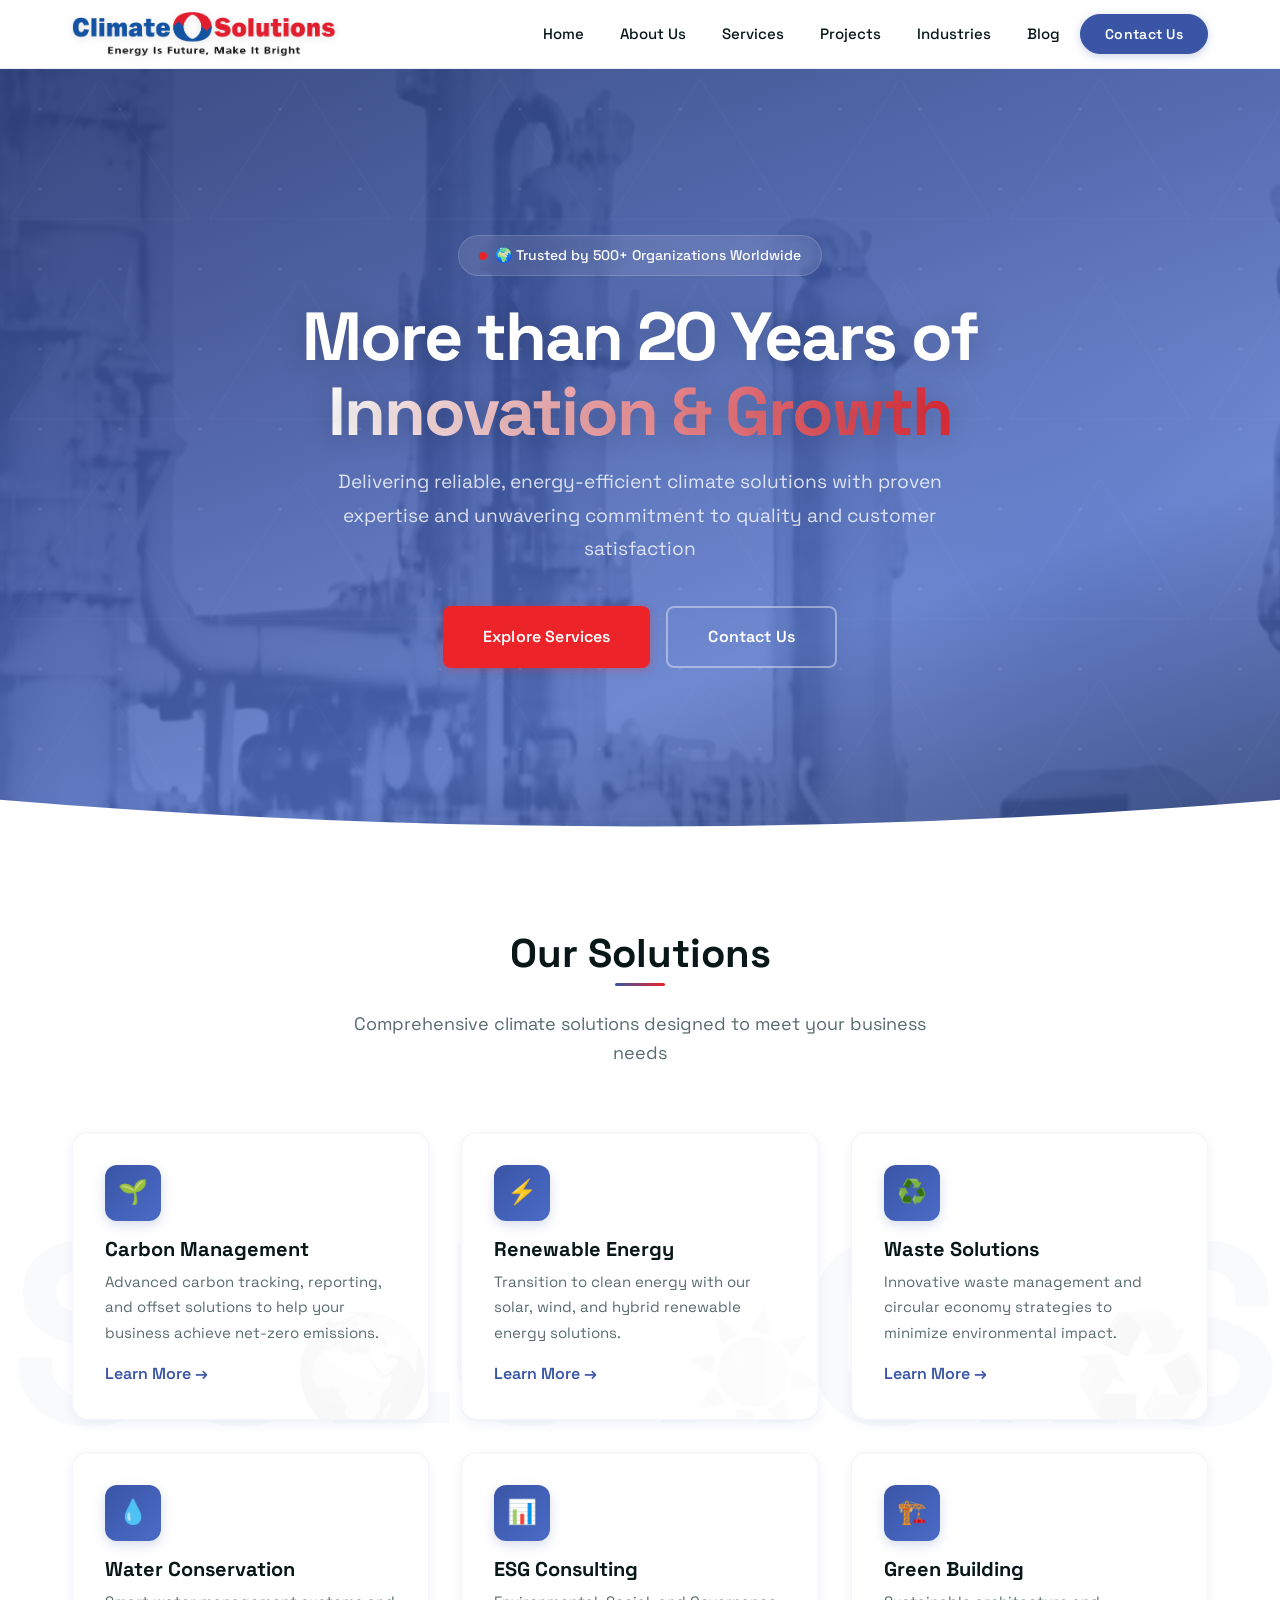
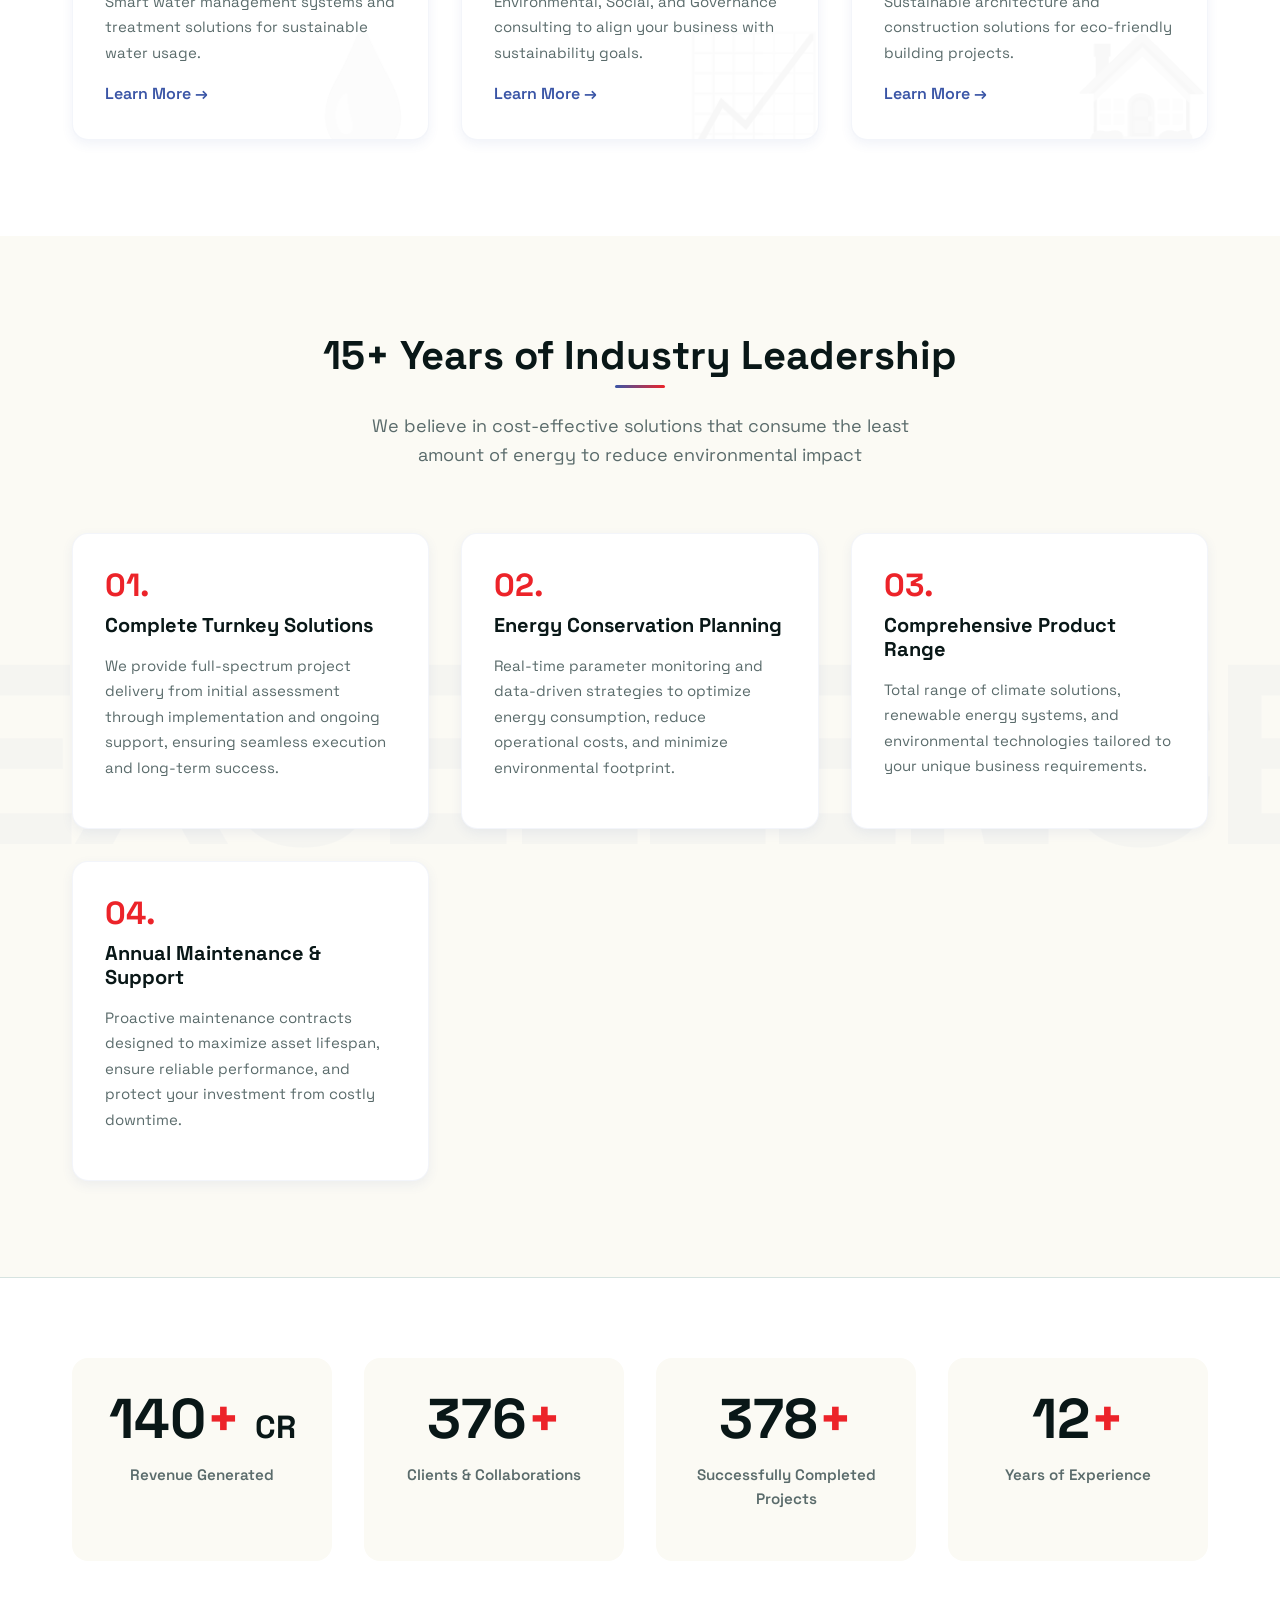
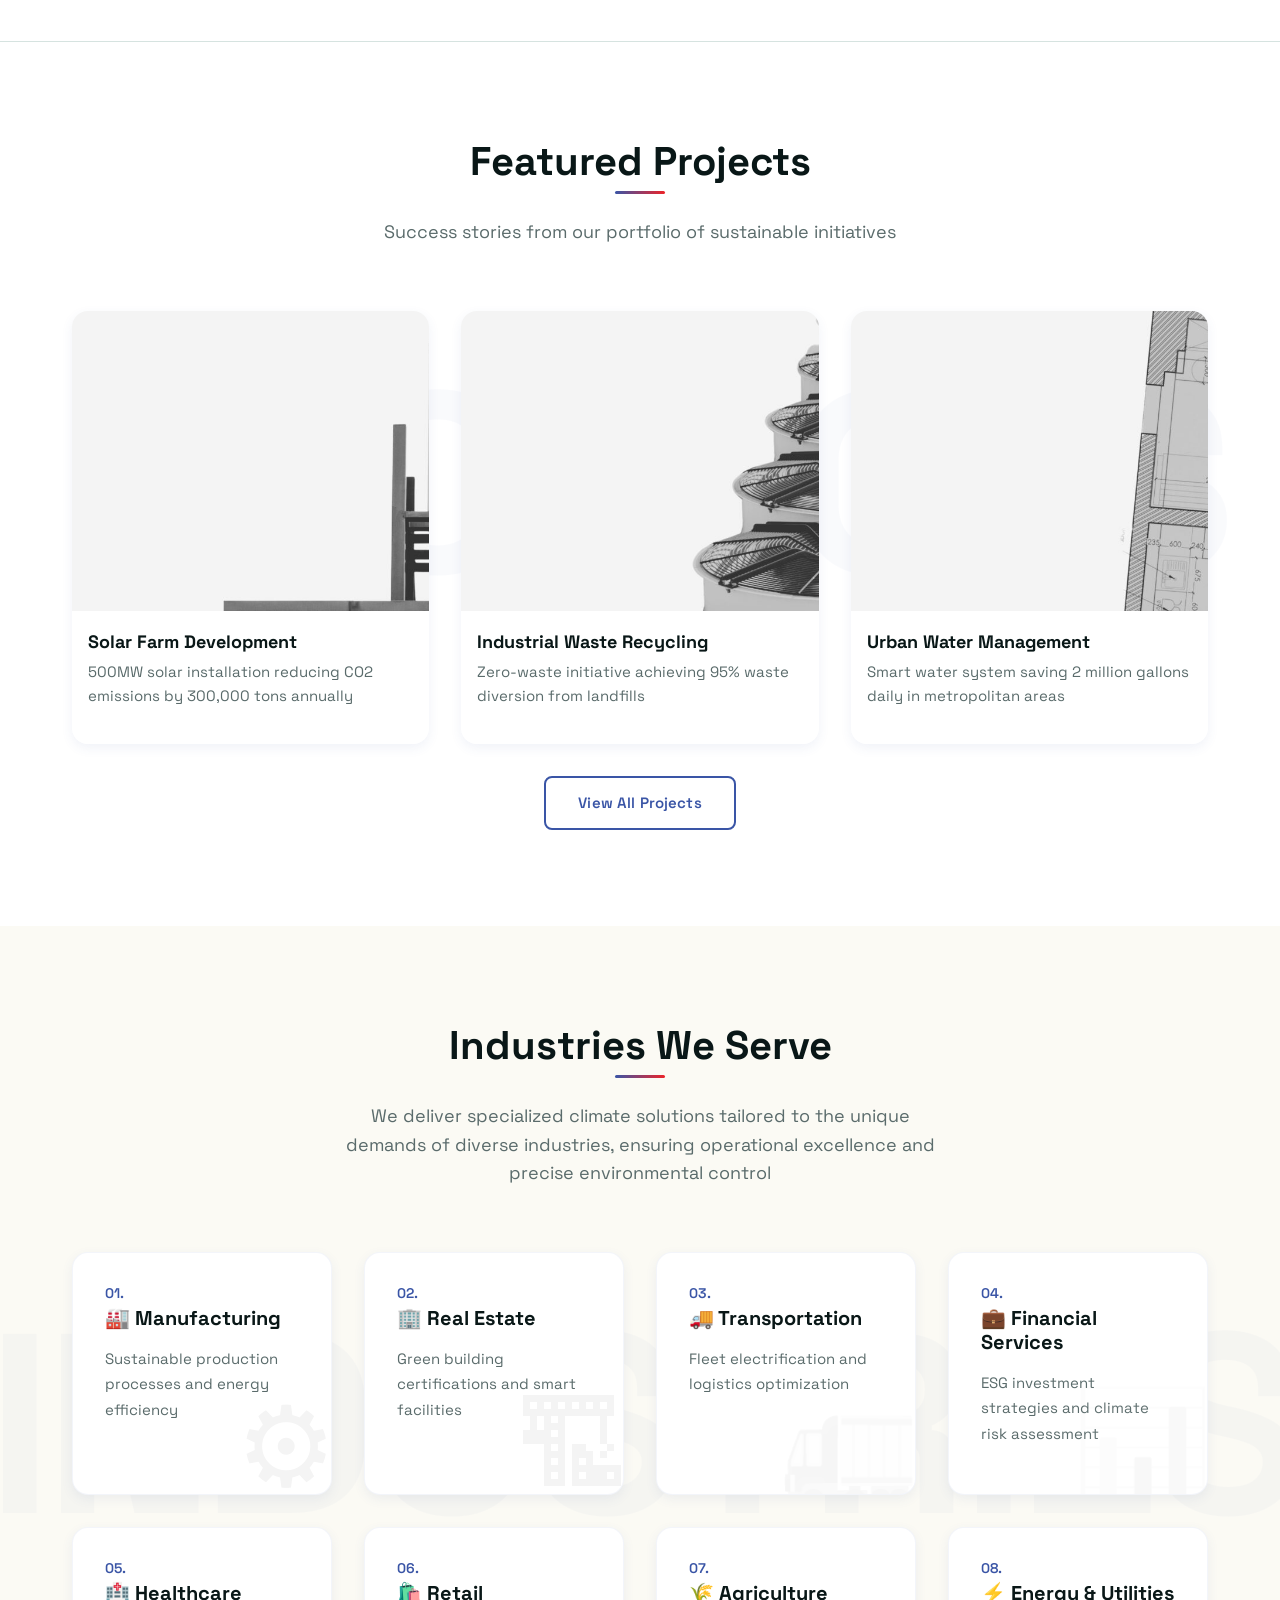
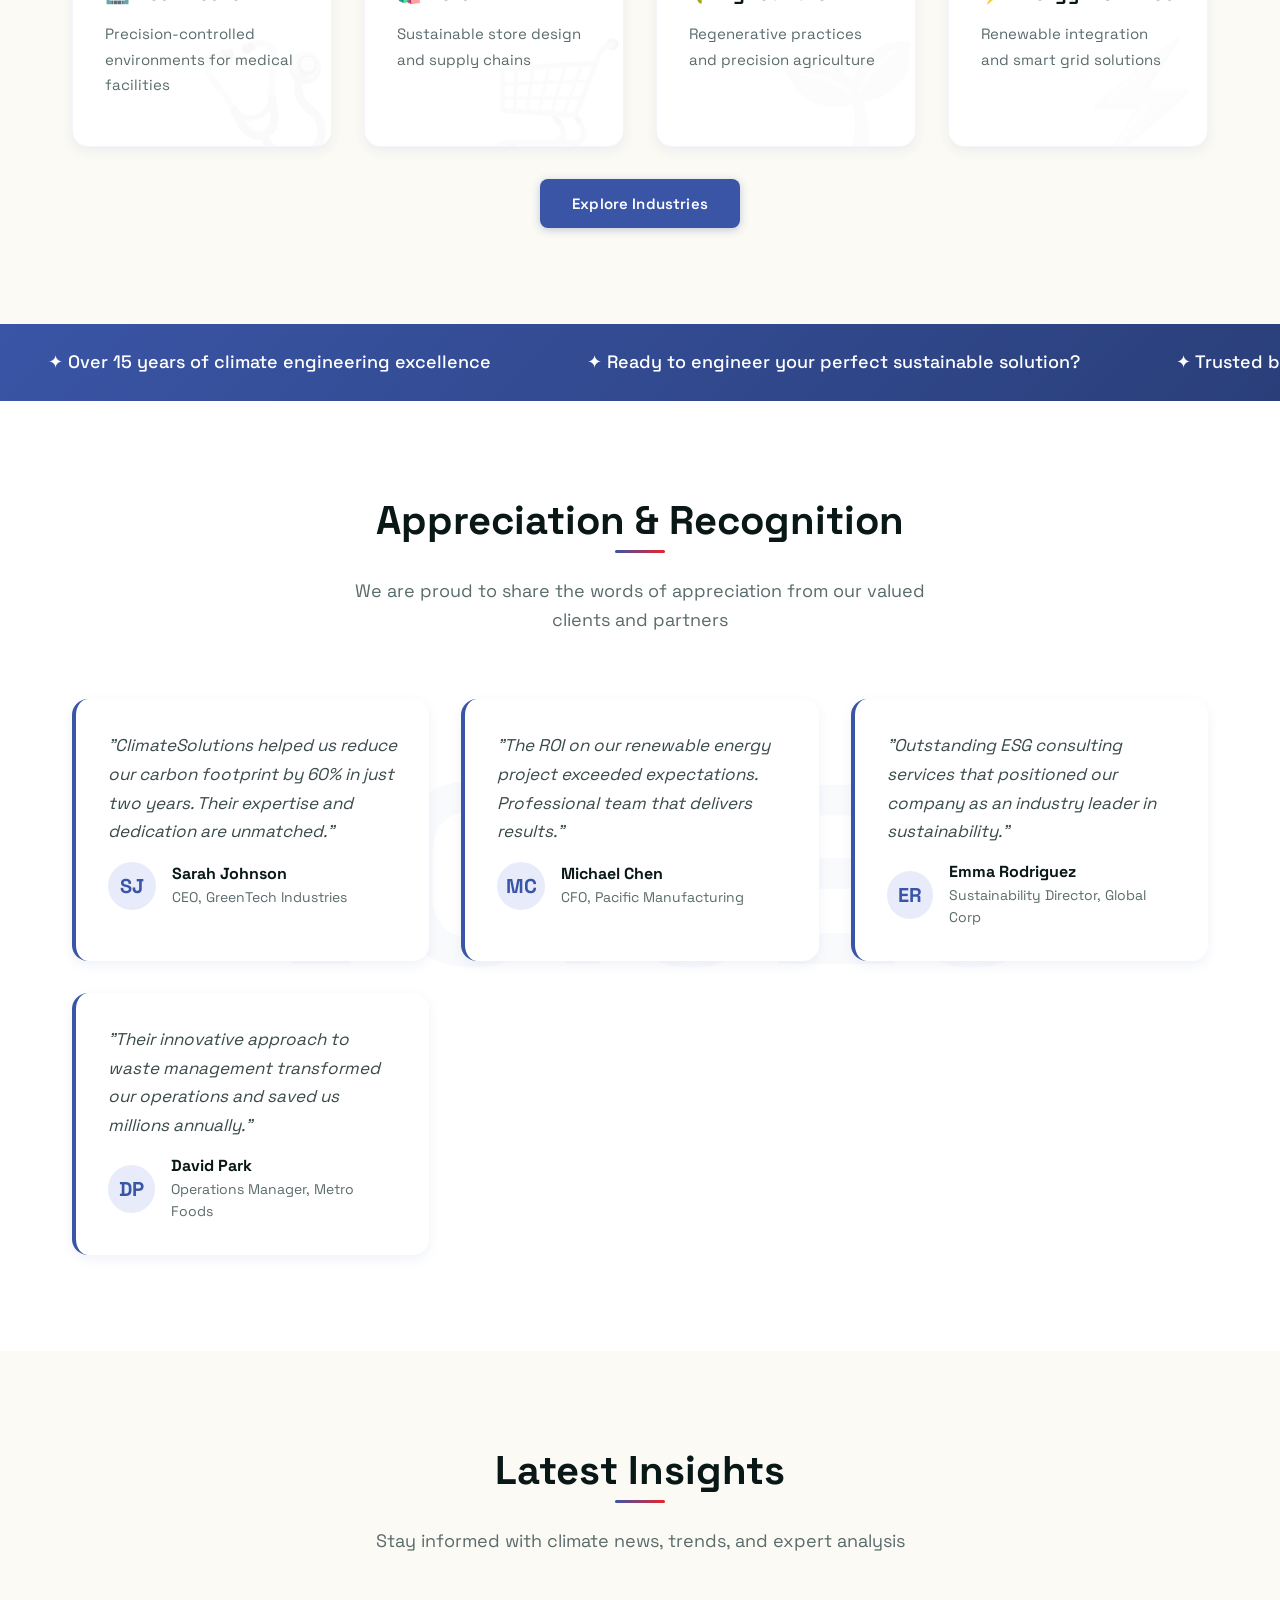
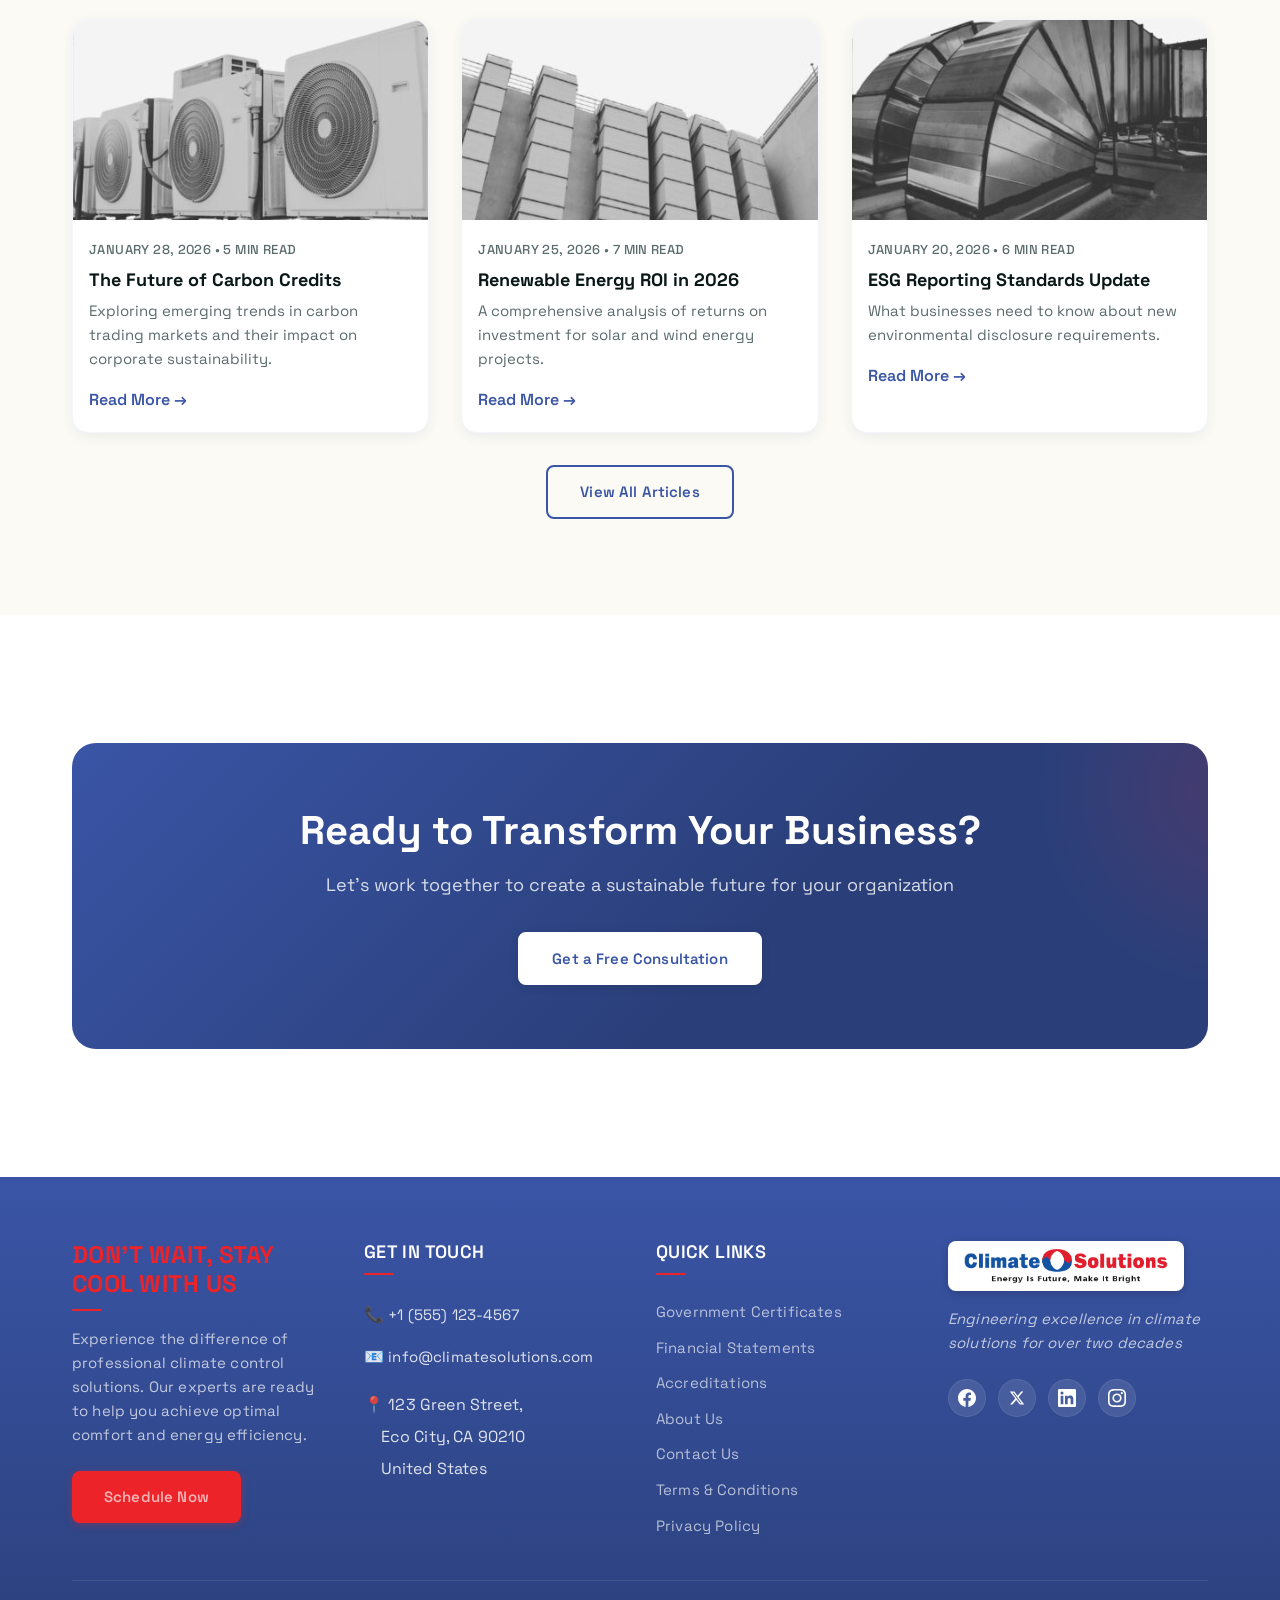
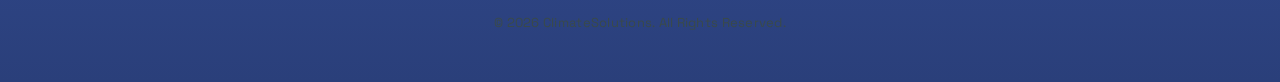
==== commit 24fd6e69: "Changed theme and icon of the website also changed favicon icon" ====
--- a/index.html
+++ b/index.html
@@ -9,8 +9,7 @@
     <meta property="og:description" content="Innovative climate solutions and environmental technologies for businesses worldwide.">
     <meta property="og:type" content="website">
     <title>Climate Solutions - Building a Sustainable Future</title>
-    <link rel="icon" type="image/png" href="assets/images/cropped-Untitled-design-22-32x32.png" sizes="32x32">
-    <link rel="icon" type="image/png" href="assets/images/cropped-Untitled-design-22-192x192.png" sizes="192x192">
+    <link rel="icon" type="image/x-icon" href="assets/images/favicon.ico">
     <link rel="preconnect" href="https://fonts.googleapis.com">
     <link rel="preconnect" href="https://fonts.gstatic.com" crossorigin>
     <link href="https://fonts.googleapis.com/css2?family=Space+Grotesk:wght@300;400;500;600;700&family=Newsreader:ital,opsz,wght@0,6..72,300;0,6..72,400;0,6..72,600;1,6..72,400&family=JetBrains+Mono:wght@400;500;600;700&display=swap" rel="stylesheet">
@@ -20,7 +19,7 @@
     <!-- Navigation -->
     <nav class="navbar">
         <div class="nav-container">
-            <a href="index.html" class="logo"><img src="assets/images/Logo_edited.jpg" alt="ClimateSolutions" style="height: 44px;"></a>
+            <a href="index.html" class="logo"><img src="assets/images/logo_latest.png" alt="ClimateSolutions" style="height: 44px;"></a>
             <ul class="nav-menu">
                 <li><a href="index.html" class="nav-link">Home</a></li>
                 <li><a href="pages/about.html" class="nav-link">About Us</a></li>
@@ -40,10 +39,10 @@
 
     <!-- Hero Section -->
     <section class="hero" style="background-image: url('assets/images/14-scaled-1.jpg'); background-position: center; background-size: cover; background-attachment: fixed;">
-        <div style="position: absolute; inset: 0; background: linear-gradient(160deg, rgba(9, 23, 23, 0.92) 0%, rgba(17, 79, 86, 0.85) 40%, rgba(32, 128, 141, 0.78) 70%, rgba(9, 23, 23, 0.88) 100%); z-index: 1;"></div>
+        <div style="position: absolute; inset: 0; background: linear-gradient(160deg, rgba(42, 63, 122, 0.92) 0%, rgba(58, 85, 166, 0.85) 40%, rgba(74, 107, 199, 0.78) 70%, rgba(42, 63, 122, 0.88) 100%); z-index: 1;"></div>
         <div class="container" style="position: relative; z-index: 2;">
             <div class="hero-badge">🌍 Trusted by 500+ Organizations Worldwide</div>
-            <h1 class="fade-in" style="animation-delay: 0.2s;">More than 20 Years of<br><span style="background: linear-gradient(90deg, #ffffff 0%, rgba(178, 88, 45, 0.9) 100%); -webkit-background-clip: text; -webkit-text-fill-color: transparent; background-clip: text;">Innovation & Growth</span></h1>
+            <h1 class="fade-in" style="animation-delay: 0.2s;">More than 20 Years of<br><span style="background: linear-gradient(90deg, #ffffff 0%, rgba(236, 35, 41, 0.9) 100%); -webkit-background-clip: text; -webkit-text-fill-color: transparent; background-clip: text;">Innovation & Growth</span></h1>
             <p style="max-width: 640px; margin-left: auto; margin-right: auto; margin-bottom: 2.5rem;" class="fade-in" data-delay="0.4s">Delivering reliable, energy-efficient climate solutions with proven expertise and unwavering commitment to quality and customer satisfaction</p>
             <div style="display: flex; gap: 1rem; justify-content: center; flex-wrap: wrap;" class="fade-in" data-delay="0.6s">
                 <a href="pages/services.html" class="btn btn-accent" style="padding: 1rem 2.5rem; font-weight: 600; border-radius: 0.5rem; font-size: 1rem;">Explore Services</a>
@@ -405,7 +404,7 @@
                     </ul>
                 </div>
                 <div class="footer-section">
-                    <img src="assets/images/Logo_edited.jpg" alt="ClimateSolutions" style="height: 50px; margin-bottom: 1rem;">
+                    <img src="assets/images/logo_latest.png" alt="ClimateSolutions" style="height: 50px; margin-bottom: 1rem;">
                     <p style="margin-bottom: 1.5rem; line-height: 1.6; font-style: italic;">Engineering excellence in climate solutions for over two decades</p>
                     <div class="social-links" style="display: flex; gap: 0.75rem; margin-top: 1.5rem;">
                         <a href="#" class="social-link" style="width: 38px; height: 38px; display: flex; align-items: center; justify-content: center; background: rgba(255,255,255,0.1); border-radius: 50%; transition: all 0.3s ease; color: white;" aria-label="Facebook">
--- a/assets/css/styles.css
+++ b/assets/css/styles.css
@@ -1,7 +1,6 @@
 /* ============================================
    Climate Solutions - Modern Design System 2026
-   Inspired by Perplexity Brand Guidelines
-   Turquoise #20808D | Orange #B2582D | Off White #FBFAF4
+   Brand Blue #3A55A6 | Action Red #EC2329 | Off White #FBFAF4
    ============================================ */
 
 /* Reset & Base */
@@ -13,14 +12,14 @@
 
 :root {
     /* Brand Color System — Perplexity-Inspired */
-    --primary-color: #20808D;
-    --primary-dark: #114F56;
-    --primary-light: #2CA0AB;
-    --primary-ultra-light: #DEF7F9;
-    --secondary-color: #B2582D;
-    --secondary-dark: #8F4623;
-    --secondary-light: #BF505C;
-    --accent-color: #B2582D;
+    --primary-color: #3A55A6;
+    --primary-dark: #2A3F7A;
+    --primary-light: #4A6BC7;
+    --primary-ultra-light: #E8ECFA;
+    --secondary-color: #EC2329;
+    --secondary-dark: #C01D22;
+    --secondary-light: #FF4A4F;
+    --accent-color: #EC2329;
     --text-dark: #091717;
     --text-medium: #3a4a4a;
     --text-light: #5a6b6b;
@@ -28,18 +27,18 @@
     --bg-white: #ffffff;
     --border-color: #d6e3e0;
 
-    /* Turquoise Scale */
-    --turquoise-100: #DEF7F9;
-    --turquoise-200: #92DCE2;
-    --turquoise-300: #35BDC8;
-    --turquoise-400: #2CA0AB;
-    --turquoise-500: #20808D;
-    --turquoise-600: #1A6872;
-    --turquoise-700: #114F56;
-    --turquoise-800: #0B363C;
+    /* Blue Scale */
+    --blue-100: #E8ECFA;
+    --blue-200: #B8C4F0;
+    --blue-300: #7A8FD6;
+    --blue-400: #4A6BC7;
+    --blue-500: #3A55A6;
+    --blue-600: #2D4385;
+    --blue-700: #2A3F7A;
+    --blue-800: #1A2850;
 
     /* Warm Accents */
-    --orange: #B2582D;
+    --orange: #EC2329;
     --yellow: #9B6C22;
     --olive: #707C36;
     --warm-red: #BF505C;
@@ -63,10 +62,10 @@
     --transition-smooth: 0.5s cubic-bezier(0.4, 0, 0.2, 1);
 
     /* Shadows */
-    --shadow-sm: 0 1px 3px rgba(32, 128, 141, 0.06);
-    --shadow-md: 0 4px 12px rgba(32, 128, 141, 0.08);
-    --shadow-lg: 0 12px 24px rgba(32, 128, 141, 0.1);
-    --shadow-xl: 0 24px 48px rgba(32, 128, 141, 0.12);
+    --shadow-sm: 0 1px 3px rgba(58, 85, 166, 0.06);
+    --shadow-md: 0 4px 12px rgba(58, 85, 166, 0.08);
+    --shadow-lg: 0 12px 24px rgba(58, 85, 166, 0.1);
+    --shadow-xl: 0 24px 48px rgba(58, 85, 166, 0.12);
 
     /* Radius */
     --radius-sm: 0.5rem;
@@ -138,10 +137,10 @@
    Navigation - Glassmorphism
    ============================================ */
 .navbar {
-    background: rgba(255, 255, 255, 0.92);
+    background: rgba(255, 255, 255, 0.95);
     backdrop-filter: blur(20px);
     -webkit-backdrop-filter: blur(20px);
-    border-bottom: 1px solid rgba(32, 128, 141, 0.08);
+    border-bottom: 1px solid rgba(58, 85, 166, 0.1);
     position: sticky;
     top: 0;
     z-index: 1000;
@@ -149,8 +148,8 @@
 }
 
 .navbar.scrolled {
-    background: rgba(255, 255, 255, 0.97);
-    box-shadow: 0 4px 20px rgba(32, 128, 141, 0.1);
+    background: rgba(255, 255, 255, 0.98);
+    box-shadow: 0 4px 20px rgba(58, 85, 166, 0.15);
 }
 
 .nav-container {
@@ -172,6 +171,7 @@
 
 .logo img {
     transition: transform var(--transition-normal);
+    filter: drop-shadow(0 2px 4px rgba(0, 0, 0, 0.1));
 }
 
 .logo:hover img {
@@ -229,13 +229,14 @@
     transition: all var(--transition-normal);
     text-decoration: none;
     white-space: nowrap;
-    box-shadow: 0 2px 8px rgba(32, 128, 141, 0.2);
+    box-shadow: 0 2px 8px rgba(58, 85, 166, 0.25);
 }
 
 .nav-cta:hover {
-    background: transparent;
-    color: var(--primary-color);
-    box-shadow: none;
+    background: var(--primary-dark);
+    color: #ffffff;
+    border-color: var(--primary-dark);
+    box-shadow: 0 4px 12px rgba(58, 85, 166, 0.35);
     transform: translateY(-1px);
 }
 
@@ -251,7 +252,7 @@
    Hero Section — Homepage
    ============================================ */
 .hero {
-    background: linear-gradient(135deg, #091717 0%, var(--primary-dark) 40%, var(--primary-color) 70%, #091717 100%);
+    background: linear-gradient(135deg, var(--primary-dark) 0%, var(--primary-color) 40%, var(--primary-light) 70%, var(--primary-color) 100%);
     background-size: 300% 300%;
     animation: heroGradient 12s ease infinite;
     color: white;
@@ -276,8 +277,8 @@
     position: absolute;
     inset: 0;
     background:
-        radial-gradient(ellipse 600px 600px at 15% 30%, rgba(178, 88, 45, 0.15) 0%, transparent 70%),
-        radial-gradient(ellipse 500px 500px at 85% 70%, rgba(32, 128, 141, 0.25) 0%, transparent 60%),
+        radial-gradient(ellipse 600px 600px at 15% 30%, rgba(236, 35, 41, 0.15) 0%, transparent 70%),
+        radial-gradient(ellipse 500px 500px at 85% 70%, rgba(58, 85, 166, 0.25) 0%, transparent 60%),
         radial-gradient(ellipse 300px 300px at 50% 10%, rgba(255, 255, 255, 0.06) 0%, transparent 60%);
     pointer-events: none;
     z-index: 1;
@@ -363,15 +364,15 @@
 }
 
 @keyframes pulse {
-    0%, 100% { box-shadow: 0 0 0 0 rgba(178, 88, 45, 0.5); }
-    50% { box-shadow: 0 0 0 8px rgba(178, 88, 45, 0); }
+    0%, 100% { box-shadow: 0 0 0 0 rgba(236, 35, 41, 0.5); }
+    50% { box-shadow: 0 0 0 8px rgba(236, 35, 41, 0); }
 }
 
 /* ============================================
    Sub-Page Hero / Page Header
    ============================================ */
 .page-header {
-    background: linear-gradient(160deg, #091717 0%, var(--primary-dark) 50%, var(--primary-color) 100%);
+    background: linear-gradient(160deg, var(--primary-dark) 0%, var(--primary-color) 50%, var(--primary-light) 100%);
     background-size: 200% 200%;
     animation: heroGradient 10s ease infinite;
     color: white;
@@ -400,7 +401,7 @@
     position: absolute;
     width: 300px;
     height: 300px;
-    border: 2px solid rgba(178, 88, 45, 0.08);
+    border: 2px solid rgba(236, 35, 41, 0.08);
     border-radius: 50%;
     bottom: -120px;
     left: -80px;
@@ -489,13 +490,13 @@
 .btn-primary {
     background: var(--primary-color);
     color: white;
-    box-shadow: 0 2px 8px rgba(32, 128, 141, 0.3);
+    box-shadow: 0 2px 8px rgba(58, 85, 166, 0.3);
 }
 
 .btn-primary:hover {
     background: var(--primary-dark);
     transform: translateY(-2px);
-    box-shadow: 0 6px 20px rgba(32, 128, 141, 0.35);
+    box-shadow: 0 6px 20px rgba(58, 85, 166, 0.35);
     color: white;
 }
 
@@ -515,13 +516,13 @@
 .btn-accent {
     background: var(--secondary-color);
     color: white;
-    box-shadow: 0 2px 8px rgba(178, 88, 45, 0.3);
+    box-shadow: 0 2px 8px rgba(236, 35, 41, 0.3);
 }
 
 .btn-accent:hover {
     background: var(--secondary-dark);
     transform: translateY(-2px);
-    box-shadow: 0 6px 20px rgba(178, 88, 45, 0.35);
+    box-shadow: 0 6px 20px rgba(236, 35, 41, 0.35);
     color: white;
 }
 
@@ -535,7 +536,7 @@
     background: var(--primary-color);
     color: white;
     transform: translateY(-2px);
-    box-shadow: 0 6px 20px rgba(32, 128, 141, 0.25);
+    box-shadow: 0 6px 20px rgba(58, 85, 166, 0.25);
 }
 
 /* ============================================
@@ -610,7 +611,7 @@
     padding: var(--spacing-md);
     box-shadow: var(--shadow-md);
     transition: all var(--transition-normal);
-    border: 1px solid rgba(32, 128, 141, 0.06);
+    border: 1px solid rgba(58, 85, 166, 0.06);
     position: relative;
     overflow: hidden;
 }
@@ -697,7 +698,7 @@
     font-size: 1.5rem;
     color: white;
     margin-bottom: var(--spacing-sm);
-    box-shadow: 0 4px 12px rgba(32, 128, 141, 0.2);
+    box-shadow: 0 4px 12px rgba(58, 85, 166, 0.2);
 }
 
 .card h3 {
@@ -776,7 +777,7 @@
    CTA Banner
    ============================================ */
 .cta-banner {
-    background: linear-gradient(135deg, var(--primary-color) 0%, var(--primary-dark) 60%, #0B363C 100%);
+    background: linear-gradient(135deg, var(--primary-color) 0%, var(--primary-dark) 60%, var(--primary-dark) 100%);
     color: white;
     text-align: center;
     padding: var(--spacing-lg) var(--spacing-md);
@@ -793,7 +794,7 @@
     right: -20%;
     width: 400px;
     height: 400px;
-    background: radial-gradient(circle, rgba(178, 88, 45, 0.15) 0%, transparent 70%);
+    background: radial-gradient(circle, rgba(236, 35, 41, 0.15) 0%, transparent 70%);
     pointer-events: none;
 }
 
@@ -814,7 +815,7 @@
    Footer - Deep Brand Blue, Professional
    ============================================ */
 .footer {
-    background: linear-gradient(180deg, #0B363C 0%, #091717 100%);
+    background: linear-gradient(180deg, var(--primary-color) 0%, var(--primary-dark) 100%);
     color: rgba(255, 255, 255, 0.85);
     padding: var(--spacing-lg) 0 var(--spacing-md);
     font-family: var(--font-primary);
@@ -857,6 +858,13 @@
     line-height: 1.7;
 }
 
+.footer-section img {
+    background: white;
+    padding: 0.5rem 1rem;
+    border-radius: var(--radius-sm);
+    box-shadow: 0 2px 8px rgba(0, 0, 0, 0.2);
+}
+
 .footer-section ul {
     list-style: none;
 }
@@ -916,7 +924,7 @@
 .form-control:focus {
     outline: none;
     border-color: var(--primary-color);
-    box-shadow: 0 0 0 3px rgba(32, 128, 141, 0.12);
+    box-shadow: 0 0 0 3px rgba(58, 85, 166, 0.12);
 }
 
 .form-control::placeholder {
@@ -989,7 +997,7 @@
     overflow: hidden;
     box-shadow: var(--shadow-md);
     transition: all var(--transition-normal);
-    border: 1px solid rgba(32, 128, 141, 0.06);
+    border: 1px solid rgba(58, 85, 166, 0.06);
 }
 
 .blog-card:hover {
@@ -1060,7 +1068,7 @@
     color: white;
     font-size: 1.25rem;
     flex-shrink: 0;
-    box-shadow: 0 4px 12px rgba(32, 128, 141, 0.2);
+    box-shadow: 0 4px 12px rgba(58, 85, 166, 0.2);
 }
 
 .contact-details h4 {
@@ -1115,7 +1123,7 @@
     background: var(--primary-color);
     border-color: var(--primary-color);
     transform: translateY(-3px);
-    box-shadow: 0 4px 12px rgba(32, 128, 141, 0.3);
+    box-shadow: 0 4px 12px rgba(58, 85, 166, 0.3);
 }
 
 /* ============================================
@@ -1139,7 +1147,7 @@
 .stat-card:hover {
     transform: translateY(-5px);
     box-shadow: var(--shadow-lg);
-    border-color: rgba(32, 128, 141, 0.1);
+    border-color: rgba(58, 85, 166, 0.1);
 }
 
 /* ============================================
@@ -1273,6 +1281,6 @@
 ::-webkit-scrollbar-thumb:hover { background: var(--primary-dark); }
 
 ::selection {
-    background: rgba(32, 128, 141, 0.2);
+    background: rgba(58, 85, 166, 0.2);
     color: var(--text-dark);
 }
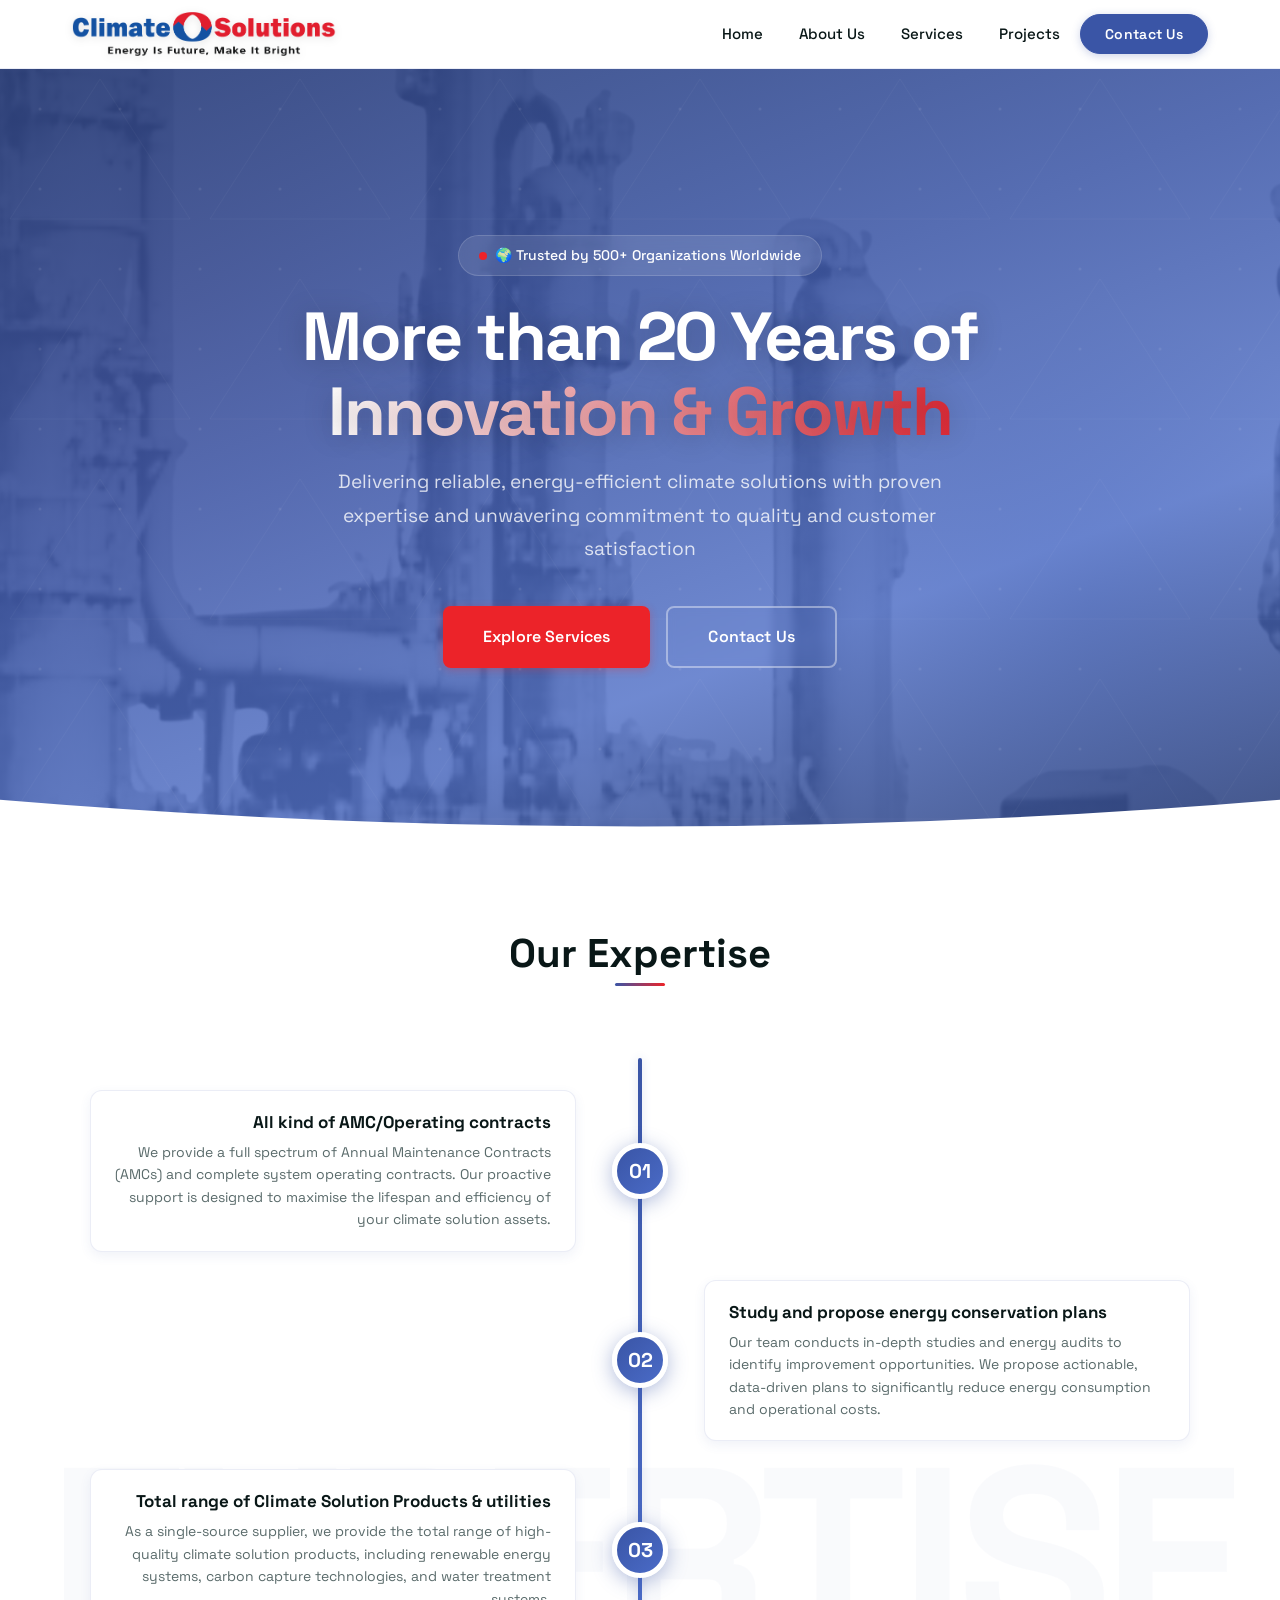
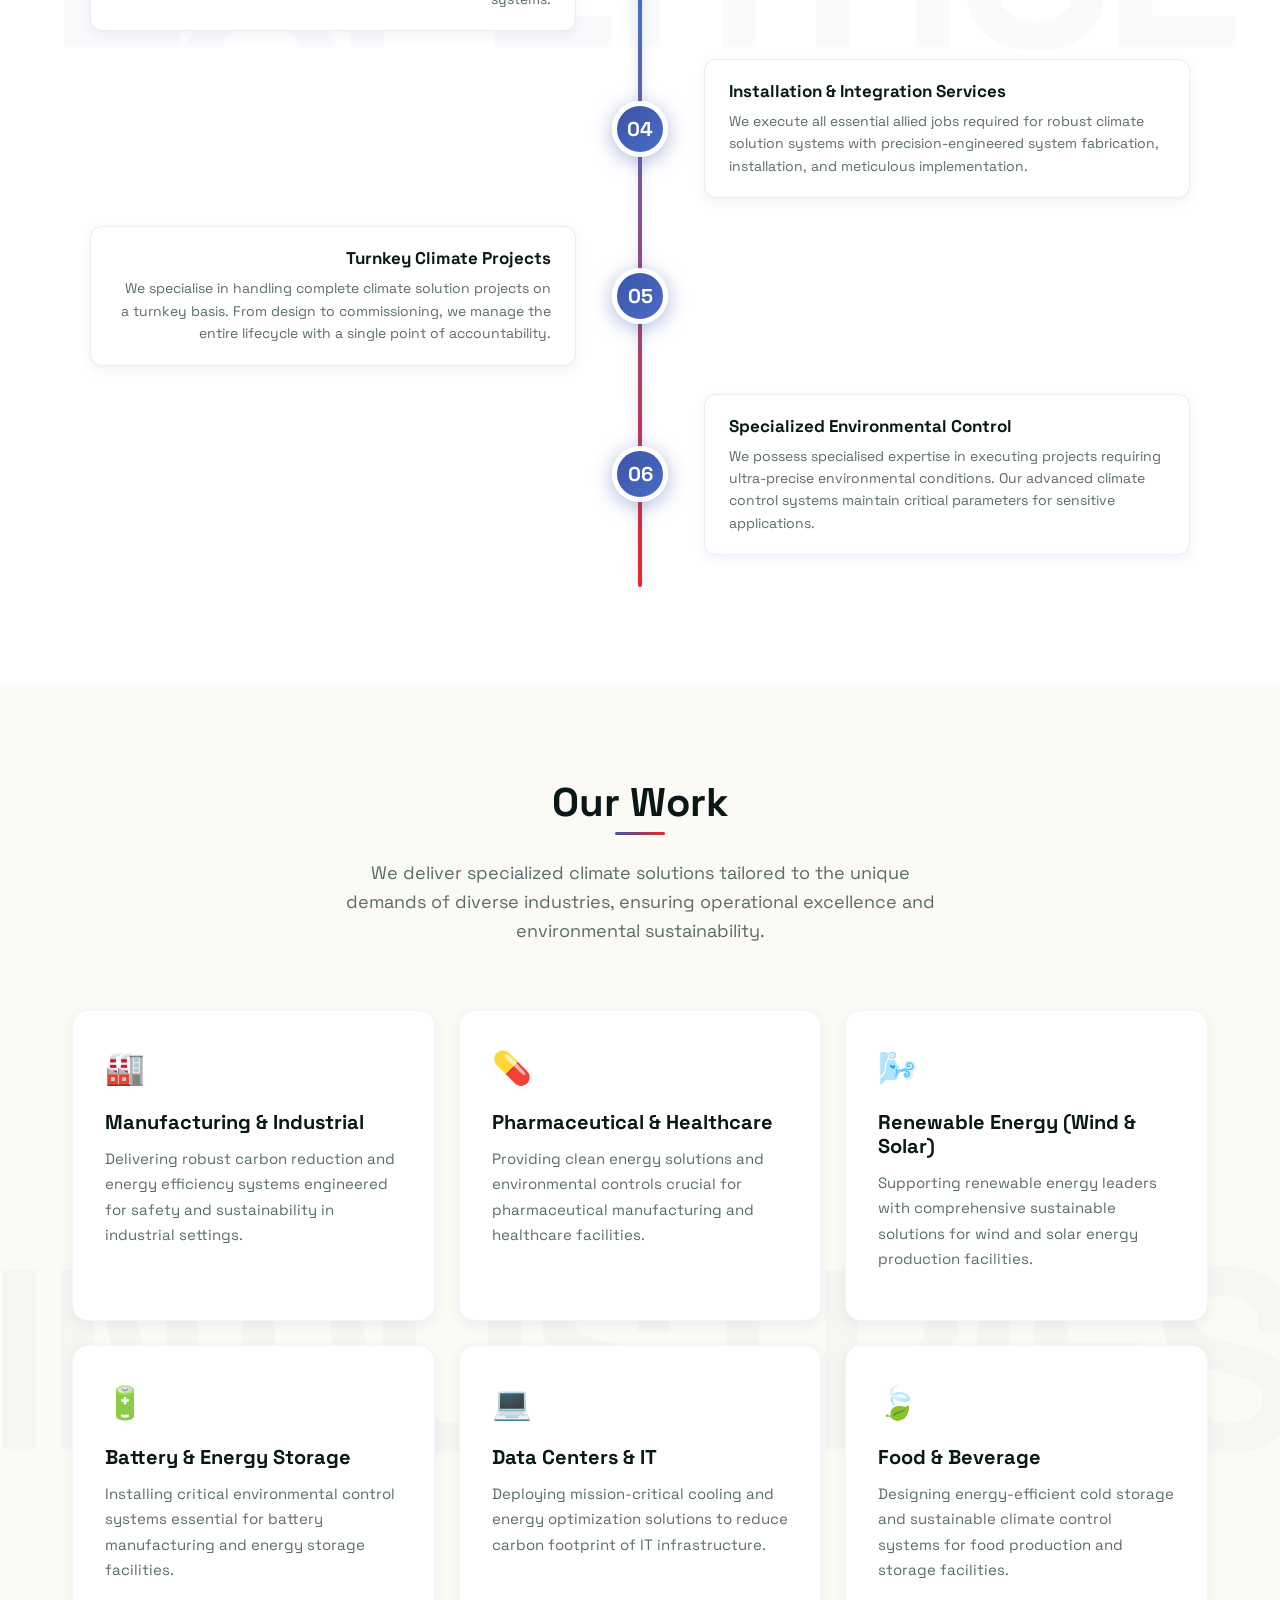
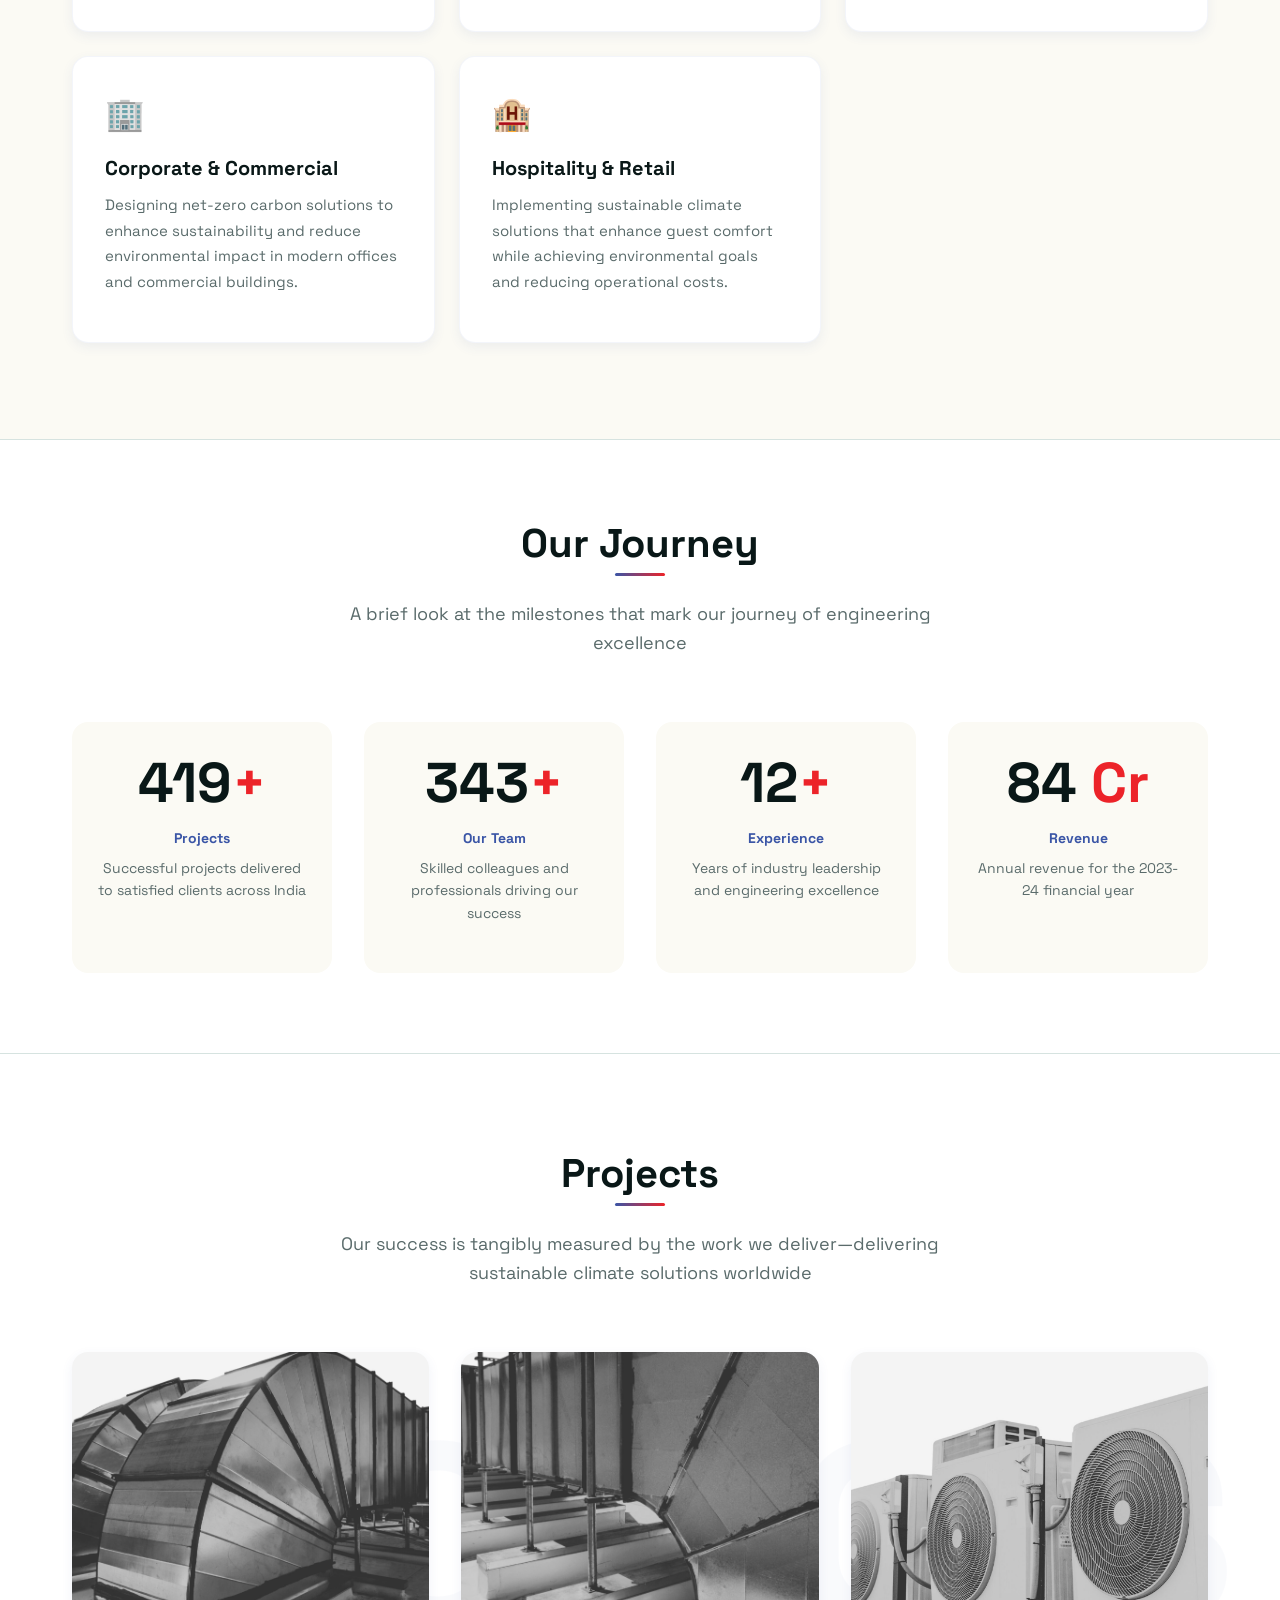
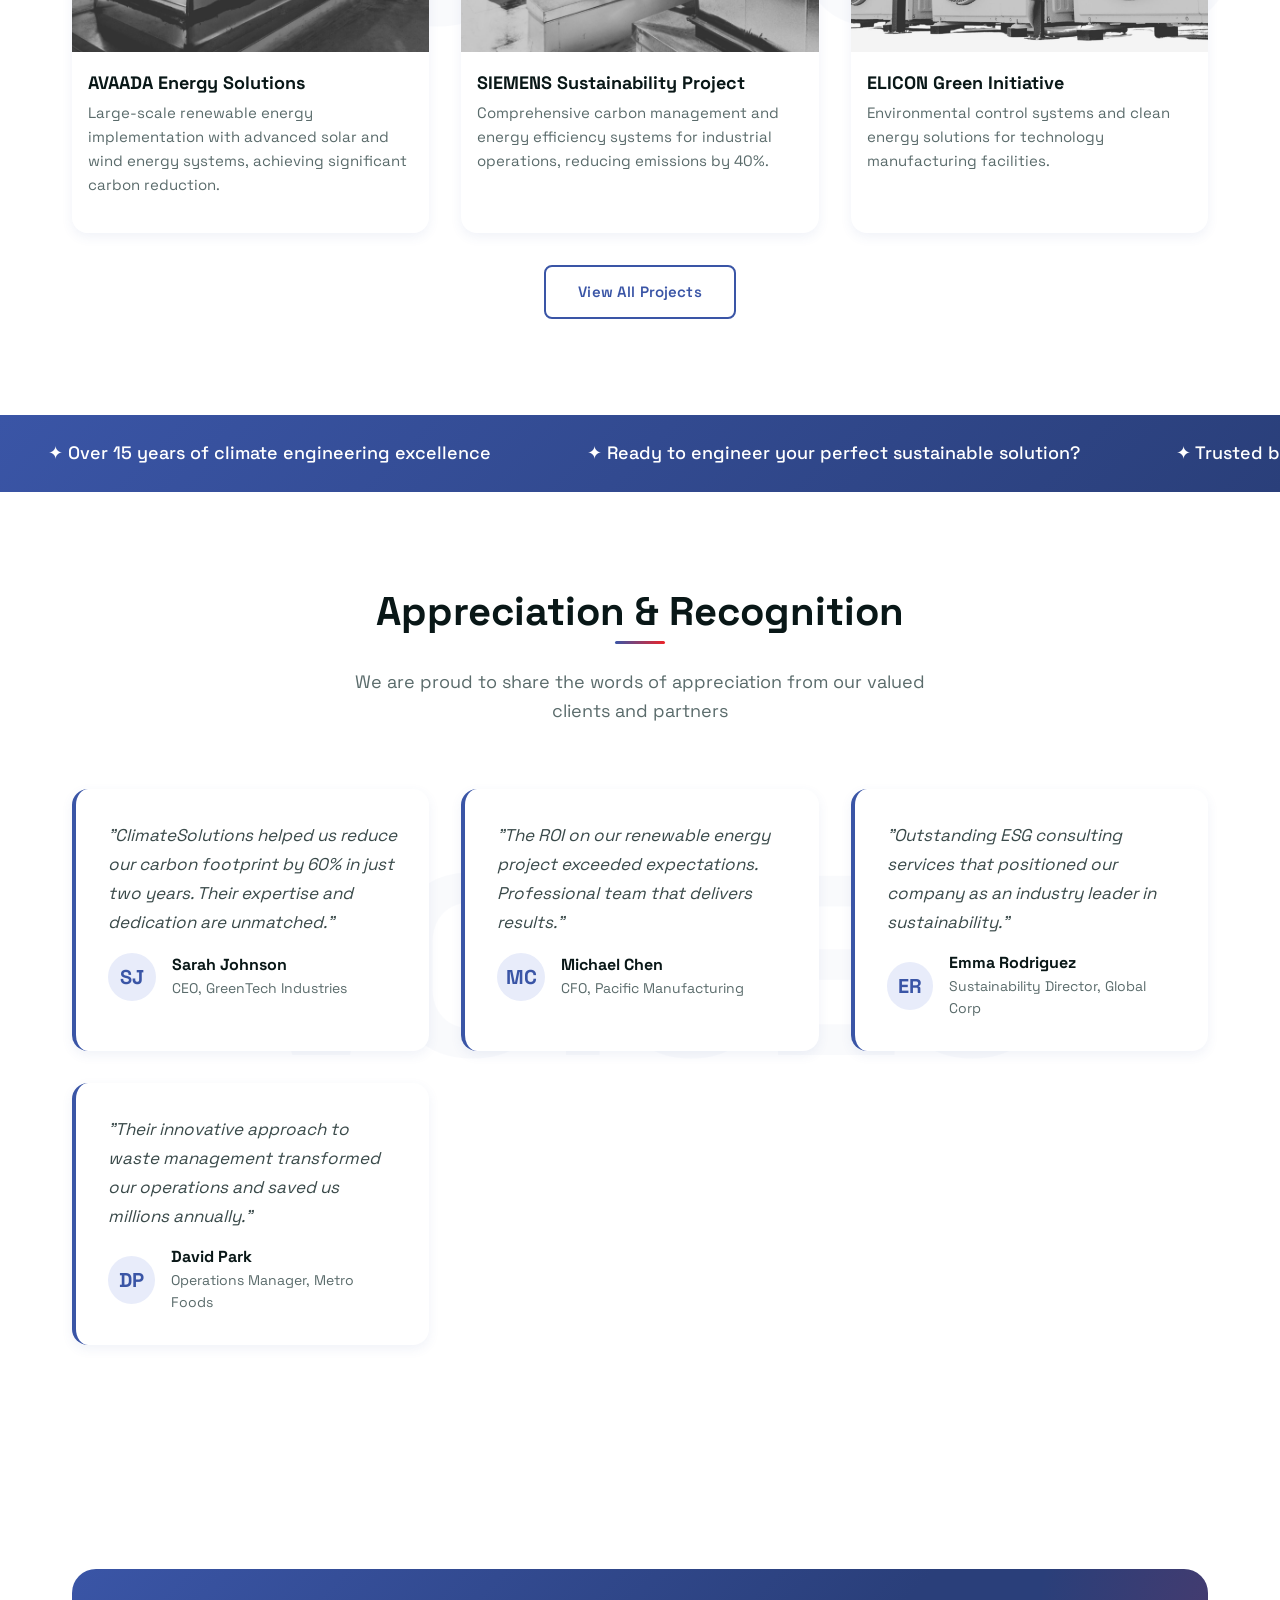
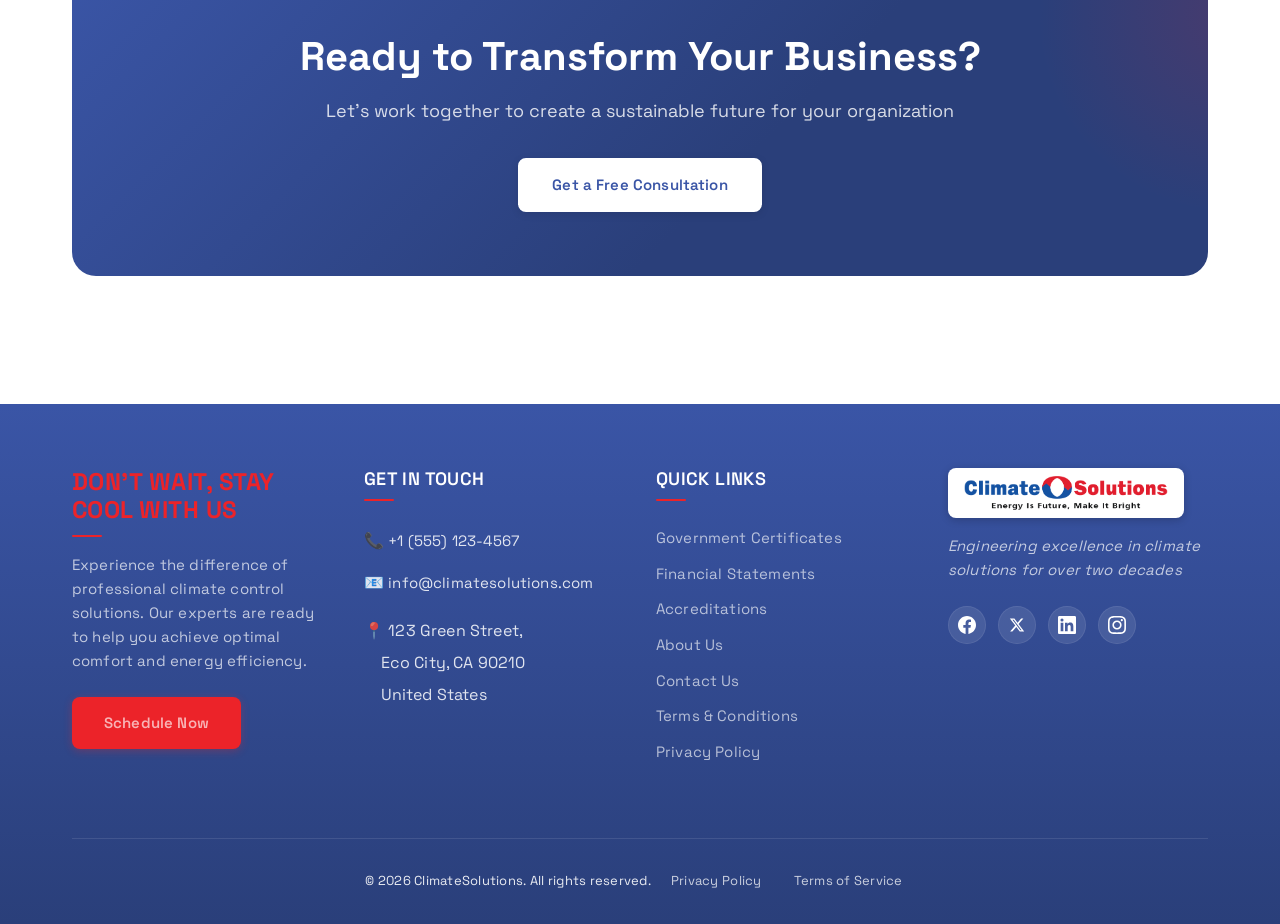
==== commit 4ac0c52d: "Updated design as per the feedback" ====
--- a/index.html
+++ b/index.html
@@ -25,8 +25,6 @@
                 <li><a href="pages/about.html" class="nav-link">About Us</a></li>
                 <li><a href="pages/services.html" class="nav-link">Services</a></li>
                 <li><a href="pages/projects.html" class="nav-link">Projects</a></li>
-                <li><a href="pages/industries.html" class="nav-link">Industries</a></li>
-                <li><a href="pages/blog.html" class="nav-link">Blog</a></li>
                 <li><a href="pages/contact.html" class="nav-cta">Contact Us</a></li>
             </ul>
             <div class="nav-toggle">
@@ -54,205 +52,209 @@
         </svg>
     </section>
 
-    <!-- Services Overview -->
-    <section class="section section-watermark" data-section-watermark="SOLUTIONS">
-        <div class="container">
-            <div class="section-title">
-                <h2>Our Solutions</h2>
-                <p>Comprehensive climate solutions designed to meet your business needs</p>
-            </div>
-            <div class="grid grid-3">
-                <div class="card" data-watermark="🌍">
-                    <div class="card-icon">🌱</div>
-                    <h3>Carbon Management</h3>
-                    <p>Advanced carbon tracking, reporting, and offset solutions to help your business achieve net-zero emissions.</p>
-                    <a href="pages/services.html" style="color: var(--primary-color); font-weight: 600;">Learn More →</a>
-                </div>
-                <div class="card" data-watermark="☀️">
-                    <div class="card-icon">⚡</div>
-                    <h3>Renewable Energy</h3>
-                    <p>Transition to clean energy with our solar, wind, and hybrid renewable energy solutions.</p>
-                    <a href="pages/services.html" style="color: var(--primary-color); font-weight: 600;">Learn More →</a>
-                </div>
-                <div class="card" data-watermark="♻️">
-                    <div class="card-icon">♻️</div>
-                    <h3>Waste Solutions</h3>
-                    <p>Innovative waste management and circular economy strategies to minimize environmental impact.</p>
-                    <a href="pages/services.html" style="color: var(--primary-color); font-weight: 600;">Learn More →</a>
-                </div>
-                <div class="card" data-watermark="💧">
-                    <div class="card-icon">💧</div>
-                    <h3>Water Conservation</h3>
-                    <p>Smart water management systems and treatment solutions for sustainable water usage.</p>
-                    <a href="pages/services.html" style="color: var(--primary-color); font-weight: 600;">Learn More →</a>
-                </div>
-                <div class="card" data-watermark="📈">
-                    <div class="card-icon">📊</div>
-                    <h3>ESG Consulting</h3>
-                    <p>Environmental, Social, and Governance consulting to align your business with sustainability goals.</p>
-                    <a href="pages/services.html" style="color: var(--primary-color); font-weight: 600;">Learn More →</a>
-                </div>
-                <div class="card" data-watermark="🏠">
-                    <div class="card-icon">🏗️</div>
-                    <h3>Green Building</h3>
-                    <p>Sustainable architecture and construction solutions for eco-friendly building projects.</p>
-                    <a href="pages/services.html" style="color: var(--primary-color); font-weight: 600;">Learn More →</a>
-                </div>
-            </div>
-        </div>
-    </section>
-
-    <!-- Why Choose Us -->
-    <section class="section section-light section-watermark" data-section-watermark="EXCELLENCE">
-        <div class="container">
-            <div class="section-title">
-                <h2>15+ Years of Industry Leadership</h2>
-                <p>We believe in cost-effective solutions that consume the least amount of energy to reduce environmental impact</p>
-            </div>
-            <div class="grid grid-2">
-                <div class="card">
-                    <h3 style="color: var(--secondary-color); font-size: 2rem; margin-bottom: 0.5rem; font-weight: 800;">01.</h3>
-                    <h4 style="margin-bottom: 1rem;">Complete Turnkey Solutions</h4>
-                    <p>We provide full-spectrum project delivery from initial assessment through implementation and ongoing support, ensuring seamless execution and long-term success.</p>
-                </div>
-                <div class="card">
-                    <h3 style="color: var(--secondary-color); font-size: 2rem; margin-bottom: 0.5rem; font-weight: 800;">02.</h3>
-                    <h4 style="margin-bottom: 1rem;">Energy Conservation Planning</h4>
-                    <p>Real-time parameter monitoring and data-driven strategies to optimize energy consumption, reduce operational costs, and minimize environmental footprint.</p>
-                </div>
-                <div class="card">
-                    <h3 style="color: var(--secondary-color); font-size: 2rem; margin-bottom: 0.5rem; font-weight: 800;">03.</h3>
-                    <h4 style="margin-bottom: 1rem;">Comprehensive Product Range</h4>
-                    <p>Total range of climate solutions, renewable energy systems, and environmental technologies tailored to your unique business requirements.</p>
-                </div>
-                <div class="card">
-                    <h3 style="color: var(--secondary-color); font-size: 2rem; margin-bottom: 0.5rem; font-weight: 800;">04.</h3>
-                    <h4 style="margin-bottom: 1rem;">Annual Maintenance & Support</h4>
-                    <p>Proactive maintenance contracts designed to maximize asset lifespan, ensure reliable performance, and protect your investment from costly downtime.</p>
-                </div>
-            </div>
-        </div>
-    </section>
-
-    <!-- Stats Section -->
+    <!-- Expertise Section -->
+    <section class="section section-watermark" data-section-watermark="EXPERTISE">
+        <div class="container">
+            <div class="section-title">
+                <h2>Our Expertise</h2>
+            </div>
+            <div class="expertise-timeline">
+                <div class="timeline-item">
+                    <div class="timeline-content">
+                        <h3>All kind of AMC/Operating contracts</h3>
+                        <p>We provide a full spectrum of Annual Maintenance Contracts (AMCs) and complete system operating contracts. Our proactive support is designed to maximise the lifespan and efficiency of your climate solution assets.</p>
+                    </div>
+                    <div class="timeline-marker">
+                        <div class="timeline-number">01</div>
+                    </div>
+                    <div class="timeline-content"></div>
+                </div>
+
+                <div class="timeline-item">
+                    <div class="timeline-content"></div>
+                    <div class="timeline-marker">
+                        <div class="timeline-number">02</div>
+                    </div>
+                    <div class="timeline-content">
+                        <h3>Study and propose energy conservation plans</h3>
+                        <p>Our team conducts in-depth studies and energy audits to identify improvement opportunities. We propose actionable, data-driven plans to significantly reduce energy consumption and operational costs.</p>
+                    </div>
+                </div>
+
+                <div class="timeline-item">
+                    <div class="timeline-content">
+                        <h3>Total range of Climate Solution Products & utilities</h3>
+                        <p>As a single-source supplier, we provide the total range of high-quality climate solution products, including renewable energy systems, carbon capture technologies, and water treatment systems.</p>
+                    </div>
+                    <div class="timeline-marker">
+                        <div class="timeline-number">03</div>
+                    </div>
+                    <div class="timeline-content"></div>
+                </div>
+
+                <div class="timeline-item">
+                    <div class="timeline-content"></div>
+                    <div class="timeline-marker">
+                        <div class="timeline-number">04</div>
+                    </div>
+                    <div class="timeline-content">
+                        <h3>Installation & Integration Services</h3>
+                        <p>We execute all essential allied jobs required for robust climate solution systems with precision-engineered system fabrication, installation, and meticulous implementation.</p>
+                    </div>
+                </div>
+
+                <div class="timeline-item">
+                    <div class="timeline-content">
+                        <h3>Turnkey Climate Projects</h3>
+                        <p>We specialise in handling complete climate solution projects on a turnkey basis. From design to commissioning, we manage the entire lifecycle with a single point of accountability.</p>
+                    </div>
+                    <div class="timeline-marker">
+                        <div class="timeline-number">05</div>
+                    </div>
+                    <div class="timeline-content"></div>
+                </div>
+
+                <div class="timeline-item">
+                    <div class="timeline-content"></div>
+                    <div class="timeline-marker">
+                        <div class="timeline-number">06</div>
+                    </div>
+                    <div class="timeline-content">
+                        <h3>Specialized Environmental Control</h3>
+                        <p>We possess specialised expertise in executing projects requiring ultra-precise environmental conditions. Our advanced climate control systems maintain critical parameters for sensitive applications.</p>
+                    </div>
+                </div>
+            </div>
+        </div>
+    </section>
+
+    <!-- Our Work -->
+    <section class="section section-light section-watermark" data-section-watermark="INDUSTRIES">
+        <div class="container">
+            <div class="section-title">
+                <h2>Our Work</h2>
+                <p>We deliver specialized climate solutions tailored to the unique demands of diverse industries, ensuring operational excellence and environmental sustainability.</p>
+            </div>
+            <div class="grid grid-2" style="gap: 1.5rem;">
+                <div class="card">
+                    <div style="font-size: 2rem; margin-bottom: 1rem; color: var(--primary-color);">🏭</div>
+                    <h4 style="margin-bottom: 0.75rem; font-weight: 700;">Manufacturing & Industrial</h4>
+                    <p>Delivering robust carbon reduction and energy efficiency systems engineered for safety and sustainability in industrial settings.</p>
+                </div>
+                <div class="card">
+                    <div style="font-size: 2rem; margin-bottom: 1rem; color: var(--primary-color);">💊</div>
+                    <h4 style="margin-bottom: 0.75rem; font-weight: 700;">Pharmaceutical & Healthcare</h4>
+                    <p>Providing clean energy solutions and environmental controls crucial for pharmaceutical manufacturing and healthcare facilities.</p>
+                </div>
+                <div class="card">
+                    <div style="font-size: 2rem; margin-bottom: 1rem; color: var(--primary-color);">🌬️</div>
+                    <h4 style="margin-bottom: 0.75rem; font-weight: 700;">Renewable Energy (Wind & Solar)</h4>
+                    <p>Supporting renewable energy leaders with comprehensive sustainable solutions for wind and solar energy production facilities.</p>
+                </div>
+                <div class="card">
+                    <div style="font-size: 2rem; margin-bottom: 1rem; color: var(--primary-color);">🔋</div>
+                    <h4 style="margin-bottom: 0.75rem; font-weight: 700;">Battery & Energy Storage</h4>
+                    <p>Installing critical environmental control systems essential for battery manufacturing and energy storage facilities.</p>
+                </div>
+                <div class="card">
+                    <div style="font-size: 2rem; margin-bottom: 1rem; color: var(--primary-color);">💻</div>
+                    <h4 style="margin-bottom: 0.75rem; font-weight: 700;">Data Centers & IT</h4>
+                    <p>Deploying mission-critical cooling and energy optimization solutions to reduce carbon footprint of IT infrastructure.</p>
+                </div>
+                <div class="card">
+                    <div style="font-size: 2rem; margin-bottom: 1rem; color: var(--primary-color);">🍃</div>
+                    <h4 style="margin-bottom: 0.75rem; font-weight: 700;">Food & Beverage</h4>
+                    <p>Designing energy-efficient cold storage and sustainable climate control systems for food production and storage facilities.</p>
+                </div>
+                <div class="card">
+                    <div style="font-size: 2rem; margin-bottom: 1rem; color: var(--primary-color);">🏢</div>
+                    <h4 style="margin-bottom: 0.75rem; font-weight: 700;">Corporate & Commercial</h4>
+                    <p>Designing net-zero carbon solutions to enhance sustainability and reduce environmental impact in modern offices and commercial buildings.</p>
+                </div>
+                <div class="card">
+                    <div style="font-size: 2rem; margin-bottom: 1rem; color: var(--primary-color);">🏨</div>
+                    <h4 style="margin-bottom: 0.75rem; font-weight: 700;">Hospitality & Retail</h4>
+                    <p>Implementing sustainable climate solutions that enhance guest comfort while achieving environmental goals and reducing operational costs.</p>
+                </div>
+            </div>
+        </div>
+    </section>
+
+    <!-- Stats Section - Our Journey -->
     <section class="section stats-section" style="padding: 5rem 0;">
         <div class="container">
+            <div class="section-title">
+                <h2>Our Journey</h2>
+                <p>A brief look at the milestones that mark our journey of engineering excellence</p>
+            </div>
             <div style="display: grid; grid-template-columns: repeat(4, 1fr); gap: 2rem; text-align: center;">
                 <div class="stat-card">
                     <h2 style="color: var(--text-dark); font-size: 3.5rem; font-weight: 700; margin-bottom: 0.5rem; font-family: var(--font-heading); line-height: 1;">
-                        <span class="stat-counter" data-target="160">0</span><span style="color: var(--secondary-color);">+</span> <span style="font-size: 2rem;">CR</span>
+                        <span class="stat-counter" data-target="510">0</span><span style="color: var(--secondary-color);">+</span>
                     </h2>
-                    <p style="font-size: 0.95rem; color: var(--text-light); font-weight: 600; margin-top: 1rem;">Revenue Generated</p>
+                    <p style="font-size: 0.875rem; color: var(--primary-color); font-weight: 700; margin-top: 1rem; margin-bottom: 0.5rem;">Projects</p>
+                    <p style="font-size: 0.875rem; color: var(--text-light); font-weight: 400;">Successful projects delivered to satisfied clients across India</p>
                 </div>
                 <div class="stat-card">
                     <h2 style="color: var(--text-dark); font-size: 3.5rem; font-weight: 700; margin-bottom: 0.5rem; font-family: var(--font-heading); line-height: 1;">
                         <span class="stat-counter" data-target="460">0</span><span style="color: var(--secondary-color);">+</span>
                     </h2>
-                    <p style="font-size: 0.95rem; color: var(--text-light); font-weight: 600; margin-top: 1rem;">Clients & Collaborations</p>
-                </div>
-                <div class="stat-card">
-                    <h2 style="color: var(--text-dark); font-size: 3.5rem; font-weight: 700; margin-bottom: 0.5rem; font-family: var(--font-heading); line-height: 1;">
-                        <span class="stat-counter" data-target="510">0</span><span style="color: var(--secondary-color);">+</span>
-                    </h2>
-                    <p style="font-size: 0.95rem; color: var(--text-light); font-weight: 600; margin-top: 1rem;">Successfully Completed Projects</p>
+                    <p style="font-size: 0.875rem; color: var(--primary-color); font-weight: 700; margin-top: 1rem; margin-bottom: 0.5rem;">Our Team</p>
+                    <p style="font-size: 0.875rem; color: var(--text-light); font-weight: 400;">Skilled colleagues and professionals driving our success</p>
                 </div>
                 <div class="stat-card">
                     <h2 style="color: var(--text-dark); font-size: 3.5rem; font-weight: 700; margin-bottom: 0.5rem; font-family: var(--font-heading); line-height: 1;">
                         <span class="stat-counter" data-target="20">0</span><span style="color: var(--secondary-color);">+</span>
                     </h2>
-                    <p style="font-size: 0.95rem; color: var(--text-light); font-weight: 600; margin-top: 1rem;">Years of Experience</p>
-                </div>
-            </div>
-        </div>
-    </section>
-
-    <!-- Featured Projects -->
+                    <p style="font-size: 0.875rem; color: var(--primary-color); font-weight: 700; margin-top: 1rem; margin-bottom: 0.5rem;">Experience</p>
+                    <p style="font-size: 0.875rem; color: var(--text-light); font-weight: 400;">Years of industry leadership and engineering excellence</p>
+                </div>
+                <div class="stat-card">
+                    <h2 style="color: var(--text-dark); font-size: 3.5rem; font-weight: 700; margin-bottom: 0.5rem; font-family: var(--font-heading); line-height: 1;">
+                        <span class="stat-counter" data-target="160">0</span><span style="color: var(--secondary-color);"> Cr</span>
+                    </h2>
+                    <p style="font-size: 0.875rem; color: var(--primary-color); font-weight: 700; margin-top: 1rem; margin-bottom: 0.5rem;">Revenue</p>
+                    <p style="font-size: 0.875rem; color: var(--text-light); font-weight: 400;">Annual revenue for the 2023-24 financial year</p>
+                </div>
+            </div>
+        </div>
+    </section>
+
+    <!-- Projects -->
     <section class="section section-watermark" data-section-watermark="PROJECTS">
         <div class="container">
             <div class="section-title">
-                <h2>Featured Projects</h2>
-                <p>Success stories from our portfolio of sustainable initiatives</p>
+                <h2>Projects</h2>
+                <p>Our success is tangibly measured by the work we deliver—delivering sustainable climate solutions worldwide</p>
             </div>
             <div class="grid grid-3">
                 <div class="project-item">
-                    <div class="project-image" style="background-image: url('assets/images/5-1-1024x512.jpg'); background-size: cover; background-position: center;"></div>
+                    <div class="project-image" style="background-image: url('assets/images/13-scaled.jpg'); background-size: cover; background-position: center;">
+                    </div>
                     <div class="project-info">
-                        <h3>Solar Farm Development</h3>
-                        <p>500MW solar installation reducing CO2 emissions by 300,000 tons annually</p>
+                        <h3>AVAADA Energy Solutions</h3>
+                        <p>Large-scale renewable energy implementation with advanced solar and wind energy systems, achieving significant carbon reduction.</p>
                     </div>
                 </div>
                 <div class="project-item">
-                    <div class="project-image" style="background-image: url('assets/images/6-1-1-1024x512.jpg'); background-size: cover; background-position: center;"></div>
+                    <div class="project-image" style="background-image: url('assets/images/17-scaled.jpg'); background-size: cover; background-position: center;">
+                    </div>
                     <div class="project-info">
-                        <h3>Industrial Waste Recycling</h3>
-                        <p>Zero-waste initiative achieving 95% waste diversion from landfills</p>
+                        <h3>SIEMENS Sustainability Project</h3>
+                        <p>Comprehensive carbon management and energy efficiency systems for industrial operations, reducing emissions by 40%.</p>
                     </div>
                 </div>
                 <div class="project-item">
-                    <div class="project-image" style="background-image: url('assets/images/7-1-2048x1024-1-1024x512.jpg'); background-size: cover; background-position: center;"></div>
+                    <div class="project-image" style="background-image: url('assets/images/11-2048x1024-1.jpg'); background-size: cover; background-position: center;">
+                    </div>
                     <div class="project-info">
-                        <h3>Urban Water Management</h3>
-                        <p>Smart water system saving 2 million gallons daily in metropolitan areas</p>
+                        <h3>ELICON Green Initiative</h3>
+                        <p>Environmental control systems and clean energy solutions for technology manufacturing facilities.</p>
                     </div>
                 </div>
             </div>
             <div style="text-align: center; margin-top: 2rem;">
                 <a href="pages/projects.html" class="btn btn-outline">View All Projects</a>
-            </div>
-        </div>
-    </section>
-
-    <!-- Industries Served -->
-    <section class="section section-light section-watermark" data-section-watermark="INDUSTRIES">
-        <div class="container">
-            <div class="section-title">
-                <h2>Industries We Serve</h2>
-                <p>We deliver specialized climate solutions tailored to the unique demands of diverse industries, ensuring operational excellence and precise environmental control</p>
-            </div>
-            <div class="grid grid-4">
-                <div class="card" data-watermark="⚙">
-                    <h4 style="color: var(--primary-color); margin-bottom: 0.25rem; font-size: 0.875rem; font-weight: 600;">01.</h4>
-                    <h4>🏭 Manufacturing</h4>
-                    <p>Sustainable production processes and energy efficiency</p>
-                </div>
-                <div class="card" data-watermark="🏗">
-                    <h4 style="color: var(--primary-color); margin-bottom: 0.25rem; font-size: 0.875rem; font-weight: 600;">02.</h4>
-                    <h4>🏢 Real Estate</h4>
-                    <p>Green building certifications and smart facilities</p>
-                </div>
-                <div class="card" data-watermark="🚛">
-                    <h4 style="color: var(--primary-color); margin-bottom: 0.25rem; font-size: 0.875rem; font-weight: 600;">03.</h4>
-                    <h4>🚚 Transportation</h4>
-                    <p>Fleet electrification and logistics optimization</p>
-                </div>
-                <div class="card" data-watermark="📊">
-                    <h4 style="color: var(--primary-color); margin-bottom: 0.25rem; font-size: 0.875rem; font-weight: 600;">04.</h4>
-                    <h4>💼 Financial Services</h4>
-                    <p>ESG investment strategies and climate risk assessment</p>
-                </div>
-                <div class="card" data-watermark="🩺">
-                    <h4 style="color: var(--primary-color); margin-bottom: 0.25rem; font-size: 0.875rem; font-weight: 600;">05.</h4>
-                    <h4>🏥 Healthcare</h4>
-                    <p>Precision-controlled environments for medical facilities</p>
-                </div>
-                <div class="card" data-watermark="🛒">
-                    <h4 style="color: var(--primary-color); margin-bottom: 0.25rem; font-size: 0.875rem; font-weight: 600;">06.</h4>
-                    <h4>🛍️ Retail</h4>
-                    <p>Sustainable store design and supply chains</p>
-                </div>
-                <div class="card" data-watermark="🌱">
-                    <h4 style="color: var(--primary-color); margin-bottom: 0.25rem; font-size: 0.875rem; font-weight: 600;">07.</h4>
-                    <h4>🌾 Agriculture</h4>
-                    <p>Regenerative practices and precision agriculture</p>
-                </div>
-                <div class="card" data-watermark="⚡">
-                    <h4 style="color: var(--primary-color); margin-bottom: 0.25rem; font-size: 0.875rem; font-weight: 600;">08.</h4>
-                    <h4>⚡ Energy & Utilities</h4>
-                    <p>Renewable integration and smart grid solutions</p>
-                </div>
-            </div>
-            <div style="text-align: center; margin-top: 2rem;">
-                <a href="pages/industries.html" class="btn btn-primary">Explore Industries</a>
             </div>
         </div>
     </section>
@@ -317,48 +319,6 @@
                         </div>
                     </div>
                 </div>
-            </div>
-        </div>
-    </section>
-
-    <!-- Blog Preview -->
-    <section class="section section-light">
-        <div class="container">
-            <div class="section-title">
-                <h2>Latest Insights</h2>
-                <p>Stay informed with climate news, trends, and expert analysis</p>
-            </div>
-            <div class="grid grid-3">
-                <div class="blog-card">
-                    <div class="blog-image" style="background-image: url('assets/images/11-2048x1024-1-400x270.jpg'); background-size: cover; background-position: center;"></div>
-                    <div class="blog-content">
-                        <div class="blog-meta">January 28, 2026 • 5 min read</div>
-                        <h3>The Future of Carbon Credits</h3>
-                        <p>Exploring emerging trends in carbon trading markets and their impact on corporate sustainability.</p>
-                        <a href="pages/blog.html" style="color: var(--primary-color); font-weight: 600;">Read More →</a>
-                    </div>
-                </div>
-                <div class="blog-card">
-                    <div class="blog-image" style="background-image: url('assets/images/12-768x384-1-400x270.jpg'); background-size: cover; background-position: center;"></div>
-                    <div class="blog-content">
-                        <div class="blog-meta">January 25, 2026 • 7 min read</div>
-                        <h3>Renewable Energy ROI in 2026</h3>
-                        <p>A comprehensive analysis of returns on investment for solar and wind energy projects.</p>
-                        <a href="pages/blog.html" style="color: var(--primary-color); font-weight: 600;">Read More →</a>
-                    </div>
-                </div>
-                <div class="blog-card">
-                    <div class="blog-image" style="background-image: url('assets/images/13-1024x512-1-400x270.jpg'); background-size: cover; background-position: center;"></div>
-                    <div class="blog-content">
-                        <div class="blog-meta">January 20, 2026 • 6 min read</div>
-                        <h3>ESG Reporting Standards Update</h3>
-                        <p>What businesses need to know about new environmental disclosure requirements.</p>
-                        <a href="pages/blog.html" style="color: var(--primary-color); font-weight: 600;">Read More →</a>
-                    </div>
-                </div>
-            </div>
-            <div style="text-align: center; margin-top: 2rem;">
-                <a href="pages/blog.html" class="btn btn-outline">View All Articles</a>
             </div>
         </div>
     </section>
@@ -422,8 +382,12 @@
                     </div>
                 </div>
             </div>
-            <div class="footer-bottom" style="margin-top: 2rem;">
-                <p>&copy; 2026 ClimateSolutions. All Rights Reserved.</p>
+            <div class="footer-bottom">
+                <p>
+                    <span>&copy; 2026 ClimateSolutions. All rights reserved.</span>
+                    <a href="#">Privacy Policy</a>
+                    <a href="#">Terms of Service</a>
+                </p>
             </div>
         </div>
     </footer>
--- a/assets/css/styles.css
+++ b/assets/css/styles.css
@@ -714,6 +714,220 @@
 }
 
 /* ============================================
+   Timeline / Alternating Design
+   ============================================ */
+.expertise-timeline {
+    max-width: 1100px;
+    margin: 2rem auto 0;
+    position: relative;
+    padding: 2rem 0;
+}
+
+.expertise-timeline::before {
+    content: '';
+    position: absolute;
+    left: 50%;
+    top: 0;
+    bottom: 0;
+    width: 4px;
+    background: linear-gradient(180deg, 
+        var(--primary-color) 0%, 
+        var(--primary-light) 50%, 
+        var(--secondary-color) 100%);
+    transform: translateX(-50%);
+    border-radius: 2px;
+    box-shadow: 0 0 10px rgba(58, 85, 166, 0.2);
+}
+
+.timeline-item {
+    position: relative;
+    margin-bottom: 1.75rem;
+    display: grid;
+    grid-template-columns: 1fr 80px 1fr;
+    gap: 1.5rem;
+    align-items: center;
+}
+
+.timeline-item:last-child {
+    margin-bottom: 0;
+}
+
+/* Alternating pattern: odd items on left, even on right */
+.timeline-item:nth-child(odd) .timeline-content {
+    grid-column: 1;
+    text-align: right;
+}
+
+.timeline-item:nth-child(odd) .timeline-marker {
+    grid-column: 2;
+}
+
+.timeline-item:nth-child(odd) .timeline-content:nth-child(3) {
+    grid-column: 3;
+    visibility: hidden;
+}
+
+.timeline-item:nth-child(even) .timeline-content:first-child {
+    grid-column: 1;
+    visibility: hidden;
+}
+
+.timeline-item:nth-child(even) .timeline-marker {
+    grid-column: 2;
+}
+
+.timeline-item:nth-child(even) .timeline-content:nth-child(3) {
+    grid-column: 3;
+    text-align: left;
+}
+
+.timeline-marker {
+    display: flex;
+    align-items: center;
+    justify-content: center;
+    z-index: 2;
+}
+
+.timeline-number {
+    width: 56px;
+    height: 56px;
+    border-radius: 50%;
+    background: linear-gradient(135deg, var(--primary-color), var(--primary-light));
+    color: white;
+    display: flex;
+    align-items: center;
+    justify-content: center;
+    font-weight: 800;
+    font-size: 1.25rem;
+    box-shadow: 0 4px 20px rgba(58, 85, 166, 0.4);
+    border: 5px solid white;
+    transition: all var(--transition-normal);
+}
+
+.timeline-item:hover .timeline-number {
+    transform: scale(1.15);
+    box-shadow: 0 8px 30px rgba(58, 85, 166, 0.5);
+    background: linear-gradient(135deg, var(--secondary-color), var(--primary-color));
+}
+
+.timeline-content {
+    background: white;
+    padding: 1.25rem 1.5rem;
+    border-radius: var(--radius-md);
+    box-shadow: var(--shadow-md);
+    border: 1px solid rgba(58, 85, 166, 0.1);
+    transition: all var(--transition-normal);
+    position: relative;
+    overflow: hidden;
+}
+
+.timeline-content::before {
+    content: '';
+    position: absolute;
+    top: 0;
+    height: 4px;
+    background: linear-gradient(90deg, var(--primary-color), var(--secondary-color));
+    transform: scaleX(0);
+    transition: transform var(--transition-smooth);
+}
+
+.timeline-item:nth-child(odd) .timeline-content::before {
+    right: 0;
+    left: 0;
+    transform-origin: right;
+}
+
+.timeline-item:nth-child(even) .timeline-content::before {
+    left: 0;
+    right: 0;
+    transform-origin: left;
+}
+
+.timeline-item:hover .timeline-content {
+    box-shadow: var(--shadow-xl);
+    border-color: rgba(58, 85, 166, 0.2);
+    transform: scale(1.03);
+}
+
+.timeline-item:hover .timeline-content::before {
+    transform: scaleX(1);
+}
+
+.timeline-content h3 {
+    color: var(--text-dark);
+    font-size: 1.0625rem;
+    margin-bottom: 0.5rem;
+    font-weight: 700;
+    line-height: 1.3;
+}
+
+.timeline-content p {
+    color: var(--text-light);
+    line-height: 1.6;
+    font-size: 0.875rem;
+    margin: 0;
+}
+
+/* Timeline Responsive */
+@media (max-width: 992px) {
+    .expertise-timeline {
+        padding: 2rem 0 2rem 50px;
+    }
+    
+    .expertise-timeline::before {
+        left: 24px;
+        transform: none;
+    }
+    
+    .timeline-item {
+        grid-template-columns: 80px 1fr;
+        gap: 1.5rem;
+    }
+    
+    /* Reset alternating pattern on mobile */
+    .timeline-item:nth-child(odd) .timeline-content,
+    .timeline-item:nth-child(even) .timeline-content:nth-child(3) {
+        grid-column: 2;
+        text-align: left;
+    }
+    
+    .timeline-item:nth-child(odd) .timeline-marker,
+    .timeline-item:nth-child(even) .timeline-marker {
+        grid-column: 1;
+    }
+    
+    .timeline-item:nth-child(odd) .timeline-content:nth-child(3),
+    .timeline-item:nth-child(even) .timeline-content:first-child {
+        display: none;
+    }
+    
+    .timeline-content::before {
+        left: 0 !important;
+        right: 0 !important;
+        transform-origin: left !important;
+    }
+    
+    .timeline-number {
+        width: 48px;
+        height: 48px;
+        font-size: 1.125rem;
+        border-width: 4px;
+    }
+    
+    .timeline-content {
+        padding: 1.125rem 1.25rem;
+    }
+    
+    .timeline-content h3 {
+        font-size: 1.0625rem;
+    }
+    
+    .timeline-item {
+        margin-bottom: 2rem;
+    }
+}
+
+/* ============================================
    Testimonials
    ============================================ */
 .testimonial {
@@ -888,10 +1102,41 @@
 .footer-bottom {
     border-top: 1px solid rgba(255, 255, 255, 0.1);
     padding-top: var(--spacing-md);
+    margin-top: var(--spacing-lg);
     text-align: center;
-    color: rgba(255, 255, 255, 0.45);
+    color: rgba(255, 255, 255, 0.9);
     font-size: 0.8125rem;
     letter-spacing: 0.02em;
+}
+
+.footer-bottom p {
+    margin: 0;
+    display: flex;
+    flex-direction: column;
+    gap: 0.5rem;
+    align-items: center;
+}
+
+.footer-bottom span {
+    color: rgba(255, 255, 255, 0.9);
+}
+
+.footer-bottom a {
+    color: rgba(255, 255, 255, 0.75);
+    transition: all var(--transition-normal);
+    margin: 0 0.75rem;
+}
+
+.footer-bottom a:hover {
+    color: #ffffff;
+    text-decoration: underline;
+}
+
+@media (min-width: 768px) {
+    .footer-bottom p {
+        flex-direction: row;
+        justify-content: center;
+    }
 }
 
 /* ============================================
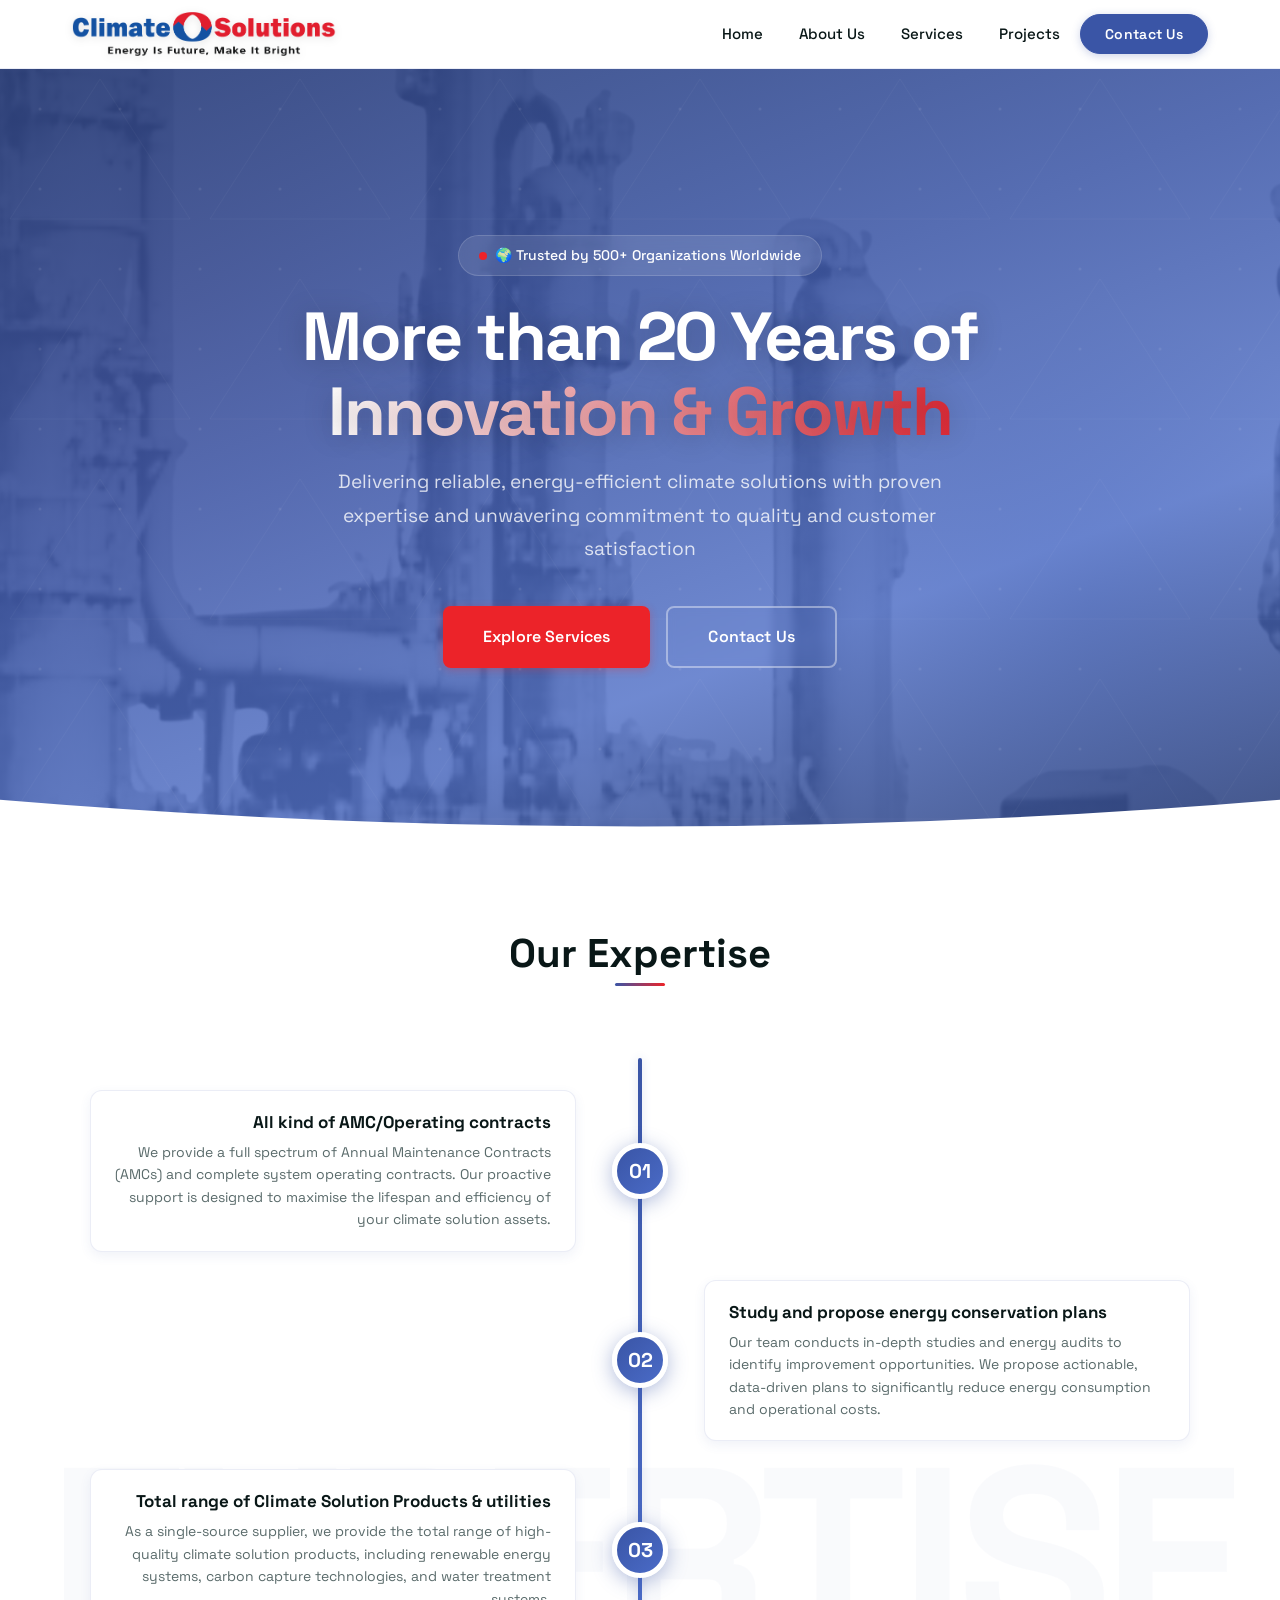
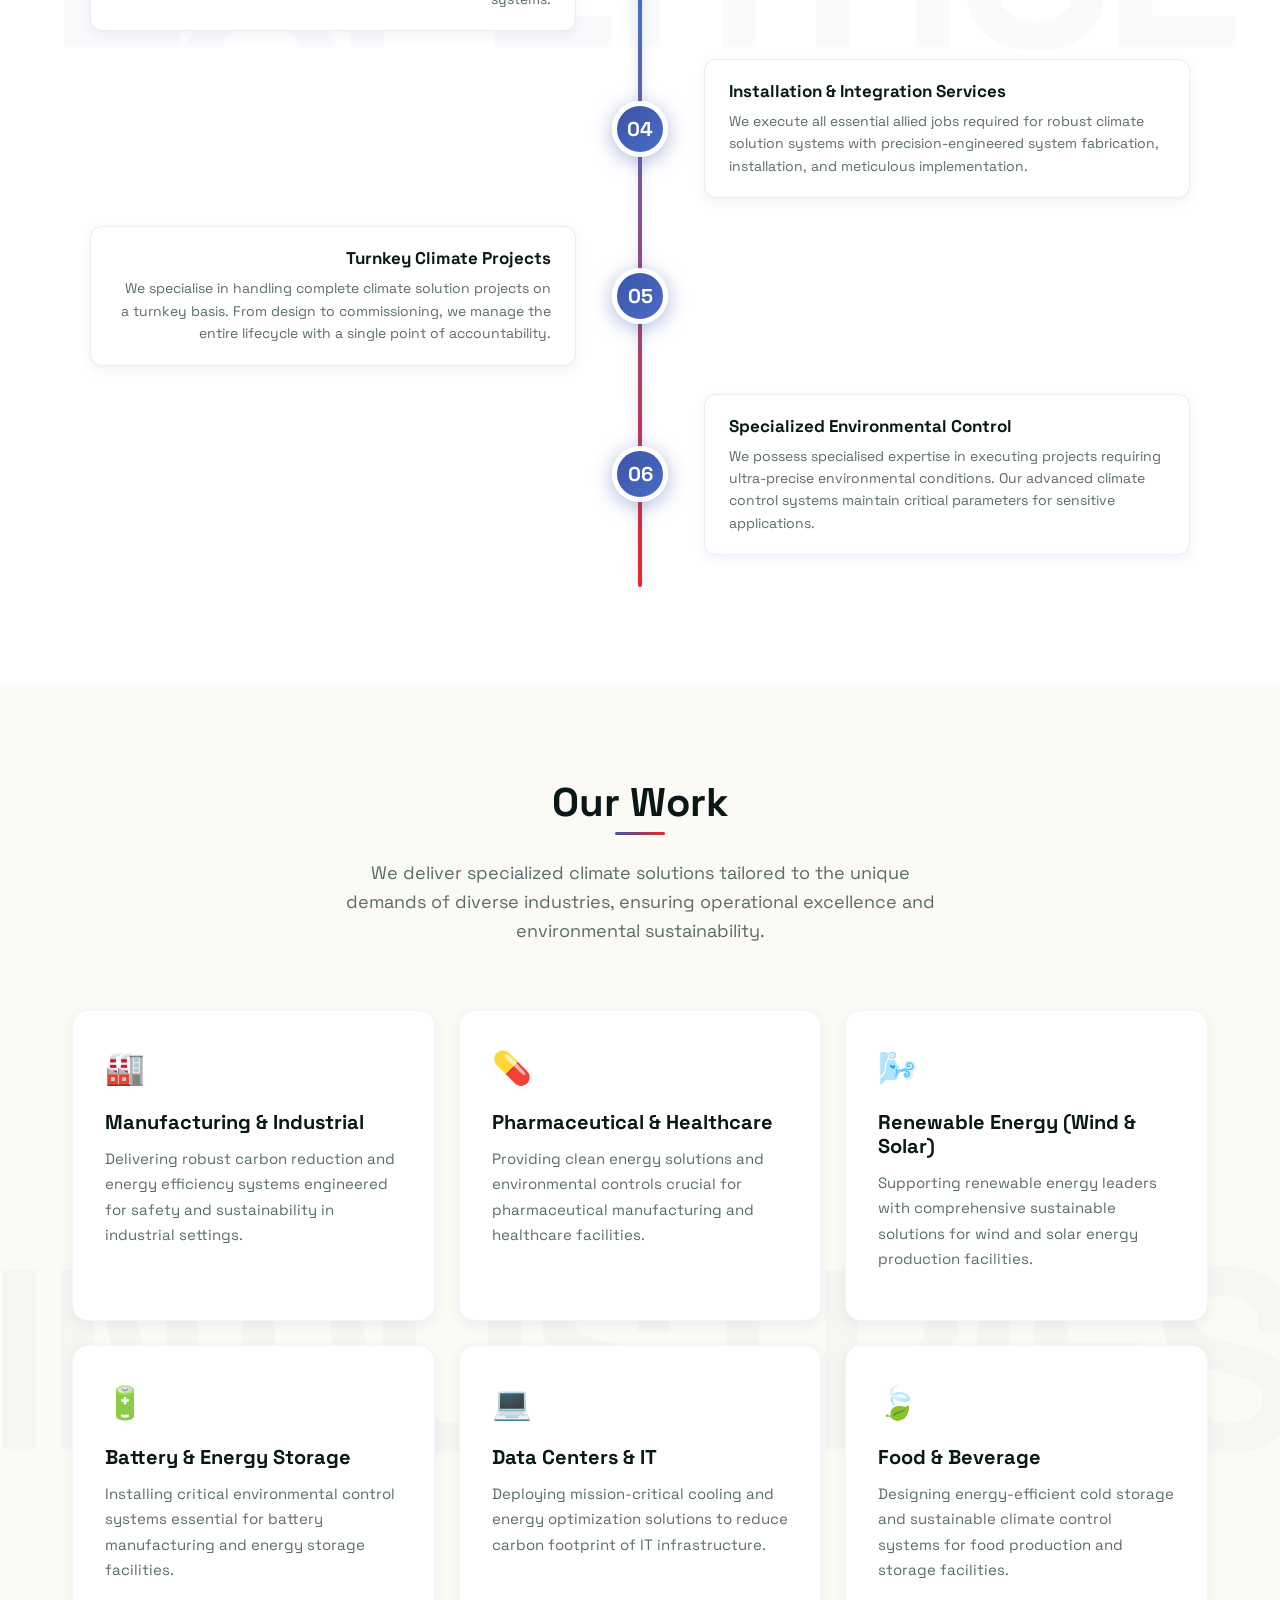
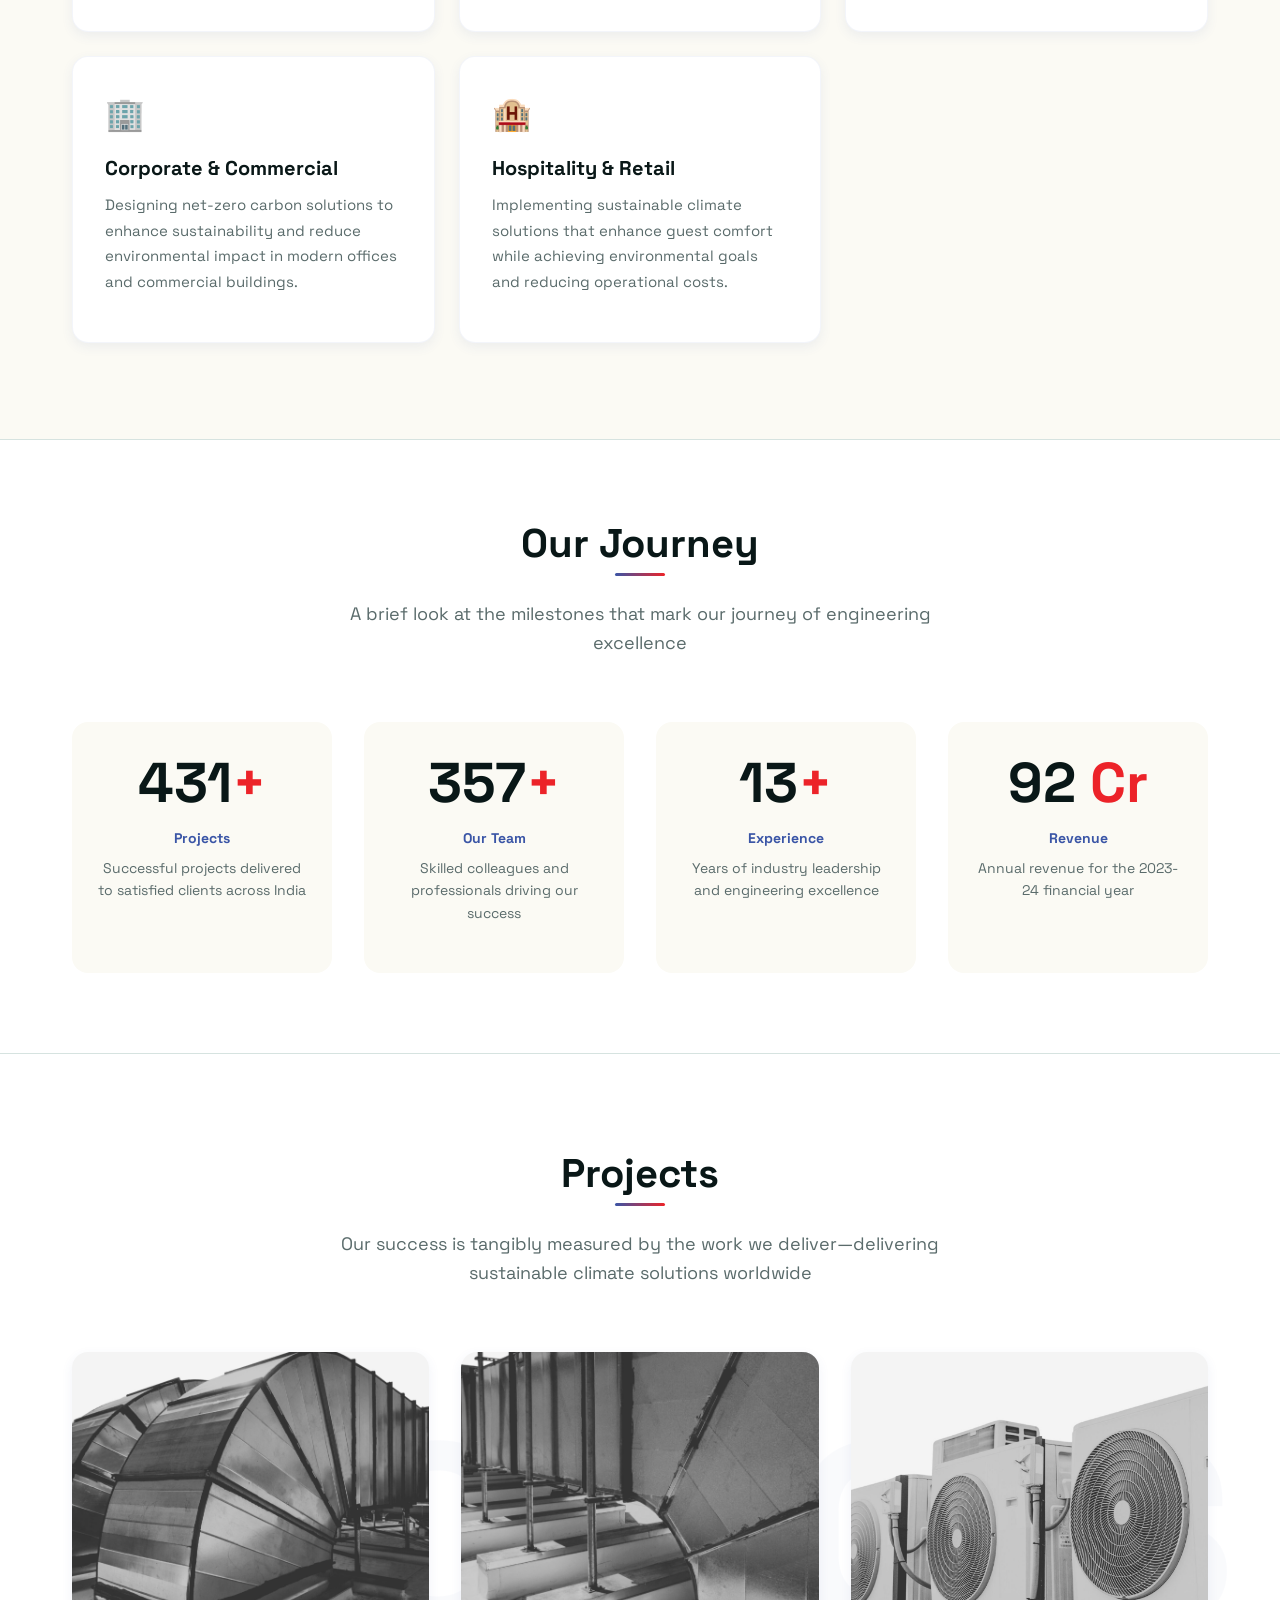
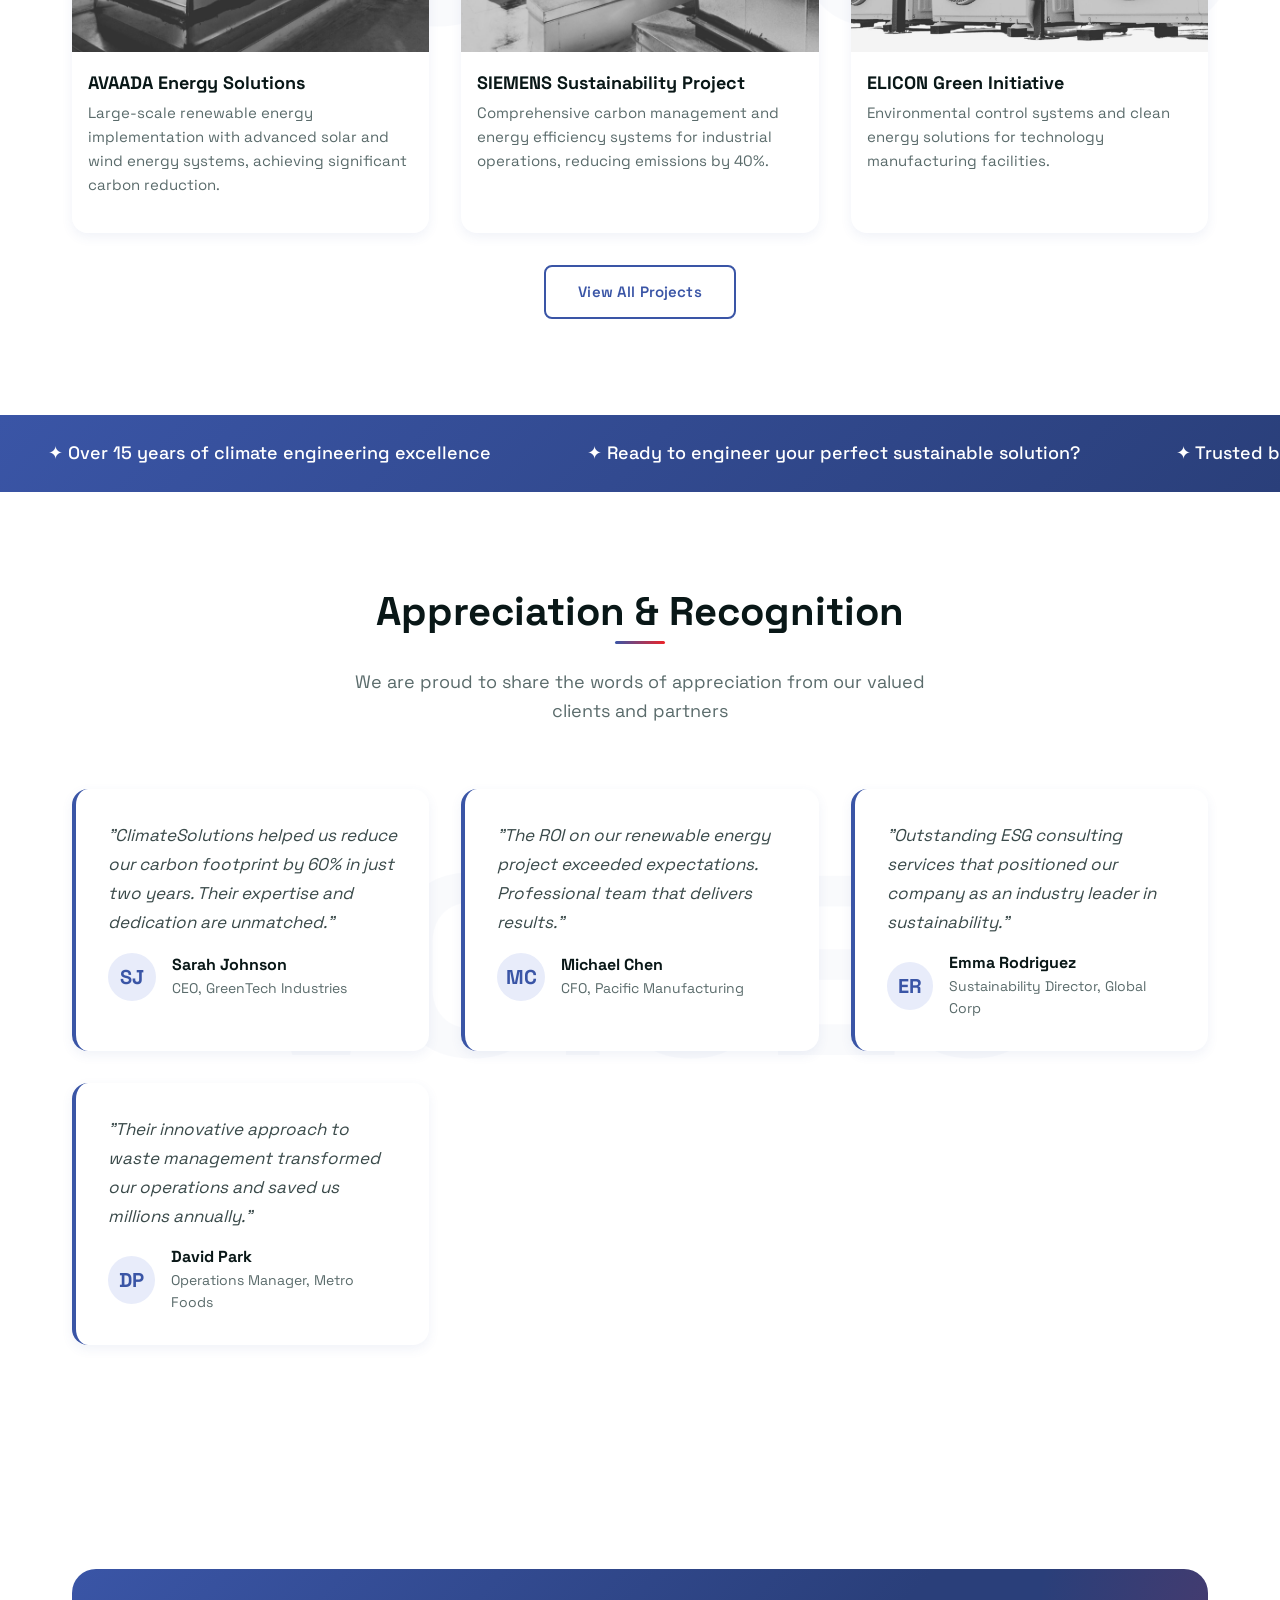
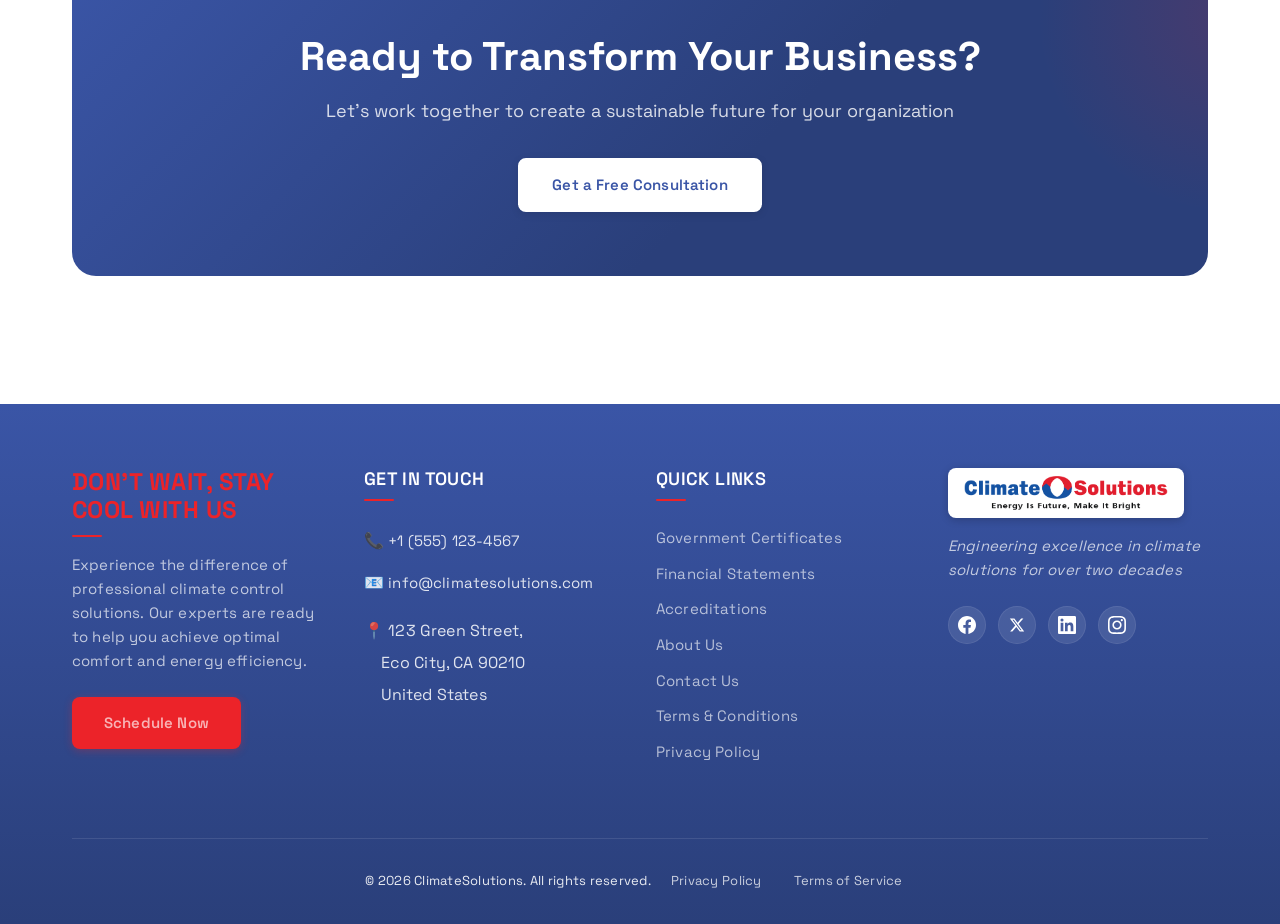
==== commit 1a985dab: "Resolved the issue of mobile version" ====
--- a/index.html
+++ b/index.html
@@ -187,7 +187,7 @@
                 <h2>Our Journey</h2>
                 <p>A brief look at the milestones that mark our journey of engineering excellence</p>
             </div>
-            <div style="display: grid; grid-template-columns: repeat(4, 1fr); gap: 2rem; text-align: center;">
+            <div class="stats-grid-4" style="display: grid; grid-template-columns: repeat(4, 1fr); gap: 2rem; text-align: center;">
                 <div class="stat-card">
                     <h2 style="color: var(--text-dark); font-size: 3.5rem; font-weight: 700; margin-bottom: 0.5rem; font-family: var(--font-heading); line-height: 1;">
                         <span class="stat-counter" data-target="510">0</span><span style="color: var(--secondary-color);">+</span>
@@ -261,7 +261,7 @@
 
     <!-- Scrolling Marquee -->
     <section style="background: linear-gradient(135deg, var(--primary-color) 0%, var(--primary-dark) 100%); color: white; padding: 1.5rem 0; overflow: hidden;">
-        <div style="display: flex; white-space: nowrap; animation: scroll 30s linear infinite;">
+        <div class="marquee-content" style="display: flex; white-space: nowrap; animation: scroll 30s linear infinite;">
             <span style="padding: 0 3rem; font-size: 1.125rem; font-weight: 500;">✦ Over 15 years of climate engineering excellence</span>
             <span style="padding: 0 3rem; font-size: 1.125rem; font-weight: 500;">✦ Ready to engineer your perfect sustainable solution?</span>
             <span style="padding: 0 3rem; font-size: 1.125rem; font-weight: 500;">✦ Trusted by leading organizations across 50+ countries</span>
--- a/assets/css/styles.css
+++ b/assets/css/styles.css
@@ -871,7 +871,8 @@
 /* Timeline Responsive */
 @media (max-width: 992px) {
     .expertise-timeline {
-        padding: 2rem 0 2rem 50px;
+        padding: 2rem 0 2rem 0;
+        position: relative;
     }
     
     .expertise-timeline::before {
@@ -880,31 +881,41 @@
     }
     
     .timeline-item {
-        grid-template-columns: 80px 1fr;
-        gap: 1.5rem;
-    }
-    
-    /* Reset alternating pattern on mobile */
-    .timeline-item:nth-child(odd) .timeline-content,
-    .timeline-item:nth-child(even) .timeline-content:nth-child(3) {
-        grid-column: 2;
+        display: flex;
+        flex-direction: row;
+        align-items: flex-start;
+        gap: 1rem;
+        position: relative;
+        padding-left: 0;
+    }
+    
+    /* Hide empty timeline-content divs on mobile */
+    .timeline-item .timeline-content:empty {
+        display: none;
+    }
+    
+    /* Ensure marker always comes first, then content */
+    .timeline-marker {
+        order: 1;
+        flex-shrink: 0;
+        width: 48px;
+        min-width: 48px;
+        display: flex;
+        align-items: center;
+        justify-content: center;
+        position: relative;
+        z-index: 2;
+    }
+    
+    /* All content comes after marker */
+    .timeline-item .timeline-content {
+        order: 2;
         text-align: left;
-    }
-    
-    .timeline-item:nth-child(odd) .timeline-marker,
-    .timeline-item:nth-child(even) .timeline-marker {
-        grid-column: 1;
-    }
-    
-    .timeline-item:nth-child(odd) .timeline-content:nth-child(3),
-    .timeline-item:nth-child(even) .timeline-content:first-child {
+        flex: 1;
+    }
+    
+    .timeline-content::before {
         display: none;
-    }
-    
-    .timeline-content::before {
-        left: 0 !important;
-        right: 0 !important;
-        transform-origin: left !important;
     }
     
     .timeline-number {
@@ -1490,6 +1501,371 @@
     .hero { padding: var(--spacing-lg) 0; min-height: 60vh; }
     .page-header { padding: 5.5rem 0 2rem; }
     .btn { padding: 0.7rem 1.5rem; font-size: 0.875rem; }
+    
+    /* Small screen specific */
+    .hero-badge {
+        font-size: 0.75rem;
+        padding: 0.375rem 1rem;
+    }
+    
+    .card {
+        padding: var(--spacing-sm);
+    }
+    
+    .card-icon {
+        width: 48px;
+        height: 48px;
+        font-size: 1.25rem;
+    }
+    
+    .testimonial {
+        padding: var(--spacing-sm);
+    }
+    
+    .testimonial-text {
+        font-size: 0.9375rem;
+    }
+    
+    .project-image,
+    .blog-image {
+        height: 180px;
+    }
+    
+    .form-control {
+        padding: 0.75rem;
+        font-size: 16px; /* Prevents zoom on iOS */
+    }
+    
+    select.form-control {
+        font-size: 16px;
+    }
+    
+    .contact-icon {
+        width: 40px;
+        height: 40px;
+        font-size: 1rem;
+    }
+    
+    .social-links {
+        justify-content: center;
+    }
+}
+
+/* ============================================
+   Enhanced Mobile Responsive Styles
+   ============================================ */
+
+/* Tablet Landscape */
+@media (max-width: 1024px) {
+    .stats-grid-4 {
+        grid-template-columns: repeat(2, 1fr) !important;
+    }
+}
+
+/* Tablet Portrait and Mobile */
+@media (max-width: 768px) {
+    /* Navigation hamburger animation */
+    .nav-toggle.active span:nth-child(1) {
+        transform: rotate(45deg) translate(6px, 6px);
+    }
+    
+    .nav-toggle.active span:nth-child(2) {
+        opacity: 0;
+        transform: translateX(-10px);
+    }
+    
+    .nav-toggle.active span:nth-child(3) {
+        transform: rotate(-45deg) translate(6px, -6px);
+    }
+    
+    .nav-cta {
+        margin: 0.5rem auto;
+        width: fit-content;
+    }
+    
+    /* Stats section mobile grid */
+    .stats-grid-4 {
+        grid-template-columns: repeat(2, 1fr) !important;
+        gap: 1rem !important;
+    }
+    
+    .stat-card h2 {
+        font-size: 2.5rem !important;
+    }
+    
+    /* Featured blog card grid */
+    .blog-featured-grid {
+        grid-template-columns: 1fr !important;
+    }
+    
+    .blog-featured-image {
+        height: 200px !important;
+    }
+    
+    /* Services alternating sections */
+    .services-grid-alt {
+        grid-template-columns: 1fr !important;
+    }
+    
+    .services-image {
+        height: 250px !important;
+        order: -1 !important;
+    }
+    
+    /* Blog detail article */
+    .article-meta {
+        flex-direction: column;
+        gap: 0.5rem !important;
+    }
+    
+    .article-hero-image {
+        height: 250px !important;
+    }
+    
+    /* Contact page grid */
+    .contact-grid {
+        grid-template-columns: 1fr !important;
+    }
+    
+    /* Map placeholder */
+    .map-placeholder {
+        height: 250px;
+    }
+    
+    /* Scrolling marquee - slower on mobile */
+    .marquee-content {
+        animation-duration: 20s !important;
+    }
+    
+    .marquee-content span {
+        padding: 0 1.5rem !important;
+        font-size: 0.9375rem !important;
+    }
+    
+    /* About page story grid */
+    .story-grid {
+        grid-template-columns: 1fr !important;
+    }
+    
+    .story-image {
+        height: 250px !important;
+        order: -1;
+    }
+    
+    /* Team grid */
+    .team-grid {
+        grid-template-columns: repeat(2, 1fr) !important;
+    }
+    
+    /* Timeline mobile improvements */
+    .expertise-timeline {
+        padding-left: 0 !important;
+    }
+    
+    .expertise-timeline::before {
+        left: 22px;
+    }
+    
+    .timeline-marker {
+        width: 44px;
+        min-width: 44px;
+    }
+    
+    .timeline-number {
+        width: 44px !important;
+        height: 44px !important;
+        font-size: 1rem !important;
+    }
+    
+    .timeline-content {
+        padding: 1rem !important;
+    }
+    
+    /* Footer improvements */
+    .footer-content {
+        gap: var(--spacing-lg);
+        text-align: center;
+    }
+    
+    .footer-section h3::after {
+        left: 50%;
+        transform: translateX(-50%);
+    }
+    
+    .footer-section ul {
+        text-align: center;
+    }
+    
+    .social-links {
+        justify-content: center;
+    }
+    
+    .footer-bottom {
+        text-align: center;
+    }
+    
+    .footer-bottom p {
+        flex-direction: column;
+        gap: 0.5rem;
+    }
+    
+    .footer-bottom a {
+        margin: 0 0.5rem;
+    }
+}
+
+/* Small Mobile */
+@media (max-width: 480px) {
+    /* Stats grid single column on very small screens */
+    .stats-grid-4 {
+        grid-template-columns: 1fr !important;
+    }
+    
+    .stat-card {
+        padding: 1.5rem 1rem;
+    }
+    
+    .stat-card h2 {
+        font-size: 2.25rem !important;
+    }
+    
+    /* Team grid single column */
+    .team-grid {
+        grid-template-columns: 1fr !important;
+    }
+    
+    /* Very small timeline */
+    .expertise-timeline {
+        padding-left: 0 !important;
+    }
+    
+    .expertise-timeline::before {
+        left: 18px;
+    }
+    
+    .timeline-marker {
+        width: 38px;
+        min-width: 38px;
+    }
+    
+    .timeline-number {
+        width: 38px !important;
+        height: 38px !important;
+        font-size: 0.875rem !important;
+        border-width: 3px !important;
+    }
+    
+    .timeline-content {
+        padding: 0.875rem !important;
+    }
+    
+    .timeline-content h3 {
+        font-size: 0.9375rem !important;
+    }
+    
+    .timeline-content p {
+        font-size: 0.8125rem !important;
+    }
+    
+    /* CTA banner */
+    .cta-banner h2 {
+        font-size: 1.5rem;
+    }
+    
+    .cta-banner p {
+        font-size: 0.9375rem;
+    }
+    
+    /* Blog/project cards */
+    .blog-content,
+    .project-info {
+        padding: 1rem;
+    }
+    
+    .blog-content h3,
+    .project-info h3 {
+        font-size: 1rem;
+    }
+    
+    /* Contact form improvements */
+    .form-group {
+        margin-bottom: 1rem;
+    }
+    
+    textarea.form-control {
+        min-height: 100px;
+    }
+}
+
+/* Touch device improvements */
+@media (hover: none) and (pointer: coarse) {
+    /* Larger tap targets */
+    .nav-link {
+        padding: 0.75rem 1rem;
+    }
+    
+    .btn {
+        min-height: 44px;
+        padding: 0.875rem 2rem;
+    }
+    
+    .social-link {
+        width: 44px;
+        height: 44px;
+    }
+    
+    /* Remove hover transforms on touch */
+    .card:hover,
+    .project-item:hover,
+    .blog-card:hover,
+    .testimonial:hover,
+    .stat-card:hover {
+        transform: none;
+    }
+    
+    /* Keep shadow improvements */
+    .card:active,
+    .project-item:active,
+    .blog-card:active {
+        box-shadow: var(--shadow-lg);
+    }
+}
+
+/* Landscape mobile */
+@media (max-height: 500px) and (orientation: landscape) {
+    .hero {
+        min-height: auto;
+        padding: var(--spacing-md) 0;
+    }
+    
+    .page-header {
+        padding: 5rem 0 2rem;
+    }
+    
+    .nav-menu {
+        padding-top: 4rem;
+    }
+}
+
+/* Print styles */
+@media print {
+    .navbar,
+    .nav-toggle,
+    .cta-banner,
+    .footer {
+        display: none;
+    }
+    
+    .hero,
+    .page-header {
+        background: none !important;
+        color: black !important;
+        padding: 2rem 0;
+    }
+    
+    .section {
+        break-inside: avoid;
+    }
 }
 
 /* ============================================
